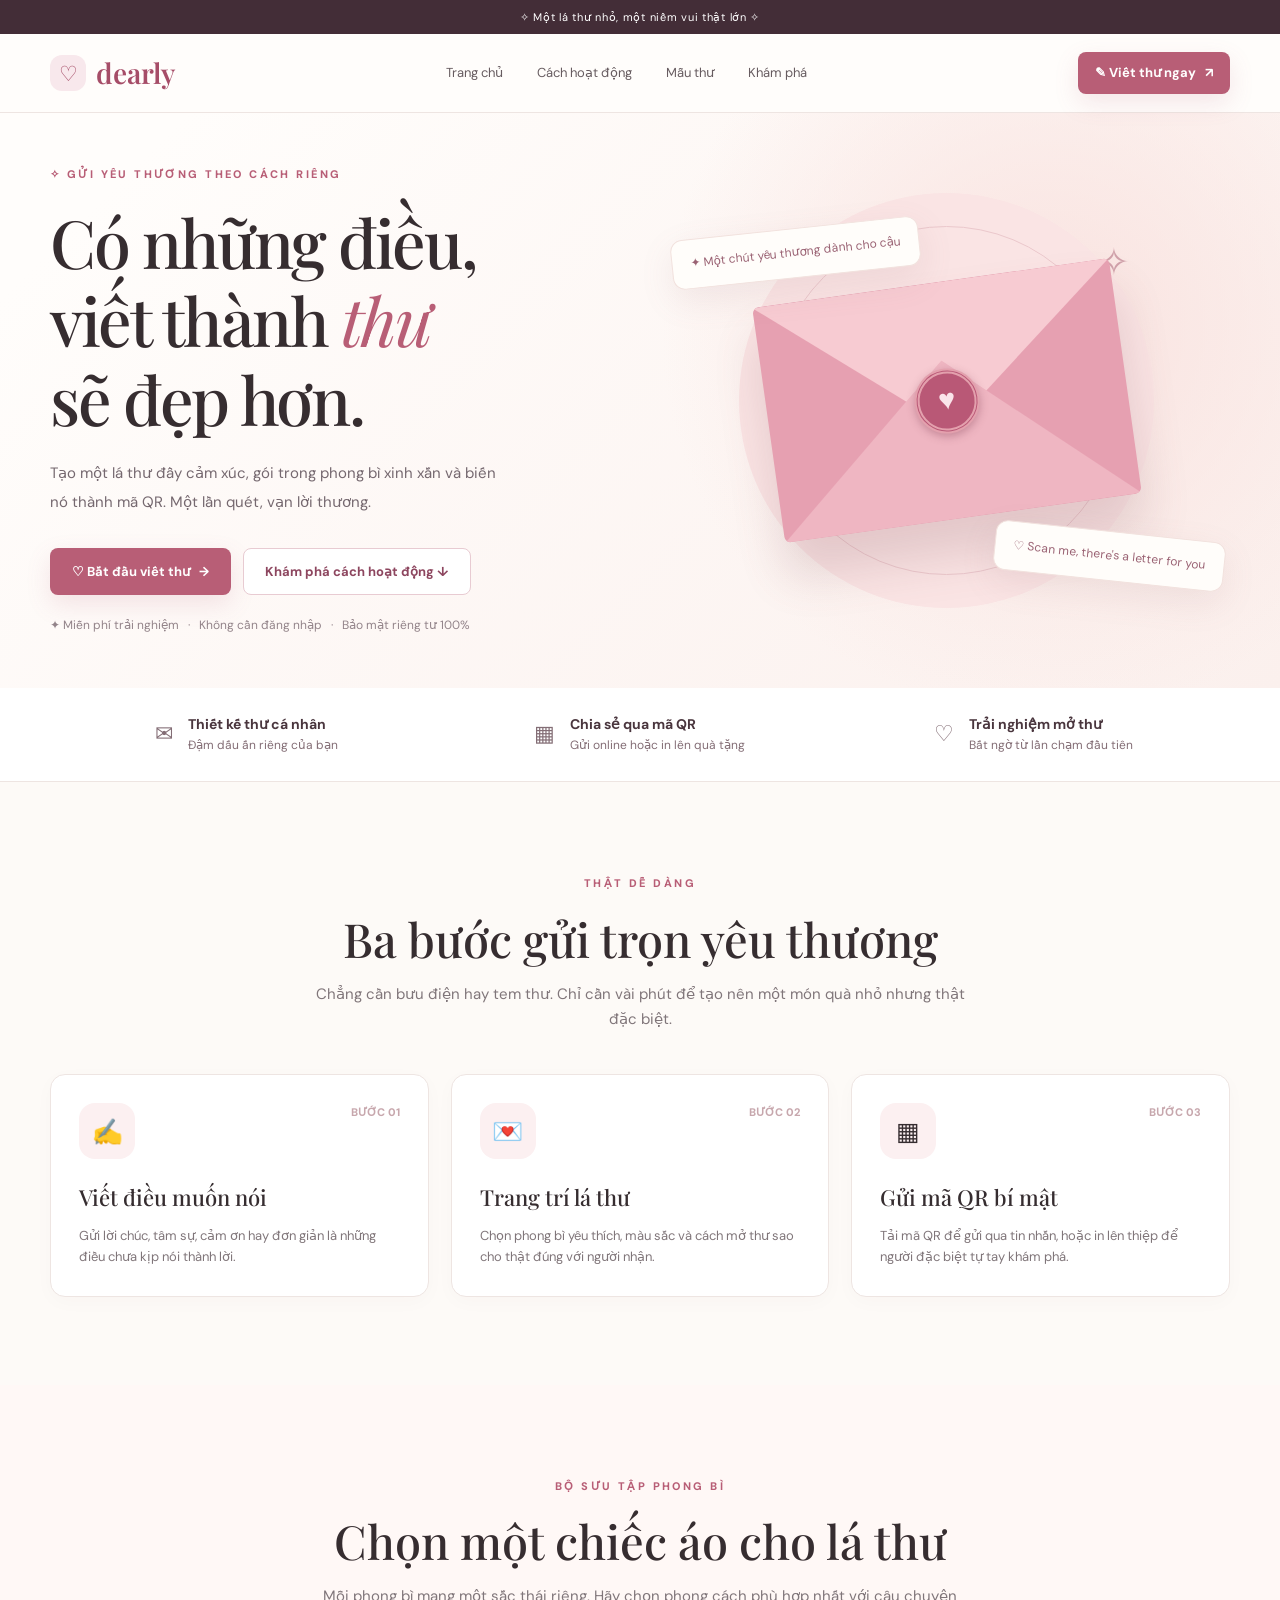
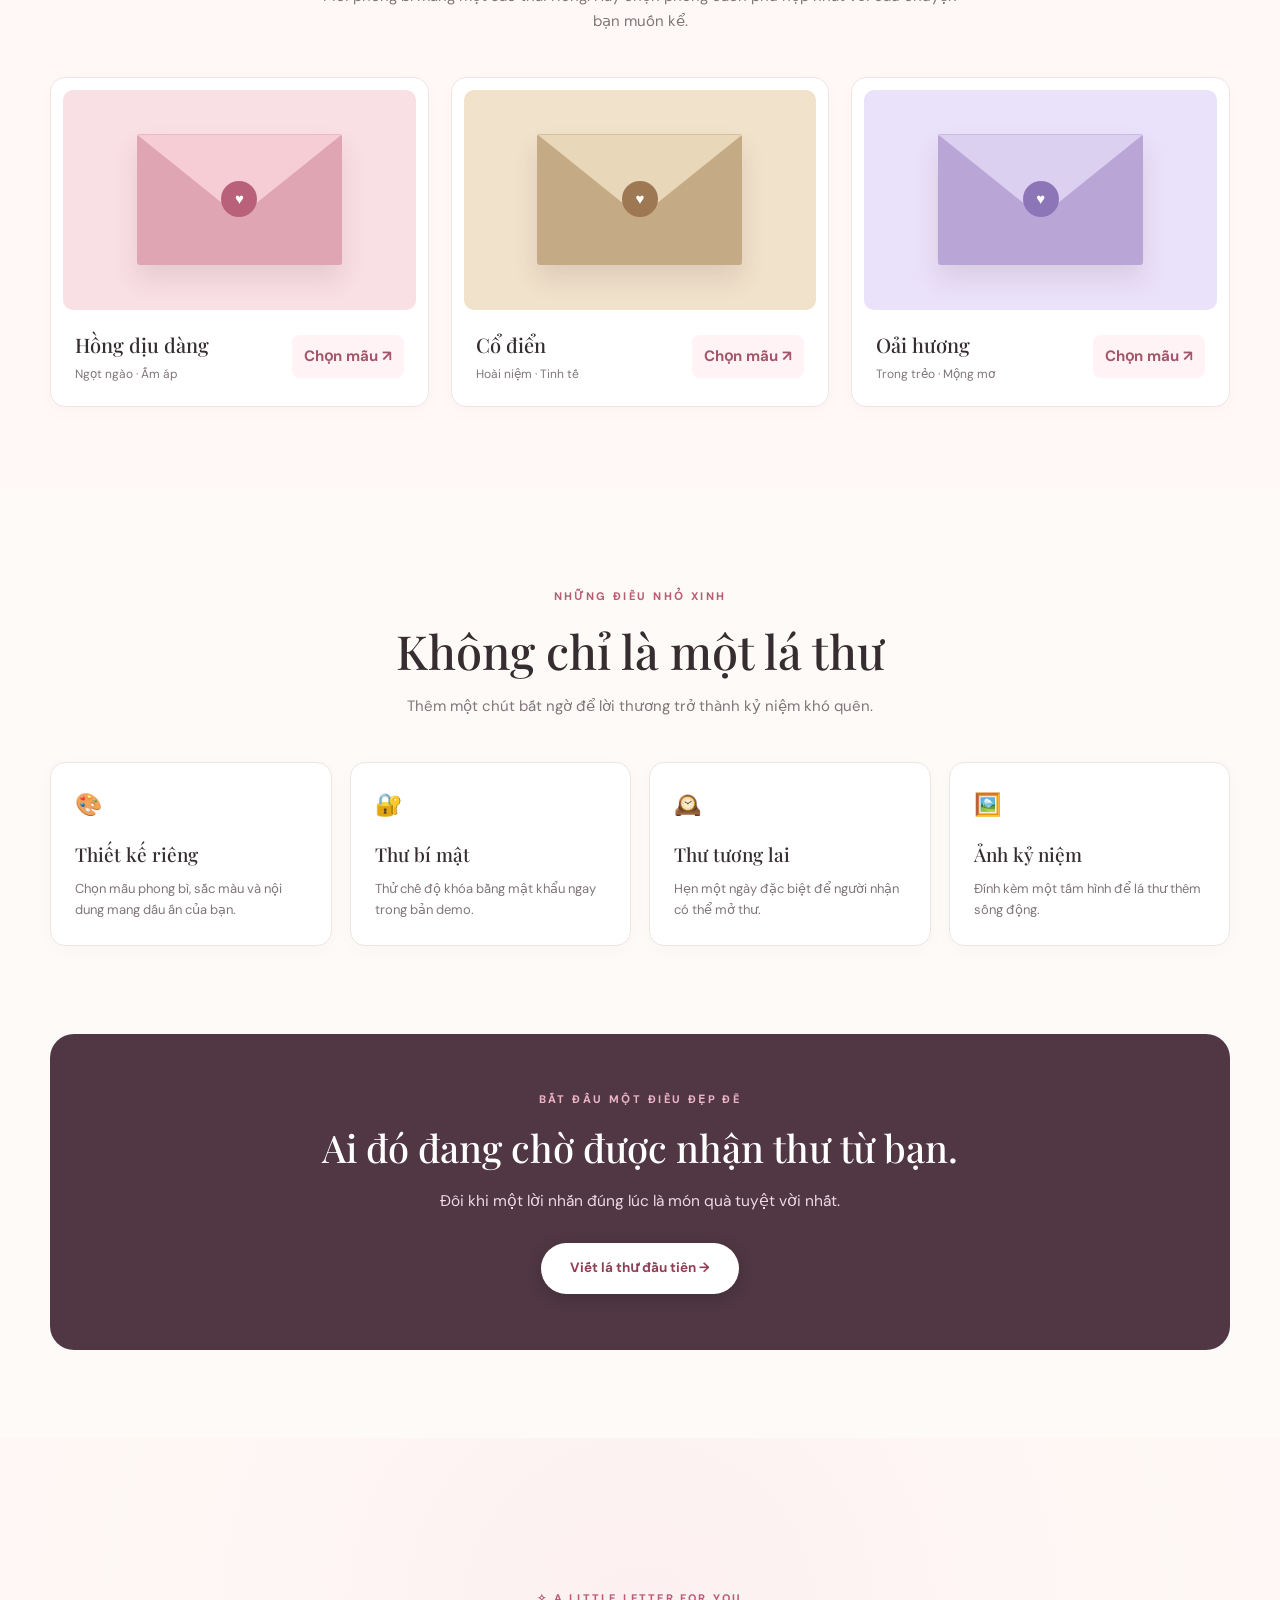
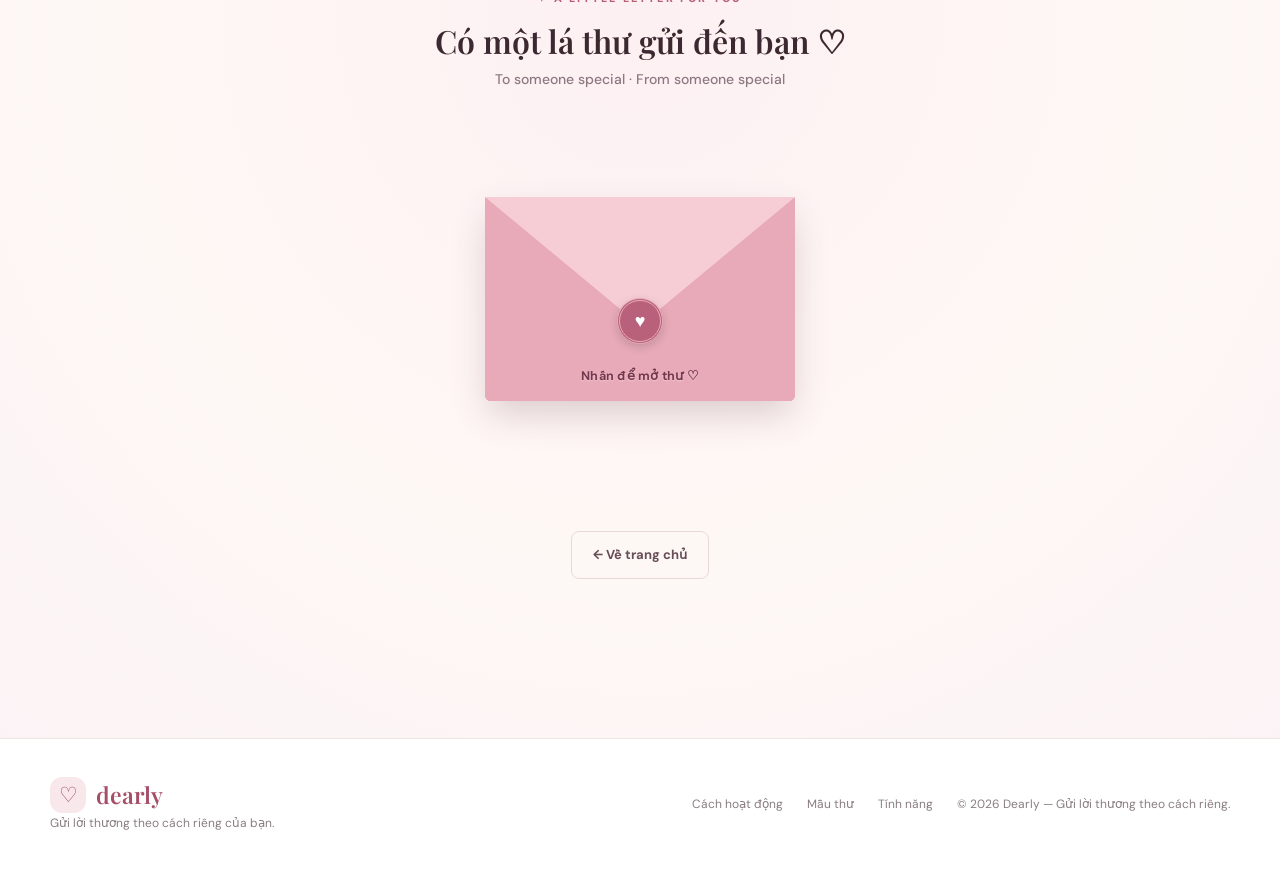
==== dearly-website-redesign.html @ 53388ae7 "Add website redesign" ====
<!doctype html>
<html lang="vi">

<head>
	<meta charset="UTF-8">
	<meta name="viewport" content="width=device-width, initial-scale=1">
	<title>Dearly — Gửi lời thương theo cách riêng</title>
	<meta name="description"
		content="Tạo lá thư kỹ thuật số lãng mạn, gói trong phong bì xinh xắn và biến nó thành mã QR bất ngờ dành cho người bạn thương.">
	<link rel="icon" href="data:image/svg+xml,<svg xmlns=%22http://www.w3.org/2000/svg%22 viewBox=%220 0 100 100%22><text y=%22.9em%22 font-size=%2290%22>💌</text></svg>">
	<meta name="theme-color" content="#fbf3ef">
	<meta property="og:type" content="website">
	<meta property="og:title" content="Dearly — Gửi lời thương theo cách riêng">
	<meta property="og:description" content="Có những điều, viết thành thư sẽ đẹp hơn. Tạo và nhận lá thư bất ngờ qua mã QR riêng tư.">
	<meta property="og:site_name" content="Dearly">
	<meta name="twitter:card" content="summary">
	<meta name="twitter:title" content="Dearly — Gửi lời thương theo cách riêng">
	<meta name="twitter:description" content="Tạo lá thư số lãng mạn, gói trong phong bì xinh xắn và trao gửi yêu thương.">
	<link rel="preconnect" href="https://fonts.googleapis.com">
	<link rel="preconnect" href="https://fonts.gstatic.com" crossorigin>
	<link
		href="https://fonts.googleapis.com/css2?family=DM+Sans:wght@400;500;600;700;800&family=Playfair+Display:ital,wght@0,400;0,500;0,600;0,700;1,400;1,500;1,600;1,700&display=swap"
		rel="stylesheet">
	<link rel="stylesheet" href="style.css?v=prod_launch_1">
<style id="unlockFixStyle">
#unlockArea {
	background: #ffffff !important;
	border: 1px solid #ebdcd5 !important;
	border-radius: 18px !important;
	padding: 26px 24px !important;
	box-shadow: 0 16px 45px -10px rgba(110, 60, 75, 0.14), 0 4px 14px rgba(0, 0, 0, 0.03) !important;
	width: 100% !important;
	max-width: 350px !important;
	margin: 0 auto 24px auto !important;
	box-sizing: border-box !important;
	text-align: center !important;
	display: block !important;
}

#unlockArea.hidden {
	display: none !important;
}

#unlockMessage {
	font-size: 14.5px !important;
	font-weight: 600 !important;
	color: #4a363e !important;
	margin: 0 0 16px 0 !important;
	line-height: 1.5 !important;
	text-align: center !important;
}

#unlockPassword {
	display: block !important;
	width: 100% !important;
	max-width: 100% !important;
	height: 46px !important;
	padding: 0 16px !important;
	border: 1.5px solid #e2cad2 !important;
	border-radius: 12px !important;
	background: #faf8f7 !important;
	font-size: 15.5px !important;
	color: #3b2830 !important;
	outline: none !important;
	box-sizing: border-box !important;
	text-align: center !important;
	letter-spacing: 0.08em !important;
	margin: 0 0 12px 0 !important;
	transition: border-color 0.2s ease, box-shadow 0.2s ease, background 0.2s ease !important;
}

#unlockPassword:focus {
	border-color: #b85e76 !important;
	background: #ffffff !important;
	box-shadow: 0 0 0 3.5px rgba(184, 94, 118, 0.18) !important;
	outline: none !important;
}

#unlockBtn {
	display: flex !important;
	width: 100% !important;
	max-width: 100% !important;
	height: 46px !important;
	padding: 0 20px !important;
	border-radius: 12px !important;
	font-size: 14.5px !important;
	font-weight: 700 !important;
	background: linear-gradient(135deg, #c05472 0%, #a23854 100%) !important;
	color: #ffffff !important;
	border: none !important;
	cursor: pointer !important;
	box-shadow: 0 4px 14px rgba(162, 56, 84, 0.28) !important;
	transition: transform 0.2s ease, box-shadow 0.2s ease, background 0.2s ease !important;
	align-items: center !important;
	justify-content: center !important;
	box-sizing: border-box !important;
	margin: 0 !important;
}

#unlockBtn:hover {
	background: linear-gradient(135deg, #cb5d7b 0%, #ad415d 100%) !important;
	transform: translateY(-2px) !important;
	box-shadow: 0 6px 20px rgba(162, 56, 84, 0.38) !important;
}

#unlockBtn:active {
	transform: translateY(0) !important;
}
</style>
</head>

<body>
	<div class="topbar">✧ Một lá thư nhỏ, một niềm vui thật lớn ✧</div>
	<header class="navbar">
		<div class="container navcontent"><a class="brand" href="#home" onclick="goHome()"><span
					class="brandicon">♡</span> dearly</a>
			<nav class="navlinks"><a href="#home" onclick="goHome()">Trang chủ</a><a href="#how"
					onclick="goHome('how')">Cách hoạt động</a><a href="#templates" onclick="goHome('templates')">Mẫu
					thư</a><a href="#features" onclick="goHome('features')">Khám phá</a></nav><button id="btnCreateNav" class="btn primary small" onclick="startCreate()">✎ Viết thư ngay <span>↗</span></button>
		</div>
	</header>
	<div id="homepage">
		<section class="hero" id="home">
			<div class="container heroInner">
				<div class="heroCopy">
					<div class="eyebrow">✧ GỬI YÊU THƯƠNG THEO CÁCH RIÊNG</div>
					<h1>Có những điều,<br>viết thành <em>thư</em><br>sẽ đẹp hơn.</h1>
					<p>Tạo một lá thư đầy cảm xúc, gói trong phong bì xinh xắn và biến nó thành mã QR. Một lần quét, vạn
						lời thương.</p>
					<div class="heroActions"><button id="btnCreateHero" class="btn primary" onclick="startCreate()">♡ Bắt đầu viết thư <span>→</span></button><a href="#how" class="btn secondary">Khám phá cách hoạt động ↓</a>
					</div>
					<div class="heroHint">✦ Miễn phí trải nghiệm &nbsp; · &nbsp; Không cần đăng nhập &nbsp; · &nbsp; Bảo
						mật riêng tư 100%</div>
				</div>
				<div class="heroArt">
					<div class="orbit"></div>
					<div class="floating float1">✦ Một chút yêu thương dành cho cậu</div>
					<div class="envelopeArt">
						<div class="seal">♥</div>
					</div>
					<div class="floating float2">♡ Scan me, there's a letter for you</div>
				</div>
			</div>
		</section>
		<div class="miniStats">
			<div class="container statInner">
				<div class="stat"><i>✉</i>
					<div><strong>Thiết kế thư cá nhân</strong><span>Đậm dấu ấn riêng của bạn</span></div>
				</div>
				<div class="stat"><i>▦</i>
					<div><strong>Chia sẻ qua mã QR</strong><span>Gửi online hoặc in lên quà tặng</span></div>
				</div>
				<div class="stat"><i>♡</i>
					<div><strong>Trải nghiệm mở thư</strong><span>Bất ngờ từ lần chạm đầu tiên</span></div>
				</div>
			</div>
		</div>
		<section class="section" id="how">
			<div class="container">
				<div class="sectionTitle"><span class="eyebrow">THẬT DỄ DÀNG</span>
					<h2>Ba bước gửi trọn yêu thương</h2>
					<p>Chẳng cần bưu điện hay tem thư. Chỉ cần vài phút để tạo nên một món quà nhỏ nhưng thật đặc biệt.
					</p>
				</div>
				<div class="steps">
					<div class="stepCard"><span class="stepNum">BƯỚC 01</span>
						<div class="stepIcon">✍️</div>
						<h3>Viết điều muốn nói</h3>
						<p>Gửi lời chúc, tâm sự, cảm ơn hay đơn giản là những điều chưa kịp nói thành lời.</p>
					</div>
					<div class="stepCard"><span class="stepNum">BƯỚC 02</span>
						<div class="stepIcon">💌</div>
						<h3>Trang trí lá thư</h3>
						<p>Chọn phong bì yêu thích, màu sắc và cách mở thư sao cho thật đúng với người nhận.</p>
					</div>
					<div class="stepCard"><span class="stepNum">BƯỚC 03</span>
						<div class="stepIcon">▦</div>
						<h3>Gửi mã QR bí mật</h3>
						<p>Tải mã QR để gửi qua tin nhắn, hoặc in lên thiệp để người đặc biệt tự tay khám phá.</p>
					</div>
				</div>
			</div>
		</section>
		<section class="section templatesSection" id="templates">
			<div class="container">
				<div class="sectionTitle"><span class="eyebrow">BỘ SƯU TẬP PHONG BÌ</span>
					<h2>Chọn một chiếc áo cho lá thư</h2>
					<p>Mỗi phong bì mang một sắc thái riêng. Hãy chọn phong cách phù hợp nhất với câu chuyện bạn muốn
						kể.</p>
				</div>
				<div class="templateGrid">
					<div class="templateCard">
						<div class="templateVisual pink">
							<div class="miniEnv"></div>
						</div>
						<div class="templateMeta">
							<div>
								<h3>Hồng dịu dàng</h3><span>Ngọt ngào · Ấm áp</span>
							</div><button onclick="startCreate('rose')">Chọn mẫu ↗</button>
						</div>
					</div>
					<div class="templateCard">
						<div class="templateVisual cream">
							<div class="miniEnv"></div>
						</div>
						<div class="templateMeta">
							<div>
								<h3>Cổ điển</h3><span>Hoài niệm · Tinh tế</span>
							</div><button onclick="startCreate('cream')">Chọn mẫu ↗</button>
						</div>
					</div>
					<div class="templateCard">
						<div class="templateVisual lavender">
							<div class="miniEnv"></div>
						</div>
						<div class="templateMeta">
							<div>
								<h3>Oải hương</h3><span>Trong trẻo · Mộng mơ</span>
							</div><button onclick="startCreate('lavender')">Chọn mẫu ↗</button>
						</div>
					</div>
				</div>
			</div>
		</section>
		<section class="section" id="features">
			<div class="container">
				<div class="sectionTitle"><span class="eyebrow">NHỮNG ĐIỀU NHỎ XINH</span>
					<h2>Không chỉ là một lá thư</h2>
					<p>Thêm một chút bất ngờ để lời thương trở thành kỷ niệm khó quên.</p>
				</div>
				<div class="featureGrid">
					<div class="featureCard"><b>🎨</b>
						<h3>Thiết kế riêng</h3>
						<p>Chọn mẫu phong bì, sắc màu và nội dung mang dấu ấn của bạn.</p>
					</div>
					<div class="featureCard"><b>🔐</b>
						<h3>Thư bí mật</h3>
						<p>Thử chế độ khóa bằng mật khẩu ngay trong bản demo.</p>
					</div>
					<div class="featureCard"><b>🕰️</b>
						<h3>Thư tương lai</h3>
						<p>Hẹn một ngày đặc biệt để người nhận có thể mở thư.</p>
					</div>
					<div class="featureCard"><b>🖼️</b>
						<h3>Ảnh kỷ niệm</h3>
						<p>Đính kèm một tấm hình để lá thư thêm sống động.</p>
					</div>
				</div>
			</div>
		</section>
		<div class="container">
			<div class="ctaBand"><span class="eyebrow" style="color:#eab4c5">BẮT ĐẦU MỘT ĐIỀU ĐẸP ĐẼ</span>
				<h2>Ai đó đang chờ được nhận thư từ bạn.</h2>
				<p>Đôi khi một lời nhắn đúng lúc là món quà tuyệt vời nhất.</p><button id="btnCreateCta" class="btn" onclick="startCreate()">Viết lá thư đầu tiên →</button>
			</div>
		</div>
	</div>
	<div class="workspace hidden" id="workspace">
		<div class="container">
			<div class="breadcrumbs"><a href="#home" onclick="goHome()">Trang chủ</a> &nbsp; / &nbsp; Tạo lá thư</div>
			<div class="workspaceHeader">
				<div><span class="eyebrow">DEARLY LETTER STUDIO</span>
					<h1>Viết một lá thư ♡</h1>
					<p>Chỉ cần một chút chân thành, phần còn lại để Dearly lo.</p>
				</div><span class="pill">✧ Đang tạo thư mới</span>
			</div>
			<div class="studio">
				<div class="editor">
					<div class="editorTop"><strong id="stepTitle">01 · Viết nội dung thư</strong>
						<div class="progress"><span class="dot on"></span><span class="dot"></span><span
								class="dot"></span></div>
					</div>
					<div class="editorBody">
						<div id="step1">
							<div class="twoCols">
								<div class="field"><label>Tên bạn (người gửi)</label><input id="sender" maxlength="60"
										placeholder="Ví dụ: Linh"></div>
								<div class="field"><label>Tên người nhận</label><input id="receiver" maxlength="60"
										placeholder="Ví dụ: Minh"></div>
							</div>
							<div class="field"><label>Tiêu đề lá thư</label><input id="subject" maxlength="100"
									placeholder="Một điều nhỏ muốn gửi đến cậu..."></div>
							<div class="field"><label>Nội dung lá thư <span
										style="color:var(--rose)">*</span></label><textarea id="message"
									maxlength="1400"
									placeholder="Cậu biết không, có những điều mình đã muốn nói từ rất lâu..."></textarea>
								<div class="inlineRow"><span class="muted">Viết từ trái tim, không cần hoàn
										hảo.</span><span class="muted" id="charCount">0/1400</span></div>
							</div>
							<div class="field"><label>Lời kết / Chữ ký cuối thư</label><input id="closing" maxlength="80"
									placeholder="Ví dụ: Thương mến, [Tên bạn] ♡"><span class="muted" style="font-size:12px;margin-top:4px;display:block">Tùy chỉnh lời kết hoặc chữ ký theo ý bạn (mặc định: Thương mến, [Tên bạn] ♡)</span></div>
						</div>
						<div id="step2" class="hidden">
							<p class="muted" style="margin-bottom:18px">Chọn một phong bì phù hợp với cảm xúc của lá
								thư.</p>
							<div class="themeSelector"><button class="themeChoice active" data-theme="rose">
									<div class="themeThumb templateVisual pink">
										<div class="miniEnv"></div>
									</div><span>Hồng dịu dàng</span>
								</button><button class="themeChoice" data-theme="cream">
									<div class="themeThumb templateVisual cream">
										<div class="miniEnv"></div>
									</div><span>Cổ điển</span>
								</button><button class="themeChoice" data-theme="lavender">
									<div class="themeThumb templateVisual lavender">
										<div class="miniEnv"></div>
									</div><span>Oải hương</span>
								</button></div>
							<div class="field" style="margin-top:23px"><label>Thêm một ảnh kỷ niệm (xem trước trên thiết
									bị)</label><input type="file" id="photo" accept="image/*"><span class="muted">Ảnh
									đính kèm chỉ hiển thị trong bản xem trước, không được nhúng vào QR.</span></div>
							<div class="field"><label>Nhạc nền khi mở thư</label><select id="music">
									<option value="chime" selected>Giai điệu chuông gió lãng mạn</option>
									<option value="none">Không phát nhạc</option>
								</select></div>
						</div>
						<div id="step3" class="hidden">
							<p class="muted">Lựa chọn cách người nhận mở lá thư — an toàn, riêng tư và đầy cảm xúc.</p>
							<div class="field"><label>Chế độ mở thư</label>
								<div class="choiceList"><label class="choice"><input type="radio" name="access"
											value="any" checked> ♡ Quét QR và mở thư ngay (Mở ngay khi nhận)</label><label
										class="choice"><input type="radio" name="access" value="password"> 🔐 Khóa bằng
										mật khẩu bí mật (Chỉ người có mật mã mới đọc được)</label><label class="choice"><input type="radio"
											name="access" value="date"> ⏳ Hẹn giờ mở thư tương lai (Mở đúng ngày bạn chọn)</label>
								</div>
							</div>
							<div id="passwordField" class="field hidden"><label>Mật khẩu mở thư</label><input
									id="password" type="text" placeholder="Nhập mật khẩu bí mật của hai bạn"></div>
							<div id="dateField" class="field hidden"><label>Thời điểm được phép mở thư</label><input
									id="openAt" type="datetime-local"></div>
							<div class="notice">🛡️ Cam kết riêng tư tuyệt đối: Toàn bộ nội dung thư được mã hóa trực tiếp trong liên kết. Dearly không lưu giữ thư trên máy chủ, đảm bảo lời thương là bí mật riêng giữa hai bạn.</div>
						</div>
					</div>
					<div class="editorFooter"><button class="btn ghost" id="backBtn" onclick="prevStep()">← Quay
							lại</button><button class="btn primary" id="nextBtn" onclick="nextStep()">Tiếp tục
							→</button></div>
				</div>
				<div class="previewPanel">
					<div class="previewHeader"><span>✧ Xem trước lá thư</span><span class="liveBadge">LIVE
							PREVIEW</span></div>
					<div class="previewStage">
						<div id="previewEnv" class="previewEnv" onclick="togglePreview()">
							<div class="envBack"></div>
							<div class="envLetterSlip">
								<div class="slipLine"></div>
								<div class="slipLine short"></div>
								<div class="slipLine"></div>
							</div>
							<div class="envPocket"></div>
							<div class="envFlapTop"></div>
							<div class="seal">♥</div>
							<div class="envLabel" id="envLabel">Dành cho một người đặc biệt</div>
						</div>
						<div class="letterPaper hidden" id="previewPaper" title="Nhấn để gấp thư lại">
							<div class="paperPostmark">
								<div class="postmarkCircle">
									<span>DEARLY</span>
									<span class="pmHeart">♥</span>
									<span>AIRMAIL</span>
								</div>
								<div class="postmarkWaves"><span></span><span></span><span></span></div>
							</div>
							<div class="paperHeader">
								<h3 id="previewTitle" class="paperTitle">Một lời nhắn cho cậu</h3>
							</div>
							<div class="paperBodyWrapper">
								<div class="bodyText" id="previewMessage">Những lời yêu thương của bạn sẽ hiện lên ở đây...</div>
								<img id="previewPhoto"
									style="display:none;width:100%;border-radius:8px;margin-top:14px;max-height:160px;object-fit:cover;box-shadow:0 4px 12px rgba(0,0,0,0.08);"
									alt="Ảnh đính kèm">
							</div>
							<div class="paperFooter">
								<div class="paperWaxStamp">♥</div>
								<p class="sign" id="previewSign">Thương mến, một người đặc biệt ♡</p>
							</div>
						</div>
					</div>
					<div class="previewBottom" id="previewHint">✉ Nhấn vào phong bì để mở xem trước</div>
				</div>
			</div>
		</div>
	</div>
	<div class="workspace hidden" id="resultPage">
		<div class="container success">
			<div class="breadcrumbs" style="text-align:left"><a href="#home" onclick="goHome()">Trang chủ</a> &nbsp; /
				&nbsp; Mã QR của bạn</div>
			<div class="successIcon">✓</div><span class="eyebrow">LÁ THƯ ĐÃ SẴN SÀNG</span>
			<h1>Một món quà nhỏ đã hoàn thành!</h1>
			<p style="color:var(--muted)">Tải mã QR và gửi đến người bạn thương. Một điều bất ngờ đang chờ họ khám phá.
			</p>
			<div class="resultCard">
				<div class="qrFrame"><canvas id="qrCanvas" width="600" height="600"></canvas></div>
				<div><span class="eyebrow">MÃ THƯ RIÊNG CỦA BẠN</span>
					<h3 id="resultTitle">Lá thư bí mật</h3>
					<p class="muted" id="resultTo">Dành cho một người đặc biệt</p>
					<div class="resultActions"><button class="btn primary" onclick="downloadQR()">↓ Tải ảnh
							thiệp QR</button><button class="btn secondary" onclick="copyLink()">⧉ Sao chép liên kết</button><button class="btn ghost" onclick="shareNative()">📤 Chia sẻ ngay</button></div>
					<div class="urlBox" id="resultUrl"></div><button class="btn ghost small" style="margin-top:14px"
						onclick="previewReceived()">↗ Thử mở thư như người nhận</button>
				</div>
			</div>
			<div class="notice">💡 Gợi ý gửi thư: Bạn có thể in mã QR dán lên thiệp quà, hoa tươi, hoặc gửi ảnh QR / liên kết trực tiếp qua Zalo, Messenger, iMessage, Instagram.</div>
			<div style="margin-top:26px"><button class="btn secondary" onclick="startCreate()">＋ Tạo một lá thư
					khác</button></div>
		</div>
	</div>
	<div id="receivePage" class="receiverFull hidden">
		<div class="receiverCard"><span class="eyebrow">✧ A LITTLE LETTER FOR YOU</span>
			<h1>Có một lá thư gửi đến bạn&nbsp;♡</h1>
			<p id="receiveInfo">To someone special · From someone special</p>
			<div class="receiverStage">
				<div class="previewEnv" id="receiveEnv" onclick="openReceived()">
					<div class="envBack"></div>
					<div class="envLetterSlip">
						<div class="slipLine"></div>
						<div class="slipLine short"></div>
						<div class="slipLine"></div>
					</div>
					<div class="envPocket"></div>
					<div class="envFlapTop"></div>
					<div class="seal">♥</div>
					<div class="envLabel">Nhấn để mở thư ♡</div>
				</div>
				<div class="receivePaper hidden" id="receivePaper">
					<button class="paperCloseBtn" onclick="closeReceived()" title="Gấp thư lại" aria-label="Gấp thư lại">✕</button>
					<div class="paperPostmark">
						<div class="postmarkCircle">
							<span>DEARLY</span>
							<span class="pmHeart">♥</span>
							<span>AIRMAIL</span>
						</div>
						<div class="postmarkWaves"><span></span><span></span><span></span></div>
					</div>
					<div class="paperHeader">
						<h2 id="receiveTitle"></h2>
					</div>
					<div class="paperBodyWrapper">
						<div class="bodyText" id="receiveText"></div>
					</div>
					<div class="paperFooter">
						<div class="paperWaxStamp">♥</div>
						<p class="sign" id="receiveSign"></p>
					</div>
				</div>
			</div>
			<div id="unlockArea" class="hidden" style="background:#ffffff;border:1px solid #ebdcd5;border-radius:18px;padding:26px 24px;box-shadow:0 16px 45px -10px rgba(110,60,75,0.14);width:100%;max-width:350px;margin:0 auto 24px auto;box-sizing:border-box;text-align:center;">
				<p id="unlockMessage" style="font-size:14.5px;font-weight:600;color:#4a363e;margin:0 0 16px 0;line-height:1.5;text-align:center;"></p>
				<input id="unlockPassword" type="password" placeholder="Mật khẩu mở thư" autocomplete="off" style="display:block;width:100%;height:46px;padding:0 16px;border:1.5px solid #e2cad2;border-radius:12px;background:#faf8f7;font-size:15.5px;color:#3b2830;outline:none;box-sizing:border-box;text-align:center;letter-spacing:0.08em;margin:0 0 12px 0;">
				<button class="btn primary" id="unlockBtn" onclick="unlockReceived()" style="display:flex;width:100%;height:46px;padding:0 20px;border-radius:12px;font-size:14.5px;font-weight:700;background:linear-gradient(135deg,#c05472 0%,#a23854 100%);color:#ffffff;border:none;cursor:pointer;box-shadow:0 4px 14px rgba(162,56,84,0.28);align-items:center;justify-content:center;box-sizing:border-box;margin:0;">Mở khóa</button>
			</div>
			<div class="receiverActions" id="receiveActions">
				<button class="btn primary hidden" id="replyLetterBtn" onclick="replyReceived()">💌 Viết thư hồi đáp →</button>
				<button class="btn secondary hidden" id="closeLetterBtn" onclick="closeReceived()">✉ Gấp thư lại</button>
				<button class="btn ghost" onclick="goHome()">← Về trang chủ</button>
			</div>
		</div>
	</div>
	<footer class="footer" id="footer">
		<div class="container footerInner">
			<div>
				<div class="brand"><span class="brandicon">♡</span> dearly</div>
				<div>Gửi lời thương theo cách riêng của bạn.</div>
			</div>
			<div class="footerLinks"><a href="#how" onclick="goHome('how')">Cách hoạt động</a><a href="#templates"
					onclick="goHome('templates')">Mẫu thư</a><a href="#features" onclick="goHome('features')">Tính
					năng</a><span>© 2026 Dearly — Gửi lời thương theo cách riêng.</span></div>
		</div>
	</footer>
	<div id="toast" class="toast hidden"></div>
	<script>(function () {
			const modules = {}; const cache = {}; function require(k) { if (cache[k]) return cache[k].exports; const m = { exports: {} }; cache[k] = m; modules[k](m, m.exports, require); return m.exports; }
			modules['QR8bitByte'] = function (module, exports, require) {
				var QRMode = require("QRMode");

				function QR8bitByte(data) {
					this.mode = QRMode.MODE_8BIT_BYTE;
					this.data = data;
				}

				QR8bitByte.prototype = {

					getLength: function () {
						return this.data.length;
					},

					write: function (buffer) {
						for (var i = 0; i < this.data.length; i++) {
							// not JIS ...
							buffer.put(this.data.charCodeAt(i), 8);
						}
					}
				};

				module.exports = QR8bitByte;

			};
			modules['QRBitBuffer'] = function (module, exports, require) {
				function QRBitBuffer() {
					this.buffer = [];
					this.length = 0;
				}

				QRBitBuffer.prototype = {

					get: function (index) {
						var bufIndex = Math.floor(index / 8);
						return ((this.buffer[bufIndex] >>> (7 - index % 8)) & 1) == 1;
					},

					put: function (num, length) {
						for (var i = 0; i < length; i++) {
							this.putBit(((num >>> (length - i - 1)) & 1) == 1);
						}
					},

					getLengthInBits: function () {
						return this.length;
					},

					putBit: function (bit) {

						var bufIndex = Math.floor(this.length / 8);
						if (this.buffer.length <= bufIndex) {
							this.buffer.push(0);
						}

						if (bit) {
							this.buffer[bufIndex] |= (0x80 >>> (this.length % 8));
						}

						this.length++;
					}
				};

				module.exports = QRBitBuffer;

			};
			modules['QRErrorCorrectLevel'] = function (module, exports, require) {
				module.exports = {
					L: 1,
					M: 0,
					Q: 3,
					H: 2
				};


			};
			modules['QRMaskPattern'] = function (module, exports, require) {
				module.exports = {
					PATTERN000: 0,
					PATTERN001: 1,
					PATTERN010: 2,
					PATTERN011: 3,
					PATTERN100: 4,
					PATTERN101: 5,
					PATTERN110: 6,
					PATTERN111: 7
				};

			};
			modules['QRMath'] = function (module, exports, require) {
				var QRMath = {

					glog: function (n) {

						if (n < 1) {
							throw new Error("glog(" + n + ")");
						}

						return QRMath.LOG_TABLE[n];
					},

					gexp: function (n) {

						while (n < 0) {
							n += 255;
						}

						while (n >= 256) {
							n -= 255;
						}

						return QRMath.EXP_TABLE[n];
					},

					EXP_TABLE: new Array(256),

					LOG_TABLE: new Array(256)

				};

				for (var i = 0; i < 8; i++) {
					QRMath.EXP_TABLE[i] = 1 << i;
				}
				for (var i = 8; i < 256; i++) {
					QRMath.EXP_TABLE[i] = QRMath.EXP_TABLE[i - 4]
						^ QRMath.EXP_TABLE[i - 5]
						^ QRMath.EXP_TABLE[i - 6]
						^ QRMath.EXP_TABLE[i - 8];
				}
				for (var i = 0; i < 255; i++) {
					QRMath.LOG_TABLE[QRMath.EXP_TABLE[i]] = i;
				}

				module.exports = QRMath;

			};
			modules['QRMode'] = function (module, exports, require) {
				module.exports = {
					MODE_NUMBER: 1 << 0,
					MODE_ALPHA_NUM: 1 << 1,
					MODE_8BIT_BYTE: 1 << 2,
					MODE_KANJI: 1 << 3
				};

			};
			modules['QRPolynomial'] = function (module, exports, require) {
				var QRMath = require("QRMath");

				function QRPolynomial(num, shift) {
					if (num.length === undefined) {
						throw new Error(num.length + "/" + shift);
					}

					var offset = 0;

					while (offset < num.length && num[offset] === 0) {
						offset++;
					}

					this.num = new Array(num.length - offset + shift);
					for (var i = 0; i < num.length - offset; i++) {
						this.num[i] = num[i + offset];
					}
				}

				QRPolynomial.prototype = {

					get: function (index) {
						return this.num[index];
					},

					getLength: function () {
						return this.num.length;
					},

					multiply: function (e) {

						var num = new Array(this.getLength() + e.getLength() - 1);

						for (var i = 0; i < this.getLength(); i++) {
							for (var j = 0; j < e.getLength(); j++) {
								num[i + j] ^= QRMath.gexp(QRMath.glog(this.get(i)) + QRMath.glog(e.get(j)));
							}
						}

						return new QRPolynomial(num, 0);
					},

					mod: function (e) {

						if (this.getLength() - e.getLength() < 0) {
							return this;
						}

						var ratio = QRMath.glog(this.get(0)) - QRMath.glog(e.get(0));

						var num = new Array(this.getLength());

						for (var i = 0; i < this.getLength(); i++) {
							num[i] = this.get(i);
						}

						for (var x = 0; x < e.getLength(); x++) {
							num[x] ^= QRMath.gexp(QRMath.glog(e.get(x)) + ratio);
						}

						// recursive call
						return new QRPolynomial(num, 0).mod(e);
					}
				};

				module.exports = QRPolynomial;

			};
			modules['QRRSBlock'] = function (module, exports, require) {
				var QRErrorCorrectLevel = require("QRErrorCorrectLevel");

				function QRRSBlock(totalCount, dataCount) {
					this.totalCount = totalCount;
					this.dataCount = dataCount;
				}

				QRRSBlock.RS_BLOCK_TABLE = [

					// L
					// M
					// Q
					// H

					// 1
					[1, 26, 19],
					[1, 26, 16],
					[1, 26, 13],
					[1, 26, 9],

					// 2
					[1, 44, 34],
					[1, 44, 28],
					[1, 44, 22],
					[1, 44, 16],

					// 3
					[1, 70, 55],
					[1, 70, 44],
					[2, 35, 17],
					[2, 35, 13],

					// 4		
					[1, 100, 80],
					[2, 50, 32],
					[2, 50, 24],
					[4, 25, 9],

					// 5
					[1, 134, 108],
					[2, 67, 43],
					[2, 33, 15, 2, 34, 16],
					[2, 33, 11, 2, 34, 12],

					// 6
					[2, 86, 68],
					[4, 43, 27],
					[4, 43, 19],
					[4, 43, 15],

					// 7		
					[2, 98, 78],
					[4, 49, 31],
					[2, 32, 14, 4, 33, 15],
					[4, 39, 13, 1, 40, 14],

					// 8
					[2, 121, 97],
					[2, 60, 38, 2, 61, 39],
					[4, 40, 18, 2, 41, 19],
					[4, 40, 14, 2, 41, 15],

					// 9
					[2, 146, 116],
					[3, 58, 36, 2, 59, 37],
					[4, 36, 16, 4, 37, 17],
					[4, 36, 12, 4, 37, 13],

					// 10		
					[2, 86, 68, 2, 87, 69],
					[4, 69, 43, 1, 70, 44],
					[6, 43, 19, 2, 44, 20],
					[6, 43, 15, 2, 44, 16],

					// 11
					[4, 101, 81],
					[1, 80, 50, 4, 81, 51],
					[4, 50, 22, 4, 51, 23],
					[3, 36, 12, 8, 37, 13],

					// 12
					[2, 116, 92, 2, 117, 93],
					[6, 58, 36, 2, 59, 37],
					[4, 46, 20, 6, 47, 21],
					[7, 42, 14, 4, 43, 15],

					// 13
					[4, 133, 107],
					[8, 59, 37, 1, 60, 38],
					[8, 44, 20, 4, 45, 21],
					[12, 33, 11, 4, 34, 12],

					// 14
					[3, 145, 115, 1, 146, 116],
					[4, 64, 40, 5, 65, 41],
					[11, 36, 16, 5, 37, 17],
					[11, 36, 12, 5, 37, 13],

					// 15
					[5, 109, 87, 1, 110, 88],
					[5, 65, 41, 5, 66, 42],
					[5, 54, 24, 7, 55, 25],
					[11, 36, 12],

					// 16
					[5, 122, 98, 1, 123, 99],
					[7, 73, 45, 3, 74, 46],
					[15, 43, 19, 2, 44, 20],
					[3, 45, 15, 13, 46, 16],

					// 17
					[1, 135, 107, 5, 136, 108],
					[10, 74, 46, 1, 75, 47],
					[1, 50, 22, 15, 51, 23],
					[2, 42, 14, 17, 43, 15],

					// 18
					[5, 150, 120, 1, 151, 121],
					[9, 69, 43, 4, 70, 44],
					[17, 50, 22, 1, 51, 23],
					[2, 42, 14, 19, 43, 15],

					// 19
					[3, 141, 113, 4, 142, 114],
					[3, 70, 44, 11, 71, 45],
					[17, 47, 21, 4, 48, 22],
					[9, 39, 13, 16, 40, 14],

					// 20
					[3, 135, 107, 5, 136, 108],
					[3, 67, 41, 13, 68, 42],
					[15, 54, 24, 5, 55, 25],
					[15, 43, 15, 10, 44, 16],

					// 21
					[4, 144, 116, 4, 145, 117],
					[17, 68, 42],
					[17, 50, 22, 6, 51, 23],
					[19, 46, 16, 6, 47, 17],

					// 22
					[2, 139, 111, 7, 140, 112],
					[17, 74, 46],
					[7, 54, 24, 16, 55, 25],
					[34, 37, 13],

					// 23
					[4, 151, 121, 5, 152, 122],
					[4, 75, 47, 14, 76, 48],
					[11, 54, 24, 14, 55, 25],
					[16, 45, 15, 14, 46, 16],

					// 24
					[6, 147, 117, 4, 148, 118],
					[6, 73, 45, 14, 74, 46],
					[11, 54, 24, 16, 55, 25],
					[30, 46, 16, 2, 47, 17],

					// 25
					[8, 132, 106, 4, 133, 107],
					[8, 75, 47, 13, 76, 48],
					[7, 54, 24, 22, 55, 25],
					[22, 45, 15, 13, 46, 16],

					// 26
					[10, 142, 114, 2, 143, 115],
					[19, 74, 46, 4, 75, 47],
					[28, 50, 22, 6, 51, 23],
					[33, 46, 16, 4, 47, 17],

					// 27
					[8, 152, 122, 4, 153, 123],
					[22, 73, 45, 3, 74, 46],
					[8, 53, 23, 26, 54, 24],
					[12, 45, 15, 28, 46, 16],

					// 28
					[3, 147, 117, 10, 148, 118],
					[3, 73, 45, 23, 74, 46],
					[4, 54, 24, 31, 55, 25],
					[11, 45, 15, 31, 46, 16],

					// 29
					[7, 146, 116, 7, 147, 117],
					[21, 73, 45, 7, 74, 46],
					[1, 53, 23, 37, 54, 24],
					[19, 45, 15, 26, 46, 16],

					// 30
					[5, 145, 115, 10, 146, 116],
					[19, 75, 47, 10, 76, 48],
					[15, 54, 24, 25, 55, 25],
					[23, 45, 15, 25, 46, 16],

					// 31
					[13, 145, 115, 3, 146, 116],
					[2, 74, 46, 29, 75, 47],
					[42, 54, 24, 1, 55, 25],
					[23, 45, 15, 28, 46, 16],

					// 32
					[17, 145, 115],
					[10, 74, 46, 23, 75, 47],
					[10, 54, 24, 35, 55, 25],
					[19, 45, 15, 35, 46, 16],

					// 33
					[17, 145, 115, 1, 146, 116],
					[14, 74, 46, 21, 75, 47],
					[29, 54, 24, 19, 55, 25],
					[11, 45, 15, 46, 46, 16],

					// 34
					[13, 145, 115, 6, 146, 116],
					[14, 74, 46, 23, 75, 47],
					[44, 54, 24, 7, 55, 25],
					[59, 46, 16, 1, 47, 17],

					// 35
					[12, 151, 121, 7, 152, 122],
					[12, 75, 47, 26, 76, 48],
					[39, 54, 24, 14, 55, 25],
					[22, 45, 15, 41, 46, 16],

					// 36
					[6, 151, 121, 14, 152, 122],
					[6, 75, 47, 34, 76, 48],
					[46, 54, 24, 10, 55, 25],
					[2, 45, 15, 64, 46, 16],

					// 37
					[17, 152, 122, 4, 153, 123],
					[29, 74, 46, 14, 75, 47],
					[49, 54, 24, 10, 55, 25],
					[24, 45, 15, 46, 46, 16],

					// 38
					[4, 152, 122, 18, 153, 123],
					[13, 74, 46, 32, 75, 47],
					[48, 54, 24, 14, 55, 25],
					[42, 45, 15, 32, 46, 16],

					// 39
					[20, 147, 117, 4, 148, 118],
					[40, 75, 47, 7, 76, 48],
					[43, 54, 24, 22, 55, 25],
					[10, 45, 15, 67, 46, 16],

					// 40
					[19, 148, 118, 6, 149, 119],
					[18, 75, 47, 31, 76, 48],
					[34, 54, 24, 34, 55, 25],
					[20, 45, 15, 61, 46, 16]
				];

				QRRSBlock.getRSBlocks = function (typeNumber, errorCorrectLevel) {

					var rsBlock = QRRSBlock.getRsBlockTable(typeNumber, errorCorrectLevel);

					if (rsBlock === undefined) {
						throw new Error("bad rs block @ typeNumber:" + typeNumber + "/errorCorrectLevel:" + errorCorrectLevel);
					}

					var length = rsBlock.length / 3;

					var list = [];

					for (var i = 0; i < length; i++) {

						var count = rsBlock[i * 3 + 0];
						var totalCount = rsBlock[i * 3 + 1];
						var dataCount = rsBlock[i * 3 + 2];

						for (var j = 0; j < count; j++) {
							list.push(new QRRSBlock(totalCount, dataCount));
						}
					}

					return list;
				};

				QRRSBlock.getRsBlockTable = function (typeNumber, errorCorrectLevel) {

					switch (errorCorrectLevel) {
						case QRErrorCorrectLevel.L:
							return QRRSBlock.RS_BLOCK_TABLE[(typeNumber - 1) * 4 + 0];
						case QRErrorCorrectLevel.M:
							return QRRSBlock.RS_BLOCK_TABLE[(typeNumber - 1) * 4 + 1];
						case QRErrorCorrectLevel.Q:
							return QRRSBlock.RS_BLOCK_TABLE[(typeNumber - 1) * 4 + 2];
						case QRErrorCorrectLevel.H:
							return QRRSBlock.RS_BLOCK_TABLE[(typeNumber - 1) * 4 + 3];
						default:
							return undefined;
					}
				};

				module.exports = QRRSBlock;

			};
			modules['QRUtil'] = function (module, exports, require) {
				var QRMode = require("QRMode");
				var QRPolynomial = require("QRPolynomial");
				var QRMath = require("QRMath");
				var QRMaskPattern = require("QRMaskPattern");

				var QRUtil = {

					PATTERN_POSITION_TABLE: [
						[],
						[6, 18],
						[6, 22],
						[6, 26],
						[6, 30],
						[6, 34],
						[6, 22, 38],
						[6, 24, 42],
						[6, 26, 46],
						[6, 28, 50],
						[6, 30, 54],
						[6, 32, 58],
						[6, 34, 62],
						[6, 26, 46, 66],
						[6, 26, 48, 70],
						[6, 26, 50, 74],
						[6, 30, 54, 78],
						[6, 30, 56, 82],
						[6, 30, 58, 86],
						[6, 34, 62, 90],
						[6, 28, 50, 72, 94],
						[6, 26, 50, 74, 98],
						[6, 30, 54, 78, 102],
						[6, 28, 54, 80, 106],
						[6, 32, 58, 84, 110],
						[6, 30, 58, 86, 114],
						[6, 34, 62, 90, 118],
						[6, 26, 50, 74, 98, 122],
						[6, 30, 54, 78, 102, 126],
						[6, 26, 52, 78, 104, 130],
						[6, 30, 56, 82, 108, 134],
						[6, 34, 60, 86, 112, 138],
						[6, 30, 58, 86, 114, 142],
						[6, 34, 62, 90, 118, 146],
						[6, 30, 54, 78, 102, 126, 150],
						[6, 24, 50, 76, 102, 128, 154],
						[6, 28, 54, 80, 106, 132, 158],
						[6, 32, 58, 84, 110, 136, 162],
						[6, 26, 54, 82, 110, 138, 166],
						[6, 30, 58, 86, 114, 142, 170]
					],

					G15: (1 << 10) | (1 << 8) | (1 << 5) | (1 << 4) | (1 << 2) | (1 << 1) | (1 << 0),
					G18: (1 << 12) | (1 << 11) | (1 << 10) | (1 << 9) | (1 << 8) | (1 << 5) | (1 << 2) | (1 << 0),
					G15_MASK: (1 << 14) | (1 << 12) | (1 << 10) | (1 << 4) | (1 << 1),

					getBCHTypeInfo: function (data) {
						var d = data << 10;
						while (QRUtil.getBCHDigit(d) - QRUtil.getBCHDigit(QRUtil.G15) >= 0) {
							d ^= (QRUtil.G15 << (QRUtil.getBCHDigit(d) - QRUtil.getBCHDigit(QRUtil.G15)));
						}
						return ((data << 10) | d) ^ QRUtil.G15_MASK;
					},

					getBCHTypeNumber: function (data) {
						var d = data << 12;
						while (QRUtil.getBCHDigit(d) - QRUtil.getBCHDigit(QRUtil.G18) >= 0) {
							d ^= (QRUtil.G18 << (QRUtil.getBCHDigit(d) - QRUtil.getBCHDigit(QRUtil.G18)));
						}
						return (data << 12) | d;
					},

					getBCHDigit: function (data) {

						var digit = 0;

						while (data !== 0) {
							digit++;
							data >>>= 1;
						}

						return digit;
					},

					getPatternPosition: function (typeNumber) {
						return QRUtil.PATTERN_POSITION_TABLE[typeNumber - 1];
					},

					getMask: function (maskPattern, i, j) {

						switch (maskPattern) {

							case QRMaskPattern.PATTERN000: return (i + j) % 2 === 0;
							case QRMaskPattern.PATTERN001: return i % 2 === 0;
							case QRMaskPattern.PATTERN010: return j % 3 === 0;
							case QRMaskPattern.PATTERN011: return (i + j) % 3 === 0;
							case QRMaskPattern.PATTERN100: return (Math.floor(i / 2) + Math.floor(j / 3)) % 2 === 0;
							case QRMaskPattern.PATTERN101: return (i * j) % 2 + (i * j) % 3 === 0;
							case QRMaskPattern.PATTERN110: return ((i * j) % 2 + (i * j) % 3) % 2 === 0;
							case QRMaskPattern.PATTERN111: return ((i * j) % 3 + (i + j) % 2) % 2 === 0;

							default:
								throw new Error("bad maskPattern:" + maskPattern);
						}
					},

					getErrorCorrectPolynomial: function (errorCorrectLength) {

						var a = new QRPolynomial([1], 0);

						for (var i = 0; i < errorCorrectLength; i++) {
							a = a.multiply(new QRPolynomial([1, QRMath.gexp(i)], 0));
						}

						return a;
					},

					getLengthInBits: function (mode, type) {

						if (1 <= type && type < 10) {

							// 1 - 9

							switch (mode) {
								case QRMode.MODE_NUMBER: return 10;
								case QRMode.MODE_ALPHA_NUM: return 9;
								case QRMode.MODE_8BIT_BYTE: return 8;
								case QRMode.MODE_KANJI: return 8;
								default:
									throw new Error("mode:" + mode);
							}

						} else if (type < 27) {

							// 10 - 26

							switch (mode) {
								case QRMode.MODE_NUMBER: return 12;
								case QRMode.MODE_ALPHA_NUM: return 11;
								case QRMode.MODE_8BIT_BYTE: return 16;
								case QRMode.MODE_KANJI: return 10;
								default:
									throw new Error("mode:" + mode);
							}

						} else if (type < 41) {

							// 27 - 40

							switch (mode) {
								case QRMode.MODE_NUMBER: return 14;
								case QRMode.MODE_ALPHA_NUM: return 13;
								case QRMode.MODE_8BIT_BYTE: return 16;
								case QRMode.MODE_KANJI: return 12;
								default:
									throw new Error("mode:" + mode);
							}

						} else {
							throw new Error("type:" + type);
						}
					},

					getLostPoint: function (qrCode) {

						var moduleCount = qrCode.getModuleCount();
						var lostPoint = 0;
						var row = 0;
						var col = 0;


						// LEVEL1

						for (row = 0; row < moduleCount; row++) {

							for (col = 0; col < moduleCount; col++) {

								var sameCount = 0;
								var dark = qrCode.isDark(row, col);

								for (var r = -1; r <= 1; r++) {

									if (row + r < 0 || moduleCount <= row + r) {
										continue;
									}

									for (var c = -1; c <= 1; c++) {

										if (col + c < 0 || moduleCount <= col + c) {
											continue;
										}

										if (r === 0 && c === 0) {
											continue;
										}

										if (dark === qrCode.isDark(row + r, col + c)) {
											sameCount++;
										}
									}
								}

								if (sameCount > 5) {
									lostPoint += (3 + sameCount - 5);
								}
							}
						}

						// LEVEL2

						for (row = 0; row < moduleCount - 1; row++) {
							for (col = 0; col < moduleCount - 1; col++) {
								var count = 0;
								if (qrCode.isDark(row, col)) count++;
								if (qrCode.isDark(row + 1, col)) count++;
								if (qrCode.isDark(row, col + 1)) count++;
								if (qrCode.isDark(row + 1, col + 1)) count++;
								if (count === 0 || count === 4) {
									lostPoint += 3;
								}
							}
						}

						// LEVEL3

						for (row = 0; row < moduleCount; row++) {
							for (col = 0; col < moduleCount - 6; col++) {
								if (qrCode.isDark(row, col) &&
									!qrCode.isDark(row, col + 1) &&
									qrCode.isDark(row, col + 2) &&
									qrCode.isDark(row, col + 3) &&
									qrCode.isDark(row, col + 4) &&
									!qrCode.isDark(row, col + 5) &&
									qrCode.isDark(row, col + 6)) {
									lostPoint += 40;
								}
							}
						}

						for (col = 0; col < moduleCount; col++) {
							for (row = 0; row < moduleCount - 6; row++) {
								if (qrCode.isDark(row, col) &&
									!qrCode.isDark(row + 1, col) &&
									qrCode.isDark(row + 2, col) &&
									qrCode.isDark(row + 3, col) &&
									qrCode.isDark(row + 4, col) &&
									!qrCode.isDark(row + 5, col) &&
									qrCode.isDark(row + 6, col)) {
									lostPoint += 40;
								}
							}
						}

						// LEVEL4

						var darkCount = 0;

						for (col = 0; col < moduleCount; col++) {
							for (row = 0; row < moduleCount; row++) {
								if (qrCode.isDark(row, col)) {
									darkCount++;
								}
							}
						}

						var ratio = Math.abs(100 * darkCount / moduleCount / moduleCount - 50) / 5;
						lostPoint += ratio * 10;

						return lostPoint;
					}

				};

				module.exports = QRUtil;

			};
			modules['index'] = function (module, exports, require) {
				//---------------------------------------------------------------------
				// QRCode for JavaScript
				//
				// Copyright (c) 2009 Kazuhiko Arase
				//
				// URL: http://www.d-project.com/
				//
				// Licensed under the MIT license:
				//   http://www.opensource.org/licenses/mit-license.php
				//
				// The word "QR Code" is registered trademark of 
				// DENSO WAVE INCORPORATED
				//   http://www.denso-wave.com/qrcode/faqpatent-e.html
				//
				//---------------------------------------------------------------------
				// Modified to work in node for this project (and some refactoring)
				//---------------------------------------------------------------------

				var QR8bitByte = require("QR8bitByte");
				var QRUtil = require("QRUtil");
				var QRPolynomial = require("QRPolynomial");
				var QRRSBlock = require("QRRSBlock");
				var QRBitBuffer = require("QRBitBuffer");

				function QRCode(typeNumber, errorCorrectLevel) {
					this.typeNumber = typeNumber;
					this.errorCorrectLevel = errorCorrectLevel;
					this.modules = null;
					this.moduleCount = 0;
					this.dataCache = null;
					this.dataList = [];
				}

				QRCode.prototype = {

					addData: function (data) {
						var newData = new QR8bitByte(data);
						this.dataList.push(newData);
						this.dataCache = null;
					},

					isDark: function (row, col) {
						if (row < 0 || this.moduleCount <= row || col < 0 || this.moduleCount <= col) {
							throw new Error(row + "," + col);
						}
						return this.modules[row][col];
					},

					getModuleCount: function () {
						return this.moduleCount;
					},

					make: function () {
						// Calculate automatically typeNumber if provided is < 1
						if (this.typeNumber < 1) {
							var typeNumber = 1;
							for (typeNumber = 1; typeNumber < 40; typeNumber++) {
								var rsBlocks = QRRSBlock.getRSBlocks(typeNumber, this.errorCorrectLevel);

								var buffer = new QRBitBuffer();
								var totalDataCount = 0;
								for (var i = 0; i < rsBlocks.length; i++) {
									totalDataCount += rsBlocks[i].dataCount;
								}

								for (var x = 0; x < this.dataList.length; x++) {
									var data = this.dataList[x];
									buffer.put(data.mode, 4);
									buffer.put(data.getLength(), QRUtil.getLengthInBits(data.mode, typeNumber));
									data.write(buffer);
								}
								if (buffer.getLengthInBits() <= totalDataCount * 8)
									break;
							}
							this.typeNumber = typeNumber;
						}
						this.makeImpl(false, this.getBestMaskPattern());
					},

					makeImpl: function (test, maskPattern) {

						this.moduleCount = this.typeNumber * 4 + 17;
						this.modules = new Array(this.moduleCount);

						for (var row = 0; row < this.moduleCount; row++) {

							this.modules[row] = new Array(this.moduleCount);

							for (var col = 0; col < this.moduleCount; col++) {
								this.modules[row][col] = null;//(col + row) % 3;
							}
						}

						this.setupPositionProbePattern(0, 0);
						this.setupPositionProbePattern(this.moduleCount - 7, 0);
						this.setupPositionProbePattern(0, this.moduleCount - 7);
						this.setupPositionAdjustPattern();
						this.setupTimingPattern();
						this.setupTypeInfo(test, maskPattern);

						if (this.typeNumber >= 7) {
							this.setupTypeNumber(test);
						}

						if (this.dataCache === null) {
							this.dataCache = QRCode.createData(this.typeNumber, this.errorCorrectLevel, this.dataList);
						}

						this.mapData(this.dataCache, maskPattern);
					},

					setupPositionProbePattern: function (row, col) {

						for (var r = -1; r <= 7; r++) {

							if (row + r <= -1 || this.moduleCount <= row + r) continue;

							for (var c = -1; c <= 7; c++) {

								if (col + c <= -1 || this.moduleCount <= col + c) continue;

								if ((0 <= r && r <= 6 && (c === 0 || c === 6)) ||
									(0 <= c && c <= 6 && (r === 0 || r === 6)) ||
									(2 <= r && r <= 4 && 2 <= c && c <= 4)) {
									this.modules[row + r][col + c] = true;
								} else {
									this.modules[row + r][col + c] = false;
								}
							}
						}
					},

					getBestMaskPattern: function () {

						var minLostPoint = 0;
						var pattern = 0;

						for (var i = 0; i < 8; i++) {

							this.makeImpl(true, i);

							var lostPoint = QRUtil.getLostPoint(this);

							if (i === 0 || minLostPoint > lostPoint) {
								minLostPoint = lostPoint;
								pattern = i;
							}
						}

						return pattern;
					},

					createMovieClip: function (target_mc, instance_name, depth) {

						var qr_mc = target_mc.createEmptyMovieClip(instance_name, depth);
						var cs = 1;

						this.make();

						for (var row = 0; row < this.modules.length; row++) {

							var y = row * cs;

							for (var col = 0; col < this.modules[row].length; col++) {

								var x = col * cs;
								var dark = this.modules[row][col];

								if (dark) {
									qr_mc.beginFill(0, 100);
									qr_mc.moveTo(x, y);
									qr_mc.lineTo(x + cs, y);
									qr_mc.lineTo(x + cs, y + cs);
									qr_mc.lineTo(x, y + cs);
									qr_mc.endFill();
								}
							}
						}

						return qr_mc;
					},

					setupTimingPattern: function () {

						for (var r = 8; r < this.moduleCount - 8; r++) {
							if (this.modules[r][6] !== null) {
								continue;
							}
							this.modules[r][6] = (r % 2 === 0);
						}

						for (var c = 8; c < this.moduleCount - 8; c++) {
							if (this.modules[6][c] !== null) {
								continue;
							}
							this.modules[6][c] = (c % 2 === 0);
						}
					},

					setupPositionAdjustPattern: function () {

						var pos = QRUtil.getPatternPosition(this.typeNumber);

						for (var i = 0; i < pos.length; i++) {

							for (var j = 0; j < pos.length; j++) {

								var row = pos[i];
								var col = pos[j];

								if (this.modules[row][col] !== null) {
									continue;
								}

								for (var r = -2; r <= 2; r++) {

									for (var c = -2; c <= 2; c++) {

										if (Math.abs(r) === 2 ||
											Math.abs(c) === 2 ||
											(r === 0 && c === 0)) {
											this.modules[row + r][col + c] = true;
										} else {
											this.modules[row + r][col + c] = false;
										}
									}
								}
							}
						}
					},

					setupTypeNumber: function (test) {

						var bits = QRUtil.getBCHTypeNumber(this.typeNumber);
						var mod;

						for (var i = 0; i < 18; i++) {
							mod = (!test && ((bits >> i) & 1) === 1);
							this.modules[Math.floor(i / 3)][i % 3 + this.moduleCount - 8 - 3] = mod;
						}

						for (var x = 0; x < 18; x++) {
							mod = (!test && ((bits >> x) & 1) === 1);
							this.modules[x % 3 + this.moduleCount - 8 - 3][Math.floor(x / 3)] = mod;
						}
					},

					setupTypeInfo: function (test, maskPattern) {

						var data = (this.errorCorrectLevel << 3) | maskPattern;
						var bits = QRUtil.getBCHTypeInfo(data);
						var mod;

						// vertical		
						for (var v = 0; v < 15; v++) {

							mod = (!test && ((bits >> v) & 1) === 1);

							if (v < 6) {
								this.modules[v][8] = mod;
							} else if (v < 8) {
								this.modules[v + 1][8] = mod;
							} else {
								this.modules[this.moduleCount - 15 + v][8] = mod;
							}
						}

						// horizontal
						for (var h = 0; h < 15; h++) {

							mod = (!test && ((bits >> h) & 1) === 1);

							if (h < 8) {
								this.modules[8][this.moduleCount - h - 1] = mod;
							} else if (h < 9) {
								this.modules[8][15 - h - 1 + 1] = mod;
							} else {
								this.modules[8][15 - h - 1] = mod;
							}
						}

						// fixed module
						this.modules[this.moduleCount - 8][8] = (!test);

					},

					mapData: function (data, maskPattern) {

						var inc = -1;
						var row = this.moduleCount - 1;
						var bitIndex = 7;
						var byteIndex = 0;

						for (var col = this.moduleCount - 1; col > 0; col -= 2) {

							if (col === 6) col--;

							while (true) {

								for (var c = 0; c < 2; c++) {

									if (this.modules[row][col - c] === null) {

										var dark = false;

										if (byteIndex < data.length) {
											dark = (((data[byteIndex] >>> bitIndex) & 1) === 1);
										}

										var mask = QRUtil.getMask(maskPattern, row, col - c);

										if (mask) {
											dark = !dark;
										}

										this.modules[row][col - c] = dark;
										bitIndex--;

										if (bitIndex === -1) {
											byteIndex++;
											bitIndex = 7;
										}
									}
								}

								row += inc;

								if (row < 0 || this.moduleCount <= row) {
									row -= inc;
									inc = -inc;
									break;
								}
							}
						}

					}

				};

				QRCode.PAD0 = 0xEC;
				QRCode.PAD1 = 0x11;

				QRCode.createData = function (typeNumber, errorCorrectLevel, dataList) {

					var rsBlocks = QRRSBlock.getRSBlocks(typeNumber, errorCorrectLevel);

					var buffer = new QRBitBuffer();

					for (var i = 0; i < dataList.length; i++) {
						var data = dataList[i];
						buffer.put(data.mode, 4);
						buffer.put(data.getLength(), QRUtil.getLengthInBits(data.mode, typeNumber));
						data.write(buffer);
					}

					// calc num max data.
					var totalDataCount = 0;
					for (var x = 0; x < rsBlocks.length; x++) {
						totalDataCount += rsBlocks[x].dataCount;
					}

					if (buffer.getLengthInBits() > totalDataCount * 8) {
						throw new Error("code length overflow. (" +
							buffer.getLengthInBits() +
							">" +
							totalDataCount * 8 +
							")");
					}

					// end code
					if (buffer.getLengthInBits() + 4 <= totalDataCount * 8) {
						buffer.put(0, 4);
					}

					// padding
					while (buffer.getLengthInBits() % 8 !== 0) {
						buffer.putBit(false);
					}

					// padding
					while (true) {

						if (buffer.getLengthInBits() >= totalDataCount * 8) {
							break;
						}
						buffer.put(QRCode.PAD0, 8);

						if (buffer.getLengthInBits() >= totalDataCount * 8) {
							break;
						}
						buffer.put(QRCode.PAD1, 8);
					}

					return QRCode.createBytes(buffer, rsBlocks);
				};

				QRCode.createBytes = function (buffer, rsBlocks) {

					var offset = 0;

					var maxDcCount = 0;
					var maxEcCount = 0;

					var dcdata = new Array(rsBlocks.length);
					var ecdata = new Array(rsBlocks.length);

					for (var r = 0; r < rsBlocks.length; r++) {

						var dcCount = rsBlocks[r].dataCount;
						var ecCount = rsBlocks[r].totalCount - dcCount;

						maxDcCount = Math.max(maxDcCount, dcCount);
						maxEcCount = Math.max(maxEcCount, ecCount);

						dcdata[r] = new Array(dcCount);

						for (var i = 0; i < dcdata[r].length; i++) {
							dcdata[r][i] = 0xff & buffer.buffer[i + offset];
						}
						offset += dcCount;

						var rsPoly = QRUtil.getErrorCorrectPolynomial(ecCount);
						var rawPoly = new QRPolynomial(dcdata[r], rsPoly.getLength() - 1);

						var modPoly = rawPoly.mod(rsPoly);
						ecdata[r] = new Array(rsPoly.getLength() - 1);
						for (var x = 0; x < ecdata[r].length; x++) {
							var modIndex = x + modPoly.getLength() - ecdata[r].length;
							ecdata[r][x] = (modIndex >= 0) ? modPoly.get(modIndex) : 0;
						}

					}

					var totalCodeCount = 0;
					for (var y = 0; y < rsBlocks.length; y++) {
						totalCodeCount += rsBlocks[y].totalCount;
					}

					var data = new Array(totalCodeCount);
					var index = 0;

					for (var z = 0; z < maxDcCount; z++) {
						for (var s = 0; s < rsBlocks.length; s++) {
							if (z < dcdata[s].length) {
								data[index++] = dcdata[s][z];
							}
						}
					}

					for (var xx = 0; xx < maxEcCount; xx++) {
						for (var t = 0; t < rsBlocks.length; t++) {
							if (xx < ecdata[t].length) {
								data[index++] = ecdata[t][xx];
							}
						}
					}

					return data;

				};

				module.exports = QRCode;

			};
			window.QRCore = { QRCode: require("index"), L: require("QRErrorCorrectLevel").L };
		})();</script>
	<script>
		const $ = id => document.getElementById(id);
		let step = 1, theme = 'rose', previewOpen = false, photoData = '', shareUrl = '', letter = null, received = null, unlocked = false;
		const val = id => $(id) ? $(id).value.trim() : '';

		function toast(t) {
			$('toast').textContent = t;
			$('toast').classList.remove('hidden');
			clearTimeout(window.toastTimer);
			window.toastTimer = setTimeout(() => $('toast').classList.add('hidden'), 3200);
		}

		function show(id) {
			['homepage', 'workspace', 'resultPage', 'receivePage'].forEach(x => {
				if ($(x)) $(x).classList.toggle('hidden', x !== id);
			});
			if ($('footer')) $('footer').classList.toggle('hidden', id === 'receivePage');
			scrollTo({ top: 0, behavior: 'instant' });
		}

		function goHome(section) {
			clearInterval(window.countdownTimer);
			history.replaceState(null, '', location.pathname + location.search);
			show('homepage');
			if (section) setTimeout(() => {
				const el = $(section);
				if (el) el.scrollIntoView({ behavior: 'smooth' });
			}, 70);
		}

		function startCreate(t) {
			clearInterval(window.countdownTimer);
			if (t) setTheme(t);
			step = 1;
			updateStep();
			show('workspace');
		}

		function setTheme(t) {
			theme = t;
			document.querySelectorAll('.themeChoice').forEach(b => b.classList.toggle('active', b.dataset.theme === t));
			if ($('previewEnv')) $('previewEnv').className = 'previewEnv ' + t;
			if ($('receiveEnv')) $('receiveEnv').className = 'previewEnv ' + t;
			const ps = document.querySelector('.previewStage');
			if (ps) {
				ps.classList.remove('rose', 'cream', 'lavender');
				ps.classList.add(t);
			}
		}
		document.querySelectorAll('.themeChoice').forEach(b => b.onclick = () => setTheme(b.dataset.theme));

		function updateStep() {
			for (let i = 1; i <= 3; i++) {
				if ($('step' + i)) $('step' + i).classList.toggle('hidden', i !== step);
			}
			$('stepTitle').textContent = ['01 · Viết nội dung thư', '02 · Trang trí lá thư', '03 · Chọn cách mở thư & Bảo mật'][step - 1];
			document.querySelectorAll('.progress .dot').forEach((e, i) => e.classList.toggle('on', i < step));
			$('backBtn').textContent = step === 1 ? '← Trang chủ' : '← Quay lại';
			$('nextBtn').textContent = step === 3 ? '♡ Tạo mã QR' : 'Tiếp tục →';
		}

		function prevStep() {
			if (step === 1) goHome();
			else { step--; updateStep(); }
		}

		function nextStep() {
			if (step === 1 && !val('message')) {
				toast('Hãy viết nội dung lá thư trước nhé ♡');
				$('message').focus();
				return;
			}
			if (step < 3) {
				step++;
				updateStep();
				return;
			}
			generate();
		}

		function syncPreview() {
			$('charCount').textContent = $('message').value.length + '/1400';
			$('envLabel').textContent = 'Dành cho ' + (val('receiver') || 'một người đặc biệt');
			$('previewTitle').textContent = val('subject') || 'Một lời nhắn cho cậu';
			$('previewMessage').textContent = val('message') || 'Những lời yêu thương của bạn sẽ hiện lên ở đây...';
			const defaultSign = 'Thương mến, ' + (val('sender') || 'một người đặc biệt') + ' ♡';
			$('previewSign').textContent = val('closing') || defaultSign;
			if ($('closing') && !val('closing')) {
				$('closing').placeholder = val('sender') ? ('Thương mến, ' + val('sender') + ' ♡') : 'Ví dụ: Thương mến, [Tên bạn] ♡';
			}
		}
		['sender', 'receiver', 'subject', 'message', 'closing'].forEach(id => $(id) && $(id).addEventListener('input', syncPreview));

		function togglePreview() {
			previewOpen = !previewOpen;
			$('previewEnv').classList.toggle('hidden', previewOpen);
			$('previewPaper').classList.toggle('hidden', !previewOpen);
			$('previewHint').textContent = previewOpen ? '♡ Nhấn vào lá thư để gấp lại phong bì' : '✉ Nhấn vào phong bì để mở xem trước';
		}
		if ($('previewPaper')) $('previewPaper').onclick = togglePreview;

		if ($('photo')) {
			$('photo').onchange = e => {
				const f = e.target.files[0];
				if (!f) return;
				if (f.size > 2e6) { toast('Ảnh xem trước cần nhỏ hơn 2MB'); return; }
				const r = new FileReader();
				r.onload = () => {
					$('previewPhoto').src = r.result;
					$('previewPhoto').style.display = 'block';
					photoData = r.result;
				};
				r.readAsDataURL(f);
			};
		}

		document.querySelectorAll('input[name="access"]').forEach(r => r.onchange = () => {
			const v = document.querySelector('input[name="access"]:checked').value;
			$('passwordField').classList.toggle('hidden', v !== 'password');
			$('dateField').classList.toggle('hidden', v !== 'date');
		});

		function pack(obj) {
			const u = new TextEncoder().encode(JSON.stringify(obj));
			let s = '';
			for (const b of u) s += String.fromCharCode(b);
			return btoa(s).replace(/\+/g, '-').replace(/\//g, '_').replace(/=+$/, '');
		}

		function unpack(s) {
			const a = atob(s.replace(/-/g, '+').replace(/_/g, '/') + '='.repeat((4 - s.length % 4) % 4));
			return JSON.parse(new TextDecoder().decode(Uint8Array.from(a, c => c.charCodeAt(0))));
		}

		function drawQR(str) {
			const qr = new QRCore.QRCode(0, QRCore.L);
			qr.addData(str);
			qr.make();
			const canvas = $('qrCanvas'), ctx = canvas.getContext('2d');
			canvas.width = 600;
			canvas.height = 720;

			// Background - warm cotton ivory
			ctx.fillStyle = '#fffefb';
			ctx.fillRect(0, 0, 600, 720);

			// Inner border frame
			ctx.strokeStyle = '#ebdcd5';
			ctx.lineWidth = 3;
			ctx.strokeRect(20, 20, 560, 680);

			// Decorative inner thin border
			ctx.strokeStyle = 'rgba(215, 175, 187, 0.4)';
			ctx.lineWidth = 1;
			ctx.strokeRect(28, 28, 544, 664);

			// Header branding
			ctx.textAlign = 'center';
			ctx.fillStyle = '#b85e76';
			ctx.font = 'bold 12px "DM Sans", -apple-system, sans-serif';
			ctx.fillText('✧ DEARLY LETTER ✧', 300, 58);

			ctx.fillStyle = '#431f2b';
			ctx.font = 'bold 24px "Playfair Display", Georgia, serif';
			const recipientText = val('receiver') ? ('Dành cho ' + val('receiver')) : 'Lá thư dành riêng cho bạn';
			ctx.fillText(recipientText, 300, 96);

			// White card for QR Code
			const n = qr.getModuleCount();
			const qrBoxSize = 420;
			const startX = (600 - qrBoxSize) / 2;
			const startY = 126;
			const modSize = qrBoxSize / n;

			ctx.fillStyle = '#ffffff';
			ctx.fillRect(startX - 10, startY - 10, qrBoxSize + 20, qrBoxSize + 20);
			ctx.strokeStyle = '#ebd9d2';
			ctx.lineWidth = 1.5;
			ctx.strokeRect(startX - 10, startY - 10, qrBoxSize + 20, qrBoxSize + 20);

			// Draw QR Modules
			ctx.fillStyle = '#402e37';
			for (let y = 0; y < n; y++) {
				for (let x = 0; x < n; x++) {
					if (qr.isDark(y, x)) {
						ctx.fillRect(Math.round(startX + x * modSize), Math.round(startY + y * modSize), Math.ceil(modSize), Math.ceil(modSize));
					}
				}
			}

			// Footer notes
			ctx.fillStyle = '#7a394d';
			ctx.font = 'italic 16px "Playfair Display", Georgia, serif';
			ctx.fillText('Quét mã để mở lá thư bí mật ♡', 300, 608);

			ctx.fillStyle = '#9c858e';
			ctx.font = '12px "DM Sans", -apple-system, sans-serif';
			ctx.fillText('Gửi trọn yêu thương theo cách riêng · dearly.vn', 300, 646);
		}

		function generate() {
			const access = document.querySelector('input[name="access"]:checked').value;
			if (access === 'password' && !val('password')) {
				toast('Hãy nhập mật khẩu để bảo vệ lá thư');
				$('password').focus();
				return;
			}
			if (access === 'date' && !val('openAt')) {
				toast('Hãy chọn thời điểm mở lá thư');
				$('openAt').focus();
				return;
			}
			letter = {
				s: val('sender'),
				r: val('receiver'),
				t: val('subject'),
				m: val('message'),
				sg: val('closing'),
				th: theme,
				mu: $('music') ? $('music').value : 'chime',
				a: access,
				p: access === 'password' ? val('password') : '',
				d: access === 'date' ? val('openAt') : ''
			};
			shareUrl = location.href.split('#')[0] + '#letter=' + pack(letter);
			try {
				drawQR(shareUrl);
			} catch (e) {
				toast('Nội dung quá dài để tạo mã QR, hãy rút ngắn đôi chút nhé.');
				return;
			}
			$('resultTitle').textContent = letter.t || 'Một lá thư dành riêng';
			$('resultTo').textContent = 'Gửi đến ' + (letter.r || 'một người đặc biệt');
			$('resultUrl').textContent = shareUrl;
			show('resultPage');
		}

		function downloadQR() {
			if (!shareUrl) return;
			const a = document.createElement('a');
			a.download = 'dearly-thiep-qr.png';
			a.href = $('qrCanvas').toDataURL('image/png');
			a.click();
			toast('Đã lưu ảnh thiệp QR về máy của bạn ♡');
		}

		async function copyLink() {
			try {
				await navigator.clipboard.writeText(shareUrl);
				toast('Đã sao chép liên kết lá thư ♡');
			} catch {
				toast('Hãy chọn và sao chép đường dẫn trong ô phía trên');
			}
		}

		async function shareNative() {
			if (navigator.share) {
				try {
					await navigator.share({
						title: 'Có một lá thư dành riêng cho bạn ♡',
						text: `${val('sender') || 'Ai đó'} đã gửi cho bạn một bức thư đầy cảm xúc trên Dearly. Chạm vào để mở nhé:`,
						url: shareUrl
					});
					toast('Đã mở bảng chia sẻ ♡');
				} catch (e) {}
			} else {
				copyLink();
			}
		}

		function previewReceived() {
			renderReceived(letter, true);
		}

		function startCountdown(targetDate) {
			clearInterval(window.countdownTimer);
			function update() {
				const diff = targetDate.getTime() - Date.now();
				if (diff <= 0) {
					clearInterval(window.countdownTimer);
					unlocked = true;
					$('unlockArea').classList.add('hidden');
					$('receiveEnv').style.opacity = '1';
					toast('Đã đến giờ mở thư! Chạm vào phong bì để đọc nhé ♡');
					return;
				}
				const days = Math.floor(diff / (1000 * 60 * 60 * 24));
				const hours = Math.floor((diff / (1000 * 60 * 60)) % 24);
				const mins = Math.floor((diff / (1000 * 60)) % 60);
				const secs = Math.floor((diff / 1000) % 60);
				let timeStr = '';
				if (days > 0) timeStr += `${days} ngày `;
				timeStr += `${String(hours).padStart(2, '0')}:${String(mins).padStart(2, '0')}:${String(secs).padStart(2, '0')}`;
				$('unlockMessage').innerHTML = `⏳ <strong>Lá thư hẹn giờ tương lai</strong><br><span style="font-size:13px;color:#7e6b72;font-weight:400;display:block;margin:4px 0 8px 0">Sẽ tự động mở khóa sau:</span><div class="countdownBox">${timeStr}</div>`;
			}
			update();
			window.countdownTimer = setInterval(update, 1000);
		}

		function playMusicBoxChime() {
			try {
				const AudioCtx = window.AudioContext || window.webkitAudioContext;
				if (!AudioCtx) return;
				const ctx = new AudioCtx();
				const notes = [
					{ f: 523.25, t: 0.0, d: 1.2 },
					{ f: 659.25, t: 0.16, d: 1.2 },
					{ f: 783.99, t: 0.32, d: 1.4 },
					{ f: 987.77, t: 0.48, d: 1.6 },
					{ f: 1046.50, t: 0.64, d: 2.2 }
				];
				notes.forEach(n => {
					const osc = ctx.createOscillator();
					const gain = ctx.createGain();
					osc.type = 'sine';
					osc.frequency.setValueAtTime(n.f, ctx.currentTime + n.t);
					gain.gain.setValueAtTime(0.0001, ctx.currentTime + n.t);
					gain.gain.exponentialRampToValueAtTime(0.08, ctx.currentTime + n.t + 0.02);
					gain.gain.exponentialRampToValueAtTime(0.0001, ctx.currentTime + n.t + n.d);
					osc.connect(gain);
					gain.connect(ctx.destination);
					osc.start(ctx.currentTime + n.t);
					osc.stop(ctx.currentTime + n.t + n.d);
				});
			} catch (e) {}
		}

		function renderReceived(l, demo = false) {
			if (!l || !l.m) throw Error('invalid');
			clearInterval(window.countdownTimer);
			received = l;
			unlocked = l.a === 'any' || !l.a;
			show('receivePage');
			const th = l.th || 'rose';
			$('receiveEnv').className = 'previewEnv ' + th;
			const rs = document.querySelector('.receiverStage');
			if (rs) {
				rs.classList.remove('rose', 'cream', 'lavender');
				rs.classList.add(th);
			}
			$('receiveEnv').classList.remove('hidden', 'is-opening', 'fading-out');
			$('receivePaper').classList.add('hidden');
			if ($('replyLetterBtn')) $('replyLetterBtn').classList.add('hidden');
			if ($('closeLetterBtn')) $('closeLetterBtn').classList.add('hidden');

			$('receiveInfo').textContent = 'To ' + (l.r || 'someone special') + ' · From ' + (l.s || 'someone special');
			$('receiveTitle').textContent = l.t || 'Một lời nhắn gửi đến bạn';
			$('receiveText').textContent = l.m;
			$('receiveSign').textContent = l.sg || ('Thương mến, ' + (l.s || 'một người đặc biệt') + ' ♡');

			$('unlockPassword').value = '';
			$('unlockArea').classList.add('hidden');
			$('unlockPassword').classList.toggle('hidden', l.a !== 'password');
			$('unlockBtn').classList.toggle('hidden', l.a !== 'password');

			if (l.a === 'date') {
				const d = new Date(l.d);
				unlocked = Number.isFinite(d.getTime()) && Date.now() >= d.getTime();
				if (!unlocked) {
					startCountdown(d);
				}
			}
			if (l.a === 'password' && !unlocked) {
				$('unlockMessage').textContent = 'Nhập mật khẩu bí mật để mở thư ♡';
			}

			if (!unlocked) {
				$('unlockArea').classList.remove('hidden');
				$('receiveEnv').style.opacity = '.55';
				setTimeout(() => { if ($('unlockPassword') && l.a === 'password') $('unlockPassword').focus(); }, 150);
			} else {
				$('receiveEnv').style.opacity = '1';
			}

			if (demo) toast('Bạn đang xem trước giao diện của người nhận ♡');
		}

		function unlockReceived() {
			if (received && received.a === 'password') {
				if ($('unlockPassword').value === received.p) {
					unlocked = true;
					$('unlockArea').classList.add('hidden');
					$('receiveEnv').style.opacity = '1';
					toast('Đã mở khóa lá thư ♡');
				} else {
					$('unlockPassword').classList.add('shake');
					setTimeout(() => $('unlockPassword').classList.remove('shake'), 450);
					$('unlockPassword').focus();
					toast('Mật khẩu chưa chính xác, hãy thử lại nhé ♡');
				}
			}
		}

		function replyReceived() {
			const senderName = (received && received.s) ? received.s : '';
			startCreate();
			if (senderName) {
				$('receiver').value = senderName;
				syncPreview();
			}
			toast(`Bắt đầu viết thư hồi đáp cho ${senderName || 'người thương'} ♡`);
		}

		function createHeartBurst(originEl) {
			try {
				const rect = originEl && originEl.getBoundingClientRect ? originEl.getBoundingClientRect() : { left: window.innerWidth / 2 - 100, top: window.innerHeight / 2 - 50, width: 200, height: 100 };
				const centerX = rect.left + rect.width / 2;
				const centerY = rect.top + rect.height / 2;
				const hearts = ['♡', '♥', '🌸', '✨', '💕', '✦', '🌷'];
				const container = document.createElement('div');
				container.className = 'heartBurstContainer';
				document.body.appendChild(container);

				const count = 28;
				for (let i = 0; i < count; i++) {
					const p = document.createElement('span');
					p.className = 'burstParticle';
					p.textContent = hearts[Math.floor(Math.random() * hearts.length)];
					const angle = (i / count) * 2 * Math.PI + (Math.random() - 0.5) * 0.4;
					const dist = 75 + Math.random() * 165;
					const targetX = Math.cos(angle) * dist;
					const targetY = Math.sin(angle) * dist - 45;
					const rot = (Math.random() - 0.5) * 720;
					const scale = 0.8 + Math.random() * 0.75;
					const duration = 1.3 + Math.random() * 0.7;

					p.style.left = centerX + 'px';
					p.style.top = centerY + 'px';
					p.style.setProperty('--tx', `${targetX}px`);
					p.style.setProperty('--ty', `${targetY}px`);
					p.style.setProperty('--rot', `${rot}deg`);
					p.style.setProperty('--sc', scale);
					p.style.animation = `burstFly ${duration}s cubic-bezier(0.12, 0.8, 0.32, 1) forwards`;
					container.appendChild(p);
				}
				setTimeout(() => { if (container.parentNode) container.remove(); }, 2200);
			} catch (e) {}
		}

		let isOpeningLetter = false;
		function openReceived() {
			if (!unlocked) { toast('Lá thư chưa thể mở lúc này'); return; }
			if (isOpeningLetter) return;
			isOpeningLetter = true;
			const env = $('receiveEnv');
			env.classList.add('is-opening');

			if ((received && received.mu === 'chime') || ($('music') && $('music').value === 'chime')) {
				playMusicBoxChime();
			}

			setTimeout(() => {
				env.classList.add('fading-out');
			}, 550);

			setTimeout(() => {
				env.classList.add('hidden');
				env.classList.remove('is-opening', 'fading-out');
				$('receivePaper').classList.remove('hidden');
				if ($('replyLetterBtn')) $('replyLetterBtn').classList.remove('hidden');
				if ($('closeLetterBtn')) $('closeLetterBtn').classList.remove('hidden');
				isOpeningLetter = false;
				createHeartBurst($('receivePaper'));
			}, 820);
		}

		function closeReceived() {
			$('receivePaper').classList.add('hidden');
			const env = $('receiveEnv');
			env.classList.remove('hidden', 'is-opening', 'fading-out');
			if ($('replyLetterBtn')) $('replyLetterBtn').classList.add('hidden');
			if ($('closeLetterBtn')) $('closeLetterBtn').classList.add('hidden');
			toast('Đã gấp lá thư lại ♡');
		}

		syncPreview();
		$('unlockPassword').addEventListener('keydown', e => { if (e.key === 'Enter') unlockReceived(); });

		function checkHash() {
			if (location.hash.startsWith('#letter=')) {
				try {
					renderReceived(unpack(location.hash.slice(8)));
				} catch (e) {
					toast('Không thể đọc dữ liệu từ mã thư này');
				}
			} else if (location.hash === '#create' || location.hash === '#workspace' || location.hash === '#studio') {
				startCreate();
			} else if (location.hash === '#home' || location.hash === '') {
				show('homepage');
			}
		}
		window.addEventListener('hashchange', checkHash);
		checkHash();
	</script>
</body>

</html>
---- style.css ----
:root {
	--bg: #fdfaf7;
	--rose: #b85e76;
	--rose2: #e9adb9;
	--ink: #362d30;
	--muted: #80767a;
	--line: #eee5e2;
	--ivory: #fffdfb;
	--shadow: 0 18px 60px rgba(88, 50, 60, .07)
}

* {
	box-sizing: border-box
}

html {
	scroll-behavior: smooth
}

body {
	margin: 0;
	background: var(--bg);
	color: var(--ink);
	font: 15px/1.65 'DM Sans', sans-serif
}

button,
input,
textarea,
select {
	font: inherit
}

button {
	cursor: pointer
}

button:disabled {
	opacity: .48;
	cursor: not-allowed
}

a {
	color: inherit;
	text-decoration: none
}

.serif,
h1,
h2,
h3 {
	font-family: 'Playfair Display', Georgia, serif;
	font-weight: 500
}

h1,
h2,
h3,
p {
	margin-top: 0
}

.container {
	width: min(1180px, calc(100% - 48px));
	margin: auto
}

.topbar {
	background: #432d37;
	color: #fff;
	text-align: center;
	font-size: 11px;
	letter-spacing: .065em;
	padding: 8px
}

.navbar {
	height: 79px;
	background: rgba(255, 253, 251, .95);
	border-bottom: 1px solid var(--line);
	position: sticky;
	top: 0;
	z-index: 30;
	backdrop-filter: blur(12px)
}

.navcontent {
	height: 100%;
	display: flex;
	align-items: center;
	justify-content: space-between;
	gap: 20px
}

.brand {
	display: flex;
	gap: 10px;
	align-items: center;
	font-family: 'Playfair Display', serif;
	font-size: 28px;
	color: #a64d68;
	font-weight: 600
}

.brandicon {
	width: 34px;
	height: 34px;
	display: grid;
	place-items: center;
	background: #f8e8ec;
	border-radius: 12px;
	font: 24px sans-serif
}

.navlinks {
	display: flex;
	gap: 34px;
	align-items: center;
	font-size: 13px;
	color: #675c60
}

.navlinks a:hover {
	color: var(--rose)
}

.btn {
	border: 1px solid transparent;
	border-radius: 8px;
	padding: 12px 21px;
	display: inline-flex;
	gap: 9px;
	align-items: center;
	justify-content: center;
	font-size: 13px;
	font-weight: 700;
	transition: .2s
}

.btn:hover {
	transform: translateY(-2px)
}

.primary {
	background: var(--rose);
	color: white;
	box-shadow: 0 9px 25px #b85e7626
}

.secondary {
	background: white;
	color: #8d465f;
	border-color: #e8cbd2
}

.ghost {
	background: transparent;
	border-color: #e8d9d8;
	color: #674d57
}

.small {
	padding: 9px 16px
}

.section {
	padding: 88px 0
}

.eyebrow {
	font-size: 11px;
	text-transform: uppercase;
	letter-spacing: .22em;
	color: var(--rose);
	font-weight: 800
}

.hero {
	background: radial-gradient(circle at 82% 38%, #f9e2df 0%, transparent 35%), linear-gradient(135deg, #fffdfb 10%, #fbf0ed 100%);
	overflow: hidden
}

.heroInner {
	min-height: 575px;
	display: grid;
	grid-template-columns: 1fr 1fr;
	align-items: center;
	gap: 46px
}

.heroCopy h1 {
	font-size: clamp(45px, 5.2vw, 71px);
	line-height: 1.18;
	letter-spacing: -.035em;
	margin: 19px 0 21px
}

.heroCopy h1 em {
	color: var(--rose);
	font-weight: 400
}

.heroCopy p {
	max-width: 460px;
	font-size: 15px;
	color: #75686f;
	line-height: 1.95
}

.heroActions {
	display: flex;
	gap: 12px;
	flex-wrap: wrap;
	margin-top: 30px
}

.heroHint {
	font-size: 12px;
	color: #93848a;
	margin-top: 21px
}

.heroArt {
	min-height: 510px;
	position: relative;
	display: grid;
	place-items: center
}

.orbit {
	position: absolute;
	width: 415px;
	height: 415px;
	border-radius: 50%;
	background: #fae4e4
}

.orbit:before {
	content: '';
	position: absolute;
	inset: 33px;
	border: 1px solid #ebc8cc;
	border-radius: 50%
}

.orbit:after {
	content: '✧';
	position: absolute;
	top: 38px;
	right: 24px;
	font-size: 38px;
	color: #d0a1aa
}

.floating {
	position: absolute;
	background: #fffdfa;
	padding: 14px 18px;
	box-shadow: 0 12px 34px #9b6b761e;
	border: 1px solid #f2e2de;
	border-radius: 12px;
	color: #9a6273;
	font-size: 12px;
	z-index: 5
}

.float1 {
	top: 82px;
	left: 8px;
	transform: rotate(-6deg)
}

.float2 {
	right: 5px;
	bottom: 75px;
	transform: rotate(6deg)
}

.envelopeArt {
	position: relative;
	width: 360px;
	height: 237px;
	border-radius: 6px;
	background: #e6a0b1;
	box-shadow: 0 34px 47px #85505c32;
	transform: rotate(-8deg);
	z-index: 2;
	overflow: hidden
}

.envelopeArt:before {
	content: '';
	position: absolute;
	inset: 0;
	clip-path: polygon(0 0, 50% 62%, 100% 0);
	background: #f7cbd2;
	filter: drop-shadow(0 2px 2px #0002)
}

.envelopeArt:after {
	content: '';
	position: absolute;
	inset: 0;
	clip-path: polygon(0 100%, 50% 33%, 100% 100%);
	background: #efb6c2
}

.seal {
	position: absolute;
	top: 50%;
	left: 50%;
	transform: translate(-50%, -50%);
	width: 65px;
	height: 65px;
	border-radius: 50%;
	background: #b95876;
	border: 5px double #e3a0ad;
	color: #fae4ea;
	display: grid;
	place-items: center;
	font-size: 29px;
	z-index: 4;
	box-shadow: 0 3px 9px #76314857
}

.miniStats {
	border-bottom: 1px solid var(--line);
	background: #fff
}

.statInner {
	display: grid;
	grid-template-columns: repeat(3, 1fr);
	padding: 25px 0
}

.stat {
	display: flex;
	align-items: center;
	justify-content: center;
	gap: 15px;
	color: #836d75
}

.stat i {
	font-size: 22px;
	font-style: normal
}

.stat strong {
	display: block;
	color: #4a363e;
	font-size: 14px
}

.stat span {
	display: block;
	font-size: 12px
}

.sectionTitle {
	text-align: center;
	max-width: 650px;
	margin: 0 auto 43px
}

.sectionTitle h2 {
	font-size: clamp(33px, 4vw, 47px);
	line-height: 1.3;
	margin: 13px 0
}

.sectionTitle p {
	color: var(--muted)
}

.steps {
	display: grid;
	grid-template-columns: repeat(3, 1fr);
	gap: 22px
}

.stepCard,
.templateCard,
.featureCard {
	background: white;
	border: 1px solid var(--line);
	border-radius: 15px;
	padding: 28px;
	box-shadow: 0 5px 20px #50333806
}

.stepIcon {
	width: 56px;
	height: 56px;
	background: #fcf0f1;
	border-radius: 16px;
	display: grid;
	place-items: center;
	font-size: 25px
}

.stepCard h3 {
	font-size: 22px;
	margin: 20px 0 9px
}

.stepCard p,
.featureCard p {
	color: var(--muted);
	font-size: 13px;
	margin: 0
}

.stepNum {
	font-size: 11px;
	font-weight: 800;
	color: #c7a7ad;
	float: right
}

.templatesSection {
	background: #fff8f6
}

.templateGrid {
	display: grid;
	grid-template-columns: repeat(3, 1fr);
	gap: 22px
}

.templateCard {
	padding: 12px;
	overflow: hidden
}

.templateVisual {
	height: 220px;
	border-radius: 10px;
	display: grid;
	place-items: center;
	position: relative;
	overflow: hidden
}

.templateVisual.pink {
	background: #f9e0e5
}

.templateVisual.cream {
	background: #f0e2cb
}

.templateVisual.lavender {
	background: #eae2fa
}

.miniEnv {
	width: 205px;
	height: 131px;
	position: relative;
	background: #dfa5b3;
	box-shadow: 0 14px 25px #75445224;
	border-radius: 3px
}

.miniEnv:before {
	content: '';
	position: absolute;
	inset: 0;
	background: #f6cdd5;
	clip-path: polygon(0 0, 50% 63%, 100% 0)
}

.miniEnv:after {
	content: '♥';
	position: absolute;
	left: calc(50% - 18px);
	top: 47px;
	width: 36px;
	height: 36px;
	border-radius: 50%;
	background: #b9617a;
	color: #fff;
	display: grid;
	place-items: center
}

.cream .miniEnv {
	background: #c5ab85
}

.cream .miniEnv:before {
	background: #e8d7b9
}

.cream .miniEnv:after {
	background: #9d7852
}

.lavender .miniEnv {
	background: #b9a6d7
}

.lavender .miniEnv:before {
	background: #dcd0f1
}

.lavender .miniEnv:after {
	background: #8d76b8
}

.templateMeta {
	display: flex;
	justify-content: space-between;
	align-items: center;
	padding: 18px 12px 8px
}

.templateMeta h3 {
	font-size: 20px;
	margin: 0
}

.templateMeta span {
	font-size: 12px;
	color: var(--muted)
}

.templateMeta button {
	background: #fff3f5;
	color: #a4556c;
	border: 0;
	border-radius: 8px;
	padding: 9px 12px;
	font-weight: 700
}

.featureGrid {
	display: grid;
	grid-template-columns: repeat(4, 1fr);
	gap: 18px
}

.featureCard {
	padding: 24px
}

.featureCard b {
	font-size: 22px
}

.featureCard h3 {
	font-size: 19px;
	margin: 15px 0 8px
}

.ctaBand {
	background: #503743;
	color: white;
	text-align: center;
	border-radius: 24px;
	padding: 52px 30px;
	margin-bottom: 88px;
	position: relative;
	overflow: hidden
}

.ctaBand h2 {
	font-size: 38px
}

.ctaBand p {
	color: #eddae0
}

.ctaBand .btn {
	background: white;
	color: #9c5067
}

.footer {
	border-top: 1px solid var(--line);
	background: #fff;
	padding: 37px 0;
	color: #897d82;
	font-size: 12px
}

.footerInner {
	display: flex;
	justify-content: space-between;
	align-items: center;
	gap: 25px
}

.footer .brand {
	font-size: 23px
}

.footerLinks {
	display: flex;
	gap: 24px
}

.hidden {
	display: none !important
}

.workspace {
	padding: 35px 0 85px;
	background: #fdf9f7;
	min-height: 85vh
}

.breadcrumbs {
	font-size: 12px;
	color: #97858a;
	margin-bottom: 24px
}

.workspaceHeader {
	display: flex;
	align-items: end;
	justify-content: space-between;
	margin-bottom: 27px;
	gap: 15px
}

.workspaceHeader h1 {
	font-size: 39px;
	margin: 4px 0
}

.workspaceHeader p {
	color: var(--muted);
	margin: 0
}

.studio {
	display: grid;
	grid-template-columns: minmax(0, 1.08fr) minmax(340px, .92fr);
	gap: 26px;
	align-items: start
}

.editor,
.previewPanel {
	background: #fff;
	border: 1px solid var(--line);
	border-radius: 16px;
	box-shadow: var(--shadow);
	overflow: hidden
}

.editorTop {
	padding: 22px 28px;
	border-bottom: 1px solid var(--line);
	display: flex;
	align-items: center;
	justify-content: space-between
}

.editorTop strong {
	font-size: 15px
}

.progress {
	display: flex;
	gap: 7px
}

.dot {
	width: 28px;
	height: 5px;
	background: #f0e5e6;
	border-radius: 4px
}

.dot.on {
	background: var(--rose)
}

.editorBody {
	padding: 27px 28px
}

.field {
	margin-bottom: 19px
}

.field label {
	display: block;
	font-size: 12px;
	font-weight: 700;
	margin-bottom: 8px
}

.field input,
.field textarea,
.field select {
	width: 100%;
	border: 1px solid #e9dfe0;
	border-radius: 9px;
	background: #fffdfc;
	padding: 12px 13px;
	outline: 0;
	color: var(--ink);
	font-size: 13px
}

.field textarea {
	min-height: 172px;
	resize: vertical
}

.field input:focus,
.field textarea:focus,
.field select:focus {
	border-color: #c67e91;
	box-shadow: 0 0 0 3px #f6e5ea
}

.twoCols {
	display: grid;
	grid-template-columns: 1fr 1fr;
	gap: 15px
}

.editorFooter {
	border-top: 1px solid var(--line);
	padding: 18px 28px;
	display: flex;
	align-items: center;
	justify-content: space-between;
	gap: 10px
}

.muted {
	color: var(--muted);
	font-size: 12px
}

.themeSelector {
	display: grid;
	grid-template-columns: repeat(3, 1fr);
	gap: 12px
}

.themeChoice {
	border: 2px solid #eee7e5;
	background: white;
	border-radius: 12px;
	padding: 9px;
	cursor: pointer;
	text-align: left
}

.themeChoice.active {
	border-color: var(--rose);
	background: #fffbfc
}

.themeThumb {
	height: 94px;
	border-radius: 7px;
	display: grid;
	place-items: center
}

.themeThumb .miniEnv {
	width: 104px;
	height: 67px
}

.themeThumb .miniEnv:after {
	width: 20px;
	height: 20px;
	left: calc(50% - 10px);
	top: 24px;
	font-size: 11px
}

.themeChoice span {
	display: block;
	font-size: 12px;
	margin: 8px 2px 0;
	font-weight: 700
}

.choiceList {
	display: grid;
	gap: 10px
}

.choice {
	border: 1px solid var(--line);
	border-radius: 10px;
	display: flex;
	align-items: center;
	gap: 11px;
	padding: 13px;
	cursor: pointer;
	font-size: 13px
}

.choice:has(input:checked) {
	border-color: #ce8da1;
	background: #fff8fa
}

.choice input {
	accent-color: var(--rose)
}

.previewPanel {
	position: sticky;
	top: 106px
}

.previewHeader {
	padding: 19px 24px;
	display: flex;
	justify-content: space-between;
	border-bottom: 1px solid var(--line);
	font-size: 13px;
	font-weight: 700
}

.liveBadge {
	font-size: 10px;
	border-radius: 15px;
	padding: 3px 10px;
	color: #a25f72;
	background: #fff1f3
}

.previewStage {
	min-height: 440px;
	background: radial-gradient(circle at 50% 55%, #f2e2df, #fbf3ef 72%);
	padding: 28px 20px;
	display: flex;
	align-items: center;
	justify-content: center;
	position: relative;
}

.previewEnv {
	height: 207px;
	width: min(310px, 100%);
	background: #dda4b2;
	position: relative;
	border-radius: 5px;
	box-shadow: 0 22px 37px #985a6b36;
	cursor: pointer;
	transition: .3s;
	overflow: hidden
}

.previewEnv:hover {
	transform: translateY(-5px)
}

.previewEnv:before {
	content: '';
	position: absolute;
	inset: 0;
	background: #f7cbd4;
	clip-path: polygon(0 0, 50% 61%, 100% 0)
}

.previewEnv:after {
	content: '';
	position: absolute;
	inset: 0;
	background: #ebafbd;
	clip-path: polygon(0 100%, 50% 38%, 100% 100%)
}

.previewEnv .seal {
	width: 50px;
	height: 50px;
	font-size: 19px
}

.envLabel {
	position: absolute;
	bottom: 19px;
	left: 0;
	right: 0;
	text-align: center;
	color: #74374d;
	font-size: 12px;
	z-index: 5;
	font-weight: 700
}

.previewEnv.cream {
	background: #c5aa87
}

.previewEnv.cream:before {
	background: #e8d8bd
}

.previewEnv.cream:after {
	background: #d0bb98
}

.previewEnv.cream .seal {
	background: #94704c;
	border-color: #c7a780
}

.previewEnv.lavender {
	background: #bfaedb
}

.previewEnv.lavender:before {
	background: #dcd0f1
}

.previewEnv.lavender:after {
	background: #c3b1e0
}

.previewEnv.lavender .seal {
	background: #8e75b5;
	border-color: #b49ed3
}

/* Authentic Luxury Stationery Preview Paper */
.letterPaper {
	background: #fffefb;
	border: 1px solid #ebd9d2;
	border-radius: 12px;
	width: 100%;
	max-width: 420px;
	min-height: 380px;
	padding: 36px 30px 28px 30px;
	box-shadow: 
		0 2px 4px rgba(0, 0, 0, 0.03),
		0 14px 35px -8px rgba(110, 60, 75, 0.16),
		0 25px 60px -15px rgba(110, 60, 75, 0.14),
		0 0 0 1px rgba(235, 222, 216, 0.8);
	transform: none;
	text-align: left;
	box-sizing: border-box;
	white-space: normal;
	overflow-wrap: break-word;
	position: relative;
	cursor: pointer;
	transition: transform 0.3s ease, box-shadow 0.3s ease;
}

/* Double border fine stationery lining for preview */
.letterPaper::before {
	content: '';
	position: absolute;
	inset: 10px;
	border: 1px solid rgba(198, 148, 162, 0.32);
	border-radius: 8px;
	pointer-events: none;
	z-index: 1;
}

/* Stacked paper sheet shadow underneath */
.letterPaper::after {
	content: '';
	position: absolute;
	bottom: -6px;
	right: 12px;
	left: 12px;
	height: 18px;
	background: #f4e9e5;
	border-radius: 10px;
	box-shadow: 0 10px 24px rgba(110, 60, 75, 0.12);
	z-index: -1;
	transform: rotate(0.4deg);
}

.letterPaper:hover {
	transform: translateY(-3px);
	box-shadow: 
		0 4px 8px rgba(0, 0, 0, 0.03),
		0 18px 42px -8px rgba(110, 60, 75, 0.2),
		0 30px 70px -15px rgba(110, 60, 75, 0.16),
		0 0 0 1px rgba(235, 222, 216, 0.9);
}

/* Postal Stamp & Postmark in Preview */
.letterPaper .paperPostmark {
	position: absolute;
	top: 18px;
	right: 18px;
	display: flex;
	align-items: center;
	gap: 6px;
	pointer-events: none;
	opacity: 0.85;
	z-index: 2;
	transform: scale(0.76);
	transform-origin: top right;
}

/* Header & Title in Preview */
.letterPaper .paperHeader {
	position: relative;
	z-index: 2;
	margin-bottom: 20px;
}

.letterPaper h3,
.letterPaper .paperTitle {
	font-family: 'Playfair Display', Georgia, serif;
	font-size: 22px;
	font-weight: 600;
	color: #431f2b;
	margin: 0;
	line-height: 1.35;
	border-bottom: 1.5px dashed #ebdcd5;
	padding-bottom: 10px;
	padding-right: 85px;
	word-break: break-word;
}

/* Ruled Writing Paper Body in Preview */
.letterPaper .paperBodyWrapper {
	position: relative;
	z-index: 2;
	margin-bottom: 24px;
}

.letterPaper .bodyText,
.letterPaper #previewMessage {
	font-family: 'Playfair Display', Georgia, serif;
	font-style: italic;
	font-size: 16px;
	font-weight: 500;
	letter-spacing: 0.01em;
	line-height: 33px;
	color: #3b2830;
	min-height: 130px;
	white-space: pre-wrap;
	word-break: break-word;
	background-image: repeating-linear-gradient(
		transparent,
		transparent 32px,
		rgba(230, 212, 218, 0.45) 32px,
		rgba(230, 212, 218, 0.45) 33px
	);
	padding-bottom: 6px;
}

/* Footer with Wax Stamp & Sign-off in Preview */
.letterPaper .paperFooter {
	position: relative;
	z-index: 2;
	display: flex;
	align-items: center;
	justify-content: flex-end;
	gap: 10px;
	padding-top: 14px;
	border-top: 1px dashed rgba(220, 195, 204, 0.5);
}

.letterPaper .paperWaxStamp {
	width: 26px;
	height: 26px;
	border-radius: 50%;
	background: #b95876;
	color: #fff;
	display: inline-flex;
	align-items: center;
	justify-content: center;
	font-size: 12px;
	box-shadow: 0 2px 6px rgba(185, 88, 118, 0.3);
}

.letterPaper .sign,
.letterPaper #previewSign {
	text-align: right;
	font-family: 'Playfair Display', Georgia, serif;
	font-style: italic;
	font-size: 17.5px;
	font-weight: 600;
	color: #8f344e;
	margin: 0;
}

.previewBottom {
	padding: 17px 24px;
	text-align: center;
	color: #918087;
	font-size: 12px
}

.inlineRow {
	display: flex;
	align-items: center;
	justify-content: space-between;
	gap: 10px
}

.pill {
	padding: 4px 10px;
	border-radius: 30px;
	background: #f9edef;
	color: #a26275;
	font-size: 11px;
	font-weight: 700
}

.success {
	max-width: 760px;
	margin: auto;
	text-align: center
}

.successIcon {
	width: 65px;
	height: 65px;
	margin: 13px auto 13px;
	background: #f8e7ea;
	color: var(--rose);
	border-radius: 50%;
	display: grid;
	place-items: center;
	font-size: 30px
}

.success h1 {
	font-size: 44px
}

.resultCard {
	background: white;
	border: 1px solid var(--line);
	border-radius: 19px;
	padding: 30px;
	box-shadow: var(--shadow);
	display: grid;
	grid-template-columns: 245px 1fr;
	gap: 30px;
	align-items: center;
	text-align: left;
	margin: 35px 0
}

.qrFrame {
	padding: 12px;
	border: 1px solid var(--line);
	border-radius: 12px;
	display: flex;
	justify-content: center
}

.qrFrame canvas {
	width: 100%;
	max-width: 220px;
	height: auto
}

.resultCard h3 {
	font-size: 25px
}

.resultActions {
	display: flex;
	flex-wrap: wrap;
	gap: 9px;
	margin: 20px 0
}

.urlBox {
	padding: 11px;
	background: #faf6f4;
	border-radius: 7px;
	font-size: 11px;
	color: #8c7580;
	word-break: break-all;
	max-height: 65px;
	overflow: auto
}

.notice {
	padding: 13px 17px;
	background: #fff4e9;
	border: 1px solid #f0dfc8;
	border-radius: 10px;
	color: #946f44;
	font-size: 12px;
	text-align: left
}

.receiverFull {
	background: radial-gradient(circle at 50% 30%, #fae3e5, #fdf7f3 65%);
	min-height: 85vh;
	display: grid;
	place-items: center;
	padding: 50px 20px
}

.receiverCard {
	max-width: 490px;
	width: 100%;
	text-align: center
}

.receiverCard h1 {
	font-size: 42px
}

.receiverCard p {
	color: #8a7880
}

.receiverStage {
	display: grid;
	place-items: center;
	min-height: 300px
}

.receivePaper {
	background: #fffdf8;
	padding: 32px;
	width: 100%;
	text-align: left;
	border-radius: 5px;
	box-shadow: 0 22px 54px #885f6b25;
	white-space: pre-wrap;
	overflow-wrap: anywhere
}

.receivePaper h2 {
	font-size: 28px;
	color: var(--rose)
}

.receivePaper .bodyText {
	line-height: 2;
	font-size: 15px
}

.receivePaper .sign {
	text-align: right;
	color: #986b7a;
	margin-top: 25px
}

.receiverCard input {
	padding: 11px;
	border: 1px solid var(--line);
	border-radius: 8px;
	width: min(270px, 100%)
}

.toast {
	position: fixed;
	bottom: 22px;
	left: 50%;
	transform: translateX(-50%);
	background: #4c3640;
	color: white;
	border-radius: 10px;
	padding: 11px 19px;
	z-index: 90;
	font-size: 13px;
	box-shadow: 0 10px 40px #0002
}

.mobileNav {
	display: none
}

@media(max-width:850px) {
	.navlinks {
		display: none
	}

	.heroInner {
		grid-template-columns: 1fr;
		gap: 0;
		padding-top: 55px
	}

	.heroCopy {
		text-align: center
	}

	.heroCopy p {
		margin: auto
	}

	.heroActions {
		justify-content: center
	}

	.heroArt {
		min-height: 370px
	}

	.orbit {
		width: 310px;
		height: 310px
	}

	.envelopeArt {
		width: 282px;
		height: 185px
	}

	.float1 {
		left: 0;
		top: 20px
	}

	.float2 {
		right: 0;
		bottom: 20px
	}

	.studio {
		grid-template-columns: 1fr
	}

	.previewPanel {
		position: static
	}

	.featureGrid {
		grid-template-columns: repeat(2, 1fr)
	}

	.templateGrid,
	.steps {
		grid-template-columns: repeat(2, 1fr)
	}

	.mobileNav {
		display: inline-flex
	}
}

@media(max-width:600px) {
	.container {
		width: min(100% - 30px, 1180px)
	}

	.navbar {
		height: 65px
	}

	.brand {
		font-size: 23px
	}

	.navcontent>.btn {
		padding: 8px 12px;
		font-size: 11px
	}

	.heroCopy h1 {
		font-size: 43px
	}

	.heroArt {
		min-height: 330px
	}

	.heroInner {
		min-height: unset
	}

	.section {
		padding: 58px 0
	}

	.statInner {
		grid-template-columns: 1fr;
		gap: 18px
	}

	.stat {
		justify-content: start
	}

	.steps,
	.templateGrid,
	.featureGrid {
		grid-template-columns: 1fr
	}

	.workspaceHeader {
		align-items: start;
		flex-direction: column
	}

	.workspaceHeader h1 {
		font-size: 31px
	}

	.editorBody {
		padding: 20px
	}

	.editorTop,
	.editorFooter {
		padding: 17px 20px
	}

	.twoCols {
		grid-template-columns: 1fr
	}

	.resultCard {
		grid-template-columns: 1fr;
		text-align: center;
		padding: 22px
	}

	.resultActions {
		justify-content: center
	}

	.themeSelector {
		gap: 6px
	}

	.themeChoice {
		padding: 5px
	}

	.themeChoice span {
		font-size: 10px
	}

	.footerInner {
		flex-direction: column;
		text-align: center
	}

	.footerLinks {
		flex-wrap: wrap;
		justify-content: center
	}

	.ctaBand h2 {
		font-size: 29px
	}
}

/* ==========================================================================
   MICRO-ANIMATIONS, HOVER EFFECTS & POLISH ENHANCEMENTS
   ========================================================================== */

/* Fix navbar overlap on section navigation */
.section,
#home,
#how,
#templates,
#features {
	scroll-margin-top: 85px;
}

/* Navbar Logo Heartbeat effect */
.brandicon {
	width: 36px;
	height: 36px;
	display: inline-flex !important;
	align-items: center !important;
	justify-content: center !important;
	text-align: center !important;
	background: #f8e8ec;
	border-radius: 12px;
	font-family: -apple-system, BlinkMacSystemFont, "Segoe UI", Roboto, sans-serif !important;
	font-size: 21px !important;
	line-height: 1 !important;
	padding: 0 !important;
	box-sizing: border-box;
	flex-shrink: 0;
	transform-origin: center;
	transition: transform 0.25s cubic-bezier(0.34, 1.56, 0.64, 1), color 0.2s ease, background 0.2s ease;
}

.brand:hover .brandicon {
	transform: scale(1.22);
	color: #9c445c;
	animation: heartPulse 1.2s ease-in-out infinite;
}

@keyframes heartPulse {
	0%, 100% { transform: scale(1.22); }
	50% { transform: scale(1.36); }
}

/* Nav links smooth hover underline */
.navlinks a {
	position: relative;
	transition: color 0.25s ease;
}

.navlinks a::after {
	content: '';
	position: absolute;
	bottom: -4px;
	left: 50%;
	width: 0;
	height: 2px;
	background: var(--rose);
	border-radius: 2px;
	transition: width 0.25s ease, left 0.25s ease;
}

.navlinks a:hover {
	color: var(--rose);
}

.navlinks a:hover::after {
	width: 100%;
	left: 0;
}

/* Button smooth hover & active press */
.btn {
	transition: all 0.22s cubic-bezier(0.2, 0.8, 0.2, 1);
	position: relative;
	overflow: hidden;
}

.btn:hover {
	transform: translateY(-2px);
	box-shadow: 0 6px 18px rgba(184, 94, 118, 0.25);
}

.btn:active {
	transform: translateY(0px) scale(0.98);
}

.btn span {
	display: inline-block;
	transition: transform 0.2s ease;
}

.btn:hover span {
	transform: translateX(3px);
}

/* Hero Orbit rotation */
.orbit {
	animation: orbitRotate 50s linear infinite;
}

@keyframes orbitRotate {
	from { transform: rotate(0deg); }
	to { transform: rotate(360deg); }
}

/* Hero Floating Badges gentle hovering */
.floating {
	transition: transform 0.3s ease, box-shadow 0.3s ease;
}

.float1 {
	animation: gentleHover1 4.5s ease-in-out infinite alternate;
}

.float2 {
	animation: gentleHover2 5s ease-in-out infinite alternate;
	animation-delay: -2s;
}

@keyframes gentleHover1 {
	0% { transform: translateY(0); }
	100% { transform: translateY(-9px); }
}

@keyframes gentleHover2 {
	0% { transform: translateY(0); }
	100% { transform: translateY(-8px); }
}

.floating:hover {
	box-shadow: 0 16px 38px rgba(155, 107, 118, 0.25);
}

/* 3D Envelope Art hover micro-interaction */
.envelopeArt {
	transition: transform 0.35s cubic-bezier(0.34, 1.56, 0.64, 1), box-shadow 0.35s ease;
}

.envelopeArt:hover {
	transform: rotate(-6deg) translateY(-6px) scale(1.02);
	box-shadow: 0 42px 60px rgba(133, 80, 92, 0.28);
}

/* Wax Seal hover scale & glow */
.seal {
	transition: transform 0.25s cubic-bezier(0.34, 1.56, 0.64, 1), box-shadow 0.25s ease;
}

.seal:hover {
	transform: translate(-50%, -50%) scale(1.1);
	box-shadow: 0 6px 20px rgba(185, 88, 118, 0.5);
}

/* Stats items hover micro-lift */
.stat {
	transition: transform 0.2s ease;
}

.stat:hover {
	transform: translateY(-2px);
}

/* Step cards, Template cards & Feature cards hover lift */
.stepCard,
.templateCard,
.featureCard {
	transition: transform 0.28s cubic-bezier(0.2, 0.8, 0.2, 1), box-shadow 0.28s ease, border-color 0.28s ease;
}

.stepCard:hover,
.templateCard:hover,
.featureCard:hover {
	transform: translateY(-5px);
	box-shadow: 0 16px 36px rgba(88, 50, 60, 0.09);
	border-color: var(--rose2);
}

/* Template Mini Envelope hover micro-effect */
.miniEnv {
	transition: transform 0.3s cubic-bezier(0.34, 1.56, 0.64, 1);
}

.templateCard:hover .miniEnv {
	transform: scale(1.07) translateY(-3px);
}

.templateMeta button {
	transition: all 0.2s ease;
}

.templateMeta button:hover {
	background: var(--rose);
	color: #fff;
	border-color: var(--rose);
	transform: translateY(-2px);
	box-shadow: 0 4px 12px rgba(184, 94, 118, 0.3);
}

/* Forms & Inputs smooth focus transitions */
input[type="text"],
input[type="datetime-local"],
textarea,
select {
	transition: border-color 0.2s ease, box-shadow 0.2s ease, background 0.2s ease;
}

input[type="text"]:focus,
input[type="datetime-local"]:focus,
textarea:focus,
select:focus {
	border-color: var(--rose) !important;
	box-shadow: 0 0 0 3px rgba(184, 94, 118, 0.16) !important;
	background: #ffffff !important;
	outline: none;
}

/* Fix File Input alignment and note display */
.field input[type="file"] {
	display: block;
	width: 100%;
	padding: 10px 14px;
	background: #ffffff;
	border: 1.5px dashed var(--line);
	border-radius: 8px;
	margin-bottom: 6px;
	cursor: pointer;
	font-size: 13px;
	color: var(--muted);
	transition: border-color 0.2s ease;
}

.field input[type="file"]:hover {
	border-color: var(--rose2);
}

.field span.muted {
	display: block;
	margin-top: 6px;
	line-height: 1.45;
}

/* Theme selector interactive choices */
.themeChoice {
	transition: transform 0.22s ease, border-color 0.22s ease, box-shadow 0.22s ease;
}

.themeChoice:hover {
	transform: translateY(-2px);
	border-color: var(--rose2);
}

.themeChoice.active {
	border-color: var(--rose);
	box-shadow: 0 4px 14px rgba(184, 94, 118, 0.22);
}

/* Step 3 access choice cards */
.choice {
	transition: all 0.2s ease;
}

.choice:hover {
	border-color: var(--rose);
	background: #fffdfb;
}

/* Live Preview Panel - Animated pulse badge */
.liveBadge {
	display: inline-flex;
	align-items: center;
	gap: 5px;
	position: relative;
}

.liveBadge::before {
	content: '';
	display: inline-block;
	width: 6px;
	height: 6px;
	border-radius: 50%;
	background: #10b981;
	animation: liveDotPulse 1.8s infinite;
}

@keyframes liveDotPulse {
	0%, 100% { opacity: 1; transform: scale(1); }
	50% { opacity: 0.35; transform: scale(0.75); }
}

/* Letter Paper unfold / slide-in animation */
.letterPaper:not(.hidden) {
	animation: paperRevealIn 0.45s cubic-bezier(0.16, 1, 0.3, 1) forwards;
}

.letterPaper:hover {
	transform: translateY(-3px);
}

/* Toast smooth slide-in */
.toast {
	animation: toastSlideIn 0.32s cubic-bezier(0.34, 1.56, 0.64, 1);
}

@keyframes toastSlideIn {
	from {
		opacity: 0;
		transform: translate(-50%, 16px);
	}
	to {
		opacity: 1;
		transform: translate(-50%, 0);
	}
}

/* CTA Band Button hover effect */
.ctaBand .btn:hover {
	transform: translateY(-3px);
	box-shadow: 0 10px 24px rgba(0, 0, 0, 0.22);
}

/* CTA Band Balanced Spacing & Alignment */
.ctaBand {
	background: #503743;
	color: white;
	text-align: center;
	border-radius: 24px;
	padding: 56px 32px;
	margin-bottom: 88px;
	position: relative;
	overflow: hidden;
	display: flex;
	flex-direction: column;
	align-items: center;
	justify-content: center;
}

.ctaBand .eyebrow {
	display: inline-block;
	margin-bottom: 16px;
	letter-spacing: .22em;
	font-size: 11px;
	font-weight: 800;
	color: #eab4c5 !important;
}

.ctaBand h2 {
	font-family: 'Playfair Display', Georgia, serif;
	font-size: 38px;
	font-weight: 500;
	line-height: 1.28;
	margin: 0 0 16px 0 !important;
	max-width: 660px;
	color: #ffffff;
}

.ctaBand p {
	font-size: 15.5px;
	line-height: 1.6;
	color: #eddae0;
	margin: 0 0 30px 0 !important;
	max-width: 520px;
}

.ctaBand .btn {
	background: #ffffff;
	color: #8f3e55;
	font-size: 13.5px;
	font-weight: 700;
	padding: 13px 28px;
	border-radius: 9999px;
	border: 1px solid transparent;
	box-shadow: 0 4px 16px rgba(0, 0, 0, 0.18);
	transition: all 0.25s cubic-bezier(0.2, 0.8, 0.2, 1);
	display: inline-flex;
	align-items: center;
	justify-content: center;
	gap: 8px;
}

.ctaBand .btn:hover {
	transform: translateY(-2px);
	background: #fff8fa;
	color: #722c40;
	box-shadow: 0 8px 24px rgba(0, 0, 0, 0.26);
}

/* ==========================================================================
   RECEIVER PAGE ENHANCED & BALANCED ALIGNMENT
   ========================================================================== */

.receiverFull {
	background: radial-gradient(circle at 50% 25%, #fce7ea 0%, #fdf8f4 65%);
	min-height: 100vh;
	display: flex;
	align-items: center;
	justify-content: center;
	padding: 60px 20px;
	box-sizing: border-box;
}

.receiverCard {
	max-width: 540px;
	width: 100%;
	text-align: center;
	display: flex;
	flex-direction: column;
	align-items: center;
}

.receiverCard > .eyebrow {
	display: inline-block;
	margin-bottom: 12px;
}

.receiverCard h1 {
	font-family: 'Playfair Display', Georgia, serif;
	font-size: 36px;
	font-weight: 600;
	color: #3b2830;
	line-height: 1.3;
	margin: 0 0 10px 0;
	white-space: normal;
	max-width: 500px;
}

.receiverCard p#receiveInfo {
	font-size: 14.5px;
	color: #8c7882;
	margin: 0 0 24px 0;
	font-weight: 500;
}

.receiverStage {
	width: 100%;
	min-height: 280px;
	display: flex;
	align-items: center;
	justify-content: center;
	margin: 0 0 28px 0;
}

/* Authentic, warm letter stationery for receiver */
.receivePaper {
	background: #fffdf9;
	border: 1px solid #ebded8;
	border-radius: 14px;
	padding: 38px 34px;
	width: 100%;
	max-width: 440px;
	text-align: left;
	box-shadow: 0 20px 50px -10px rgba(110, 60, 75, 0.16), 0 4px 16px rgba(0, 0, 0, 0.03);
	box-sizing: border-box;
	/* IMPORTANT: white-space MUST NOT be pre-wrap on container, only on bodyText! */
	white-space: normal !important;
	overflow-wrap: break-word;
	position: relative;
	transition: transform 0.3s ease, box-shadow 0.3s ease;
}

.receivePaper:hover {
	transform: translateY(-2px);
	box-shadow: 0 24px 55px -10px rgba(110, 60, 75, 0.2);
}

.receivePaper .eyebrow {
	display: inline-block;
	font-size: 10.5px;
	letter-spacing: .18em;
	color: var(--rose);
	font-weight: 800;
	margin-bottom: 14px;
	white-space: nowrap;
}

.receivePaper h2 {
	font-family: 'Playfair Display', Georgia, serif;
	font-size: 26px;
	font-weight: 600;
	color: var(--rose);
	margin: 0 0 18px 0;
	line-height: 1.35;
	border-bottom: 1px dashed #ebdcd5;
	padding-bottom: 14px;
}

.receivePaper .bodyText {
	font-family: 'DM Sans', -apple-system, BlinkMacSystemFont, sans-serif;
	font-size: 16px;
	line-height: 1.8;
	color: #3b2830;
	min-height: 80px;
	white-space: pre-wrap !important;
	word-break: break-word;
	margin-bottom: 24px;
}

.receivePaper .sign {
	text-align: right;
	font-family: 'Playfair Display', Georgia, serif;
	font-style: italic;
	font-size: 16px;
	font-weight: 500;
	color: #9c5067;
	margin: 0;
	padding-top: 10px;
}

/* Home button spacing */
.receiverCard > button.btn {
	margin-top: 8px;
	padding: 11px 26px;
	border-radius: 9999px;
	font-size: 13.5px;
	font-weight: 600;
	color: #8c4257;
	background: #ffffff;
	border: 1px solid #ebd8de;
	box-shadow: 0 2px 10px rgba(88, 50, 60, 0.06);
	transition: all 0.22s ease;
}

.receiverCard > button.btn:hover {
	background: #fff8fa;
	border-color: var(--rose);
	color: #722c40;
	transform: translateY(-2px);
	box-shadow: 0 6px 18px rgba(88, 50, 60, 0.12);
}

/* ==========================================================================
   RECEIVER PAGE ENHANCED & BALANCED ALIGNMENT
   ========================================================================== */

.receiverFull {
	background: radial-gradient(circle at 50% 25%, #fce7ea 0%, #fdf8f4 65%);
	min-height: 100vh;
	display: flex;
	align-items: center;
	justify-content: center;
	padding: 50px 20px;
	box-sizing: border-box;
}

.receiverCard {
	max-width: 580px;
	width: 100%;
	text-align: center;
	display: flex;
	flex-direction: column;
	align-items: center;
}

.receiverCard > .eyebrow {
	display: inline-block;
	margin-bottom: 12px;
	letter-spacing: .2em;
	font-size: 11px;
}

.receiverCard h1 {
	font-family: 'Playfair Display', Georgia, serif;
	font-size: 34px !important;
	font-weight: 600;
	color: #3b2830;
	line-height: 1.35;
	margin: 0 0 10px 0;
	white-space: normal;
	max-width: 540px;
}

.receiverCard p#receiveInfo {
	font-size: 14px;
	color: #8c7882;
	margin: 0 0 24px 0;
	font-weight: 500;
}

.receiverStage {
	width: 100%;
	min-height: 280px;
	display: flex;
	align-items: center;
	justify-content: center;
	margin: 0 0 32px 0;
}

/* Authentic, warm letter stationery for receiver */
.receivePaper {
	background: #fffdf9;
	border: 1px solid #ebded8;
	border-radius: 14px;
	padding: 38px 36px;
	width: 100%;
	max-width: 480px;
	text-align: left;
	box-shadow: 0 20px 50px -10px rgba(110, 60, 75, 0.16), 0 4px 16px rgba(0, 0, 0, 0.03);
	box-sizing: border-box;
	white-space: normal !important;
	overflow-wrap: break-word;
	position: relative;
	transition: transform 0.3s ease, box-shadow 0.3s ease;
	animation: paperUnfold 0.4s cubic-bezier(0.2, 0.8, 0.2, 1);
}

.receivePaper:hover {
	transform: translateY(-2px);
	box-shadow: 0 24px 55px -10px rgba(110, 60, 75, 0.2);
}

.receivePaper .eyebrow {
	display: inline-block;
	font-size: 10.5px;
	letter-spacing: .12em !important;
	color: var(--rose);
	font-weight: 800;
	margin-bottom: 14px;
	white-space: nowrap !important;
}

.receivePaper h2 {
	font-family: 'Playfair Display', Georgia, serif;
	font-size: 26px;
	font-weight: 600;
	color: var(--rose);
	margin: 0 0 18px 0;
	line-height: 1.35;
	border-bottom: 1px dashed #ebdcd5;
	padding-bottom: 14px;
}

.receivePaper .bodyText {
	font-family: 'DM Sans', -apple-system, BlinkMacSystemFont, sans-serif;
	font-size: 16px;
	line-height: 1.8;
	color: #3b2830;
	min-height: 80px;
	white-space: pre-wrap !important;
	word-break: break-word;
	margin-bottom: 24px;
}

.receivePaper .sign {
	text-align: right;
	font-family: 'Playfair Display', Georgia, serif;
	font-style: italic;
	font-size: 16px;
	font-weight: 500;
	color: #9c5067;
	margin: 0;
	padding-top: 10px;
}

/* Home button spacing */
.receiverCard > button.btn {
	margin-top: 6px;
	padding: 12px 28px;
	border-radius: 9999px;
	font-size: 13.5px;
	font-weight: 600;
	color: #8c4257;
	background: #ffffff;
	border: 1px solid #ebd8de;
	box-shadow: 0 2px 10px rgba(88, 50, 60, 0.06);
	transition: all 0.22s ease;
}

.receiverCard > button.btn:hover {
	background: #fff8fa;
	border-color: var(--rose);
	color: #722c40;
	transform: translateY(-2px);
	box-shadow: 0 6px 18px rgba(88, 50, 60, 0.12);
}

/* ==========================================================================
   UNLOCK AREA (PASSWORD & DATE MODAL) PERFECT STYLING
   ========================================================================== */

#unlockArea {
	background: #ffffff !important;
	border: 1px solid #ebdcd5 !important;
	border-radius: 18px !important;
	padding: 26px 24px !important;
	box-shadow: 0 16px 45px -10px rgba(110, 60, 75, 0.14), 0 4px 14px rgba(0, 0, 0, 0.03) !important;
	width: 100% !important;
	max-width: 360px !important;
	margin: 0 auto 24px auto !important;
	box-sizing: border-box !important;
	text-align: center !important;
	display: block !important;
}

#unlockArea.hidden {
	display: none !important;
}

#unlockMessage {
	font-size: 14.5px !important;
	font-weight: 600 !important;
	color: #4a363e !important;
	margin: 0 0 16px 0 !important;
	line-height: 1.5 !important;
	text-align: center !important;
}

#unlockPassword {
	display: block !important;
	width: 100% !important;
	height: 46px !important;
	padding: 0 16px !important;
	border: 1.5px solid #e2cad2 !important;
	border-radius: 12px !important;
	background: #faf8f7 !important;
	font-size: 15px !important;
	color: #3b2830 !important;
	outline: none !important;
	box-sizing: border-box !important;
	text-align: center !important;
	letter-spacing: 0.08em !important;
	margin: 0 0 12px 0 !important;
	transition: border-color 0.2s ease, box-shadow 0.2s ease, background 0.2s ease !important;
}

#unlockPassword:focus {
	border-color: var(--rose) !important;
	background: #ffffff !important;
	box-shadow: 0 0 0 3.5px rgba(184, 94, 118, 0.18) !important;
	outline: none !important;
}

#unlockBtn {
	display: flex !important;
	width: 100% !important;
	height: 46px !important;
	padding: 0 20px !important;
	border-radius: 12px !important;
	font-size: 14.5px !important;
	font-weight: 700 !important;
	background: linear-gradient(135deg, #c05472 0%, #a23854 100%) !important;
	color: #ffffff !important;
	border: none !important;
	cursor: pointer !important;
	box-shadow: 0 4px 14px rgba(162, 56, 84, 0.28) !important;
	transition: transform 0.2s ease, box-shadow 0.2s ease, background 0.2s ease !important;
	align-items: center !important;
	justify-content: center !important;
	box-sizing: border-box !important;
	margin: 0 !important;
}

#unlockBtn:hover {
	background: linear-gradient(135deg, #cb5d7b 0%, #ad415d 100%) !important;
	transform: translateY(-2px) !important;
	box-shadow: 0 6px 20px rgba(162, 56, 84, 0.38) !important;
}

#unlockBtn:active {
	transform: translateY(0) !important;
}


/* ==========================================================================
   RECEIVER CLOSE LETTER ACTIONS & PAPER CLOSE BUTTON
   ========================================================================== */

.receiverActions {
	display: flex !important;
	gap: 12px !important;
	justify-content: center !important;
	align-items: center !important;
	flex-wrap: wrap !important;
	margin-top: 24px !important;
}

#closeLetterBtn {
	display: inline-flex !important;
	align-items: center !important;
	justify-content: center !important;
	gap: 8px !important;
	padding: 12px 26px !important;
	border-radius: 9999px !important;
	background: linear-gradient(135deg, #c05472 0%, #a23854 100%) !important;
	color: #ffffff !important;
	border: none !important;
	font-weight: 700 !important;
	font-size: 14.5px !important;
	box-shadow: 0 4px 16px rgba(162, 56, 84, 0.28) !important;
	cursor: pointer !important;
	transition: all 0.22s cubic-bezier(0.16, 1, 0.3, 1) !important;
	line-height: 1.4 !important;
}

#closeLetterBtn:hover {
	transform: translateY(-2px) !important;
	box-shadow: 0 6px 22px rgba(162, 56, 84, 0.38) !important;
	background: linear-gradient(135deg, #c75c7b 0%, #ab3c5b 100%) !important;
}

#closeLetterBtn:active {
	transform: translateY(0) !important;
}

#closeLetterBtn.hidden {
	display: none !important;
}

.receivePaper {
	position: relative !important;
}

.receivePaper:not(.hidden) {
	animation: paperUnfold 0.35s cubic-bezier(0.16, 1, 0.3, 1) forwards !important;
}

.paperCloseBtn {
	position: absolute !important;
	top: 18px !important;
	right: 18px !important;
	width: 32px !important;
	height: 32px !important;
	border-radius: 50% !important;
	border: 1px solid #ebdcd5 !important;
	background: #ffffff !important;
	color: #885f6b !important;
	font-size: 15px !important;
	font-weight: 600 !important;
	display: flex !important;
	align-items: center !important;
	justify-content: center !important;
	cursor: pointer !important;
	transition: all 0.2s ease !important;
	box-shadow: 0 2px 6px rgba(0, 0, 0, 0.04) !important;
	line-height: 1 !important;
	padding: 0 !important;
	z-index: 10 !important;
}

.paperCloseBtn:hover {
	background: #faf0f2 !important;
	color: #a23854 !important;
	border-color: #dfb6c2 !important;
	transform: scale(1.08) !important;
}

@keyframes paperUnfold {
	0% {
		opacity: 0;
		transform: translateY(14px) scale(0.98);
	}
	100% {
		opacity: 1;
		transform: translateY(0) scale(1);
	}
}

@keyframes envFoldIn {
	0% {
		opacity: 0;
		transform: translateY(-10px) scale(0.96);
	}
	100% {
		opacity: 1;
		transform: translateY(0) scale(1);
	}
}

.receiverStage .previewEnv:not(.hidden) {
	animation: envFoldIn 0.32s cubic-bezier(0.16, 1, 0.3, 1) forwards !important;
}


/* ==========================================================================
   REFINED ROMANTIC EFFECTS FOR LETTER RECIPIENT PAGE
   ========================================================================== */

.receiverFull {
	position: relative !important;
	overflow: hidden !important;
}

.receiverCard {
	position: relative !important;
	z-index: 2 !important;
}

/* Ambient floating hearts in the background */
.receiverAmbientBg {
	position: absolute !important;
	inset: 0 !important;
	overflow: hidden !important;
	pointer-events: none !important;
	z-index: 1 !important;
}

.ambientFloatingItem {
	position: absolute !important;
	color: rgba(184, 94, 118, 0.18) !important;
	user-select: none !important;
	pointer-events: none !important;
	animation: floatAmbientDrift 14s ease-in-out infinite alternate !important;
}

@keyframes floatAmbientDrift {
	0% {
		transform: translateY(0px) rotate(0deg) scale(1);
		opacity: 0.2;
	}
	50% {
		transform: translateY(-26px) rotate(14deg) scale(1.12);
		opacity: 0.38;
		color: rgba(184, 94, 118, 0.28);
	}
	100% {
		transform: translateY(-44px) rotate(-10deg) scale(0.95);
		opacity: 0.22;
	}
}

/* Floating & Breathing Envelope */
.receiverStage .previewEnv {
	position: relative !important;
	cursor: pointer !important;
	transition: transform 0.35s cubic-bezier(0.16, 1, 0.3, 1), box-shadow 0.35s ease !important;
	animation: envGentleFloat 4s ease-in-out infinite alternate !important;
}

.receiverStage .previewEnv:hover {
	transform: translateY(-9px) scale(1.025) !important;
	box-shadow: 0 26px 54px -8px rgba(184, 94, 118, 0.35) !important;
}

@keyframes envGentleFloat {
	0% {
		transform: translateY(0px);
		box-shadow: 0 16px 36px -8px rgba(184, 94, 118, 0.22);
	}
	100% {
		transform: translateY(-8px);
		box-shadow: 0 24px 46px -6px rgba(184, 94, 118, 0.3);
	}
}

/* Wax Seal Heartbeat Pulsing */
.receiverStage .previewEnv .seal {
	animation: sealHeartbeat 2.8s ease-in-out infinite !important;
	transition: transform 0.25s ease, box-shadow 0.25s ease !important;
}

.receiverStage .previewEnv:hover .seal {
	transform: translate(-50%, -50%) scale(1.18) !important;
	box-shadow: 0 0 24px rgba(192, 84, 114, 0.6) !important;
}

@keyframes sealHeartbeat {
	0%, 100% {
		transform: translate(-50%, -50%) scale(1);
		box-shadow: 0 4px 12px rgba(110, 40, 60, 0.2);
	}
	14% {
		transform: translate(-50%, -50%) scale(1.14);
		box-shadow: 0 0 18px rgba(192, 84, 114, 0.45);
	}
	28% {
		transform: translate(-50%, -50%) scale(1.04);
		box-shadow: 0 4px 14px rgba(110, 40, 60, 0.25);
	}
	42% {
		transform: translate(-50%, -50%) scale(1.16);
		box-shadow: 0 0 22px rgba(192, 84, 114, 0.55);
	}
	70% {
		transform: translate(-50%, -50%) scale(1);
		box-shadow: 0 4px 12px rgba(110, 40, 60, 0.2);
	}
}

/* Envelope Label Glow */
.receiverStage .previewEnv .envLabel {
	animation: labelGlow 2.6s ease-in-out infinite alternate !important;
}

@keyframes labelGlow {
	0% {
		opacity: 0.88;
		transform: translateY(0);
	}
	100% {
		opacity: 1;
		transform: translateY(-2px);
		text-shadow: 0 0 10px rgba(255, 255, 255, 0.9);
	}
}

/* Unfolding Stationery Paper & Staggered Text Reveal */
.receivePaper:not(.hidden) {
	animation: paperUnfoldModern 0.48s cubic-bezier(0.16, 1, 0.3, 1) forwards !important;
}

@keyframes paperUnfoldModern {
	0% {
		opacity: 0;
		transform: translateY(28px) scale(0.95);
		box-shadow: 0 8px 24px rgba(136, 95, 107, 0.1);
	}
	60% {
		transform: translateY(-4px) scale(1.008);
	}
	100% {
		opacity: 1;
		transform: translateY(0) scale(1);
		box-shadow: 0 24px 60px -8px rgba(110, 60, 75, 0.18), 0 4px 16px rgba(0, 0, 0, 0.03);
	}
}

.receivePaper .eyebrow {
	animation: textSoftFadeIn 0.4s cubic-bezier(0.16, 1, 0.3, 1) 0.08s backwards !important;
}

.receivePaper h2 {
	animation: textSoftFadeIn 0.45s cubic-bezier(0.16, 1, 0.3, 1) 0.16s backwards !important;
}

.receivePaper .bodyText {
	animation: textSoftFadeIn 0.5s cubic-bezier(0.16, 1, 0.3, 1) 0.24s backwards !important;
}

.receivePaper .sign {
	animation: textSoftFadeIn 0.55s cubic-bezier(0.16, 1, 0.3, 1) 0.34s backwards !important;
}

@keyframes textSoftFadeIn {
	from {
		opacity: 0;
		transform: translateY(10px);
	}
	to {
		opacity: 1;
		transform: translateY(0);
	}
}

/* Heart & Sparkle Confetti Burst */
.heartBurstContainer {
	position: fixed !important;
	top: 0 !important;
	left: 0 !important;
	width: 100vw !important;
	height: 100vh !important;
	pointer-events: none !important;
	z-index: 99999 !important;
	overflow: hidden !important;
}

.burstParticle {
	position: absolute !important;
	transform: translate(-50%, -50%) !important;
	font-size: 20px !important;
	color: #c05472 !important;
	pointer-events: none !important;
	user-select: none !important;
}

@keyframes burstFly {
	0% {
		opacity: 0;
		transform: translate(-50%, -50%) scale(0.3) rotate(0deg);
	}
	15% {
		opacity: 1;
	}
	70% {
		opacity: 0.9;
	}
	100% {
		opacity: 0;
		transform: translate(calc(-50% + var(--tx)), calc(-50% + var(--ty))) scale(var(--sc)) rotate(var(--rot));
	}
}


/* ==========================================================================
   AUTHENTIC 3D ENVELOPE OPENING ANIMATION (CLEAN & IMMERSIVE)
   ========================================================================== */

.receiverStage {
	position: relative !important;
	display: grid !important;
	place-items: center !important;
	min-height: 300px !important;
}

.previewEnv {
	height: 204px !important;
	width: 310px !important;
	max-width: 92vw !important;
	position: relative !important;
	border-radius: 6px !important;
	box-shadow: 0 16px 36px -4px var(--env-shadow, rgba(117, 68, 82, 0.22)) !important;
	cursor: pointer !important;
	perspective: 900px !important;
	transition: transform 0.35s cubic-bezier(0.16, 1, 0.3, 1), box-shadow 0.35s ease, opacity 0.35s ease !important;
	overflow: visible !important;
	background: var(--env-back, #dfa5b3) !important;
	--env-back: #dfa5b3;
	--env-flap: #f6cdd5;
	--env-pocket: #e8aab8;
	--env-seal: #b9617a;
	--env-seal-border: #e8aab8;
	--env-label: #74374d;
	--env-shadow: rgba(117, 68, 82, 0.24);
}

.previewEnv.rose,
.previewEnv.pink {
	--env-back: #dfa5b3 !important;
	--env-flap: #f6cdd5 !important;
	--env-pocket: #e8aab8 !important;
	--env-seal: #b9617a !important;
	--env-seal-border: #e8aab8 !important;
	--env-label: #74374d !important;
	--env-shadow: rgba(117, 68, 82, 0.24) !important;
}

.previewEnv.cream {
	--env-back: #c5ab85 !important;
	--env-flap: #e8d7b9 !important;
	--env-pocket: #d5bfa1 !important;
	--env-seal: #9d7852 !important;
	--env-seal-border: #cbba9e !important;
	--env-label: #583e27 !important;
	--env-shadow: rgba(100, 75, 50, 0.22) !important;
}

.previewEnv.lavender {
	--env-back: #b9a6d7 !important;
	--env-flap: #dcd0f1 !important;
	--env-pocket: #cbbbe3 !important;
	--env-seal: #8d76b8 !important;
	--env-seal-border: #c8bbe0 !important;
	--env-label: #4d3a6d !important;
	--env-shadow: rgba(85, 65, 120, 0.22) !important;
}

/* Matching stage backgrounds to template aesthetics */
.previewStage,
.receiverStage {
	transition: background 0.4s ease !important;
}

.previewStage.rose,
.receiverStage.rose {
	background: radial-gradient(circle at 50% 55%, #f6e3e7, #fbf3ef 75%) !important;
}

.previewStage.cream,
.receiverStage.cream {
	background: radial-gradient(circle at 50% 55%, #f0e3cc, #fcf8f2 75%) !important;
}

.previewStage.lavender,
.receiverStage.lavender {
	background: radial-gradient(circle at 50% 55%, #eae1f8, #fbf7ff 75%) !important;
}

/* Remove default pseudo clip-paths when layers are used */
.previewEnv:before,
.previewEnv:after {
	display: none !important;
}

.previewEnv:not(.is-opening):hover {
	transform: translateY(-6px) scale(1.02) !important;
	box-shadow: 0 24px 48px -6px var(--env-shadow, rgba(184, 94, 118, 0.32)) !important;
}

.previewEnv .envBack {
	position: absolute !important;
	inset: 0 !important;
	background: var(--env-back) !important;
	border-radius: 6px !important;
	z-index: 1 !important;
}

.previewEnv .envLetterSlip {
	position: absolute !important;
	top: 14px !important;
	left: 18px !important;
	right: 18px !important;
	height: 175px !important;
	background: #fffdf9 !important;
	border-radius: 5px !important;
	box-shadow: 0 4px 16px rgba(0, 0, 0, 0.08) !important;
	z-index: 2 !important;
	transition: transform 0.62s cubic-bezier(0.16, 1, 0.3, 1), opacity 0.35s ease !important;
	padding: 20px !important;
	box-sizing: border-box !important;
	display: flex !important;
	flex-direction: column !important;
	gap: 10px !important;
	pointer-events: none !important;
}

.previewEnv .slipLine {
	height: 7px !important;
	background: #f0dfd8 !important;
	border-radius: 4px !important;
}

.previewEnv .slipLine.short {
	width: 55% !important;
}

.previewEnv .envPocket {
	position: absolute !important;
	inset: 0 !important;
	background: var(--env-pocket) !important;
	clip-path: polygon(0 0, 50% 50%, 100% 0, 100% 100%, 0 100%) !important;
	border-radius: 0 0 6px 6px !important;
	z-index: 3 !important;
	pointer-events: none !important;
}

.previewEnv .envFlapTop {
	position: absolute !important;
	top: 0 !important;
	left: 0 !important;
	right: 0 !important;
	height: 100% !important;
	background: var(--env-flap) !important;
	clip-path: polygon(0 0, 50% 63%, 100% 0) !important;
	filter: drop-shadow(0 3px 5px rgba(0, 0, 0, 0.09)) !important;
	transform-origin: top center !important;
	z-index: 4 !important;
	transition: transform 0.5s cubic-bezier(0.4, 0, 0.2, 1), z-index 0.05s 0.25s !important;
	pointer-events: none !important;
}

.previewEnv .seal {
	position: absolute !important;
	top: 61% !important;
	left: 50% !important;
	transform: translate(-50%, -50%) !important;
	width: 46px !important;
	height: 46px !important;
	border-radius: 50% !important;
	background: var(--env-seal) !important;
	border: 3.5px double var(--env-seal-border) !important;
	color: #ffffff !important;
	display: grid !important;
	place-items: center !important;
	font-size: 18px !important;
	z-index: 5 !important;
	box-shadow: 0 3px 10px rgba(0, 0, 0, 0.16) !important;
	transition: transform 0.3s ease, opacity 0.25s ease !important;
	animation: sealHeartbeat 2.8s ease-in-out infinite !important;
}

@keyframes sealHeartbeat {
	0%, 100% {
		transform: translate(-50%, -50%) scale(1);
	}
	14% {
		transform: translate(-50%, -50%) scale(1.1);
	}
	28% {
		transform: translate(-50%, -50%) scale(1.02);
	}
	42% {
		transform: translate(-50%, -50%) scale(1.12);
	}
	70% {
		transform: translate(-50%, -50%) scale(1);
	}
}

.previewEnv .envLabel {
	position: absolute !important;
	bottom: 14px !important;
	left: 0 !important;
	right: 0 !important;
	text-align: center !important;
	color: var(--env-label, #74374d) !important;
	font-size: 12.5px !important;
	font-weight: 700 !important;
	letter-spacing: 0.02em !important;
	z-index: 5 !important;
	transition: opacity 0.2s ease !important;
	text-shadow: 0 1px 2px rgba(255, 255, 255, 0.35) !important;
}

/* OPENING STATE ANIMATION */
.previewEnv.is-opening {
	pointer-events: none !important;
}

.previewEnv.is-opening .seal {
	transform: translate(-50%, -50%) scale(1.3) !important;
	opacity: 0 !important;
}

.previewEnv.is-opening .envLabel {
	opacity: 0 !important;
}

.previewEnv.is-opening .envFlapTop {
	transform: rotateX(180deg) !important;
	z-index: 1 !important;
}

.previewEnv.is-opening .envLetterSlip {
	transform: translateY(-135px) !important;
}

/* FADE OUT ENVELOPE WHEN LETTER PAPER TAKES OVER */
.previewEnv.fading-out {
	opacity: 0 !important;
	transform: scale(0.95) !important;
}

/* ==========================================================================
   GRAND LUXURY STATIONERY LETTER (GIAO DIỆN LÁ THƯ LỚN TRANG TRỌNG)
   ========================================================================== */

.receiverFull {
	background: radial-gradient(circle at 50% 20%, #fdf0f2 0%, #fef8f5 55%, #fbf3f5 100%) !important;
	min-height: 100vh !important;
	display: flex !important;
	align-items: center !important;
	justify-content: center !important;
	padding: 28px 16px 36px 16px !important;
	box-sizing: border-box !important;
}

.receiverCard {
	max-width: 820px !important;
	width: 100% !important;
	margin: 0 auto !important;
	text-align: center !important;
	display: flex !important;
	flex-direction: column !important;
	align-items: center !important;
	transition: all 0.35s ease !important;
}

.receiverCard h1 {
	font-size: 32px !important;
	margin: 0 0 6px 0 !important;
}

.receiverCard p#receiveInfo {
	font-size: 14px !important;
	margin: 0 0 18px 0 !important;
}

.receiverStage {
	width: 100% !important;
	display: flex !important;
	align-items: center !important;
	justify-content: center !important;
	min-height: 380px !important;
	margin: 0 0 18px 0 !important;
}

/* Grand Authentic Stationery Paper */
.receivePaper {
	background: #fffefb !important;
	border: 1px solid #ebd9d2 !important;
	border-radius: 14px !important;
	padding: 48px 56px 40px 56px !important;
	width: 100% !important;
	max-width: 740px !important;
	min-height: 480px !important;
	text-align: left !important;
	box-sizing: border-box !important;
	white-space: normal !important;
	overflow-wrap: break-word !important;
	position: relative !important;
	transition: transform 0.3s ease, box-shadow 0.3s ease !important;
	box-shadow: 
		0 2px 4px rgba(0, 0, 0, 0.03),
		0 18px 45px -10px rgba(110, 60, 75, 0.16),
		0 36px 85px -20px rgba(110, 60, 75, 0.15),
		0 0 0 1px rgba(235, 222, 216, 0.8) !important;
}

/* Double border fine stationery lining */
.receivePaper::before {
	content: '' !important;
	position: absolute !important;
	inset: 15px !important;
	border: 1px solid rgba(198, 148, 162, 0.32) !important;
	border-radius: 9px !important;
	pointer-events: none !important;
	z-index: 1 !important;
}

/* Second stacked paper sheet shadow underneath */
.receivePaper::after {
	content: '' !important;
	position: absolute !important;
	bottom: -8px !important;
	right: 16px !important;
	left: 16px !important;
	height: 22px !important;
	background: #f4e9e5 !important;
	border-radius: 12px !important;
	box-shadow: 0 14px 30px rgba(110, 60, 75, 0.12) !important;
	z-index: -1 !important;
	transform: rotate(0.4deg) !important;
}

.receivePaper:not(.hidden) {
	animation: paperRevealIn 0.5s cubic-bezier(0.16, 1, 0.3, 1) forwards !important;
}

@keyframes paperRevealIn {
	0% {
		opacity: 0;
		transform: translateY(28px) scale(0.96);
	}
	100% {
		opacity: 1;
		transform: translateY(0) scale(1);
	}
}

/* Close Button on Top Right */
.paperCloseBtn {
	position: absolute !important;
	top: 24px !important;
	right: 24px !important;
	width: 34px !important;
	height: 34px !important;
	border-radius: 50% !important;
	border: 1px solid #ebccd5 !important;
	background: #ffffff !important;
	color: #9c5c6f !important;
	font-size: 14px !important;
	font-weight: 600 !important;
	display: flex !important;
	align-items: center !important;
	justify-content: center !important;
	cursor: pointer !important;
	transition: all 0.22s ease !important;
	box-shadow: 0 2px 8px rgba(110, 60, 75, 0.08) !important;
	z-index: 10 !important;
}

.paperCloseBtn:hover {
	background: #fff0f3 !important;
	color: #a23854 !important;
	border-color: #d89aa8 !important;
	transform: scale(1.1) rotate(90deg) !important;
}

/* Postal Stamp & Postmark */
.paperPostmark {
	position: absolute !important;
	top: 24px !important;
	right: 74px !important;
	display: flex !important;
	align-items: center !important;
	gap: 8px !important;
	pointer-events: none !important;
	opacity: 0.85 !important;
	z-index: 2 !important;
}

.postmarkCircle {
	width: 58px !important;
	height: 58px !important;
	border: 1.5px dashed #c07a90 !important;
	border-radius: 50% !important;
	display: flex !important;
	flex-direction: column !important;
	align-items: center !important;
	justify-content: center !important;
	color: #b05c74 !important;
	font-size: 8px !important;
	font-weight: 700 !important;
	letter-spacing: 0.08em !important;
	transform: rotate(-12deg) !important;
	background: rgba(255, 245, 247, 0.5) !important;
	line-height: 1.15 !important;
}

.postmarkCircle .pmHeart {
	font-size: 12px !important;
	color: #c05472 !important;
	margin: 1px 0 !important;
}

.postmarkWaves {
	display: flex !important;
	flex-direction: column !important;
	gap: 4px !important;
	opacity: 0.75 !important;
}

.postmarkWaves span {
	display: block !important;
	width: 30px !important;
	height: 1.5px !important;
	background: repeating-linear-gradient(90deg, #c07a90 0 4px, transparent 4px 7px) !important;
}

/* Letter Header & Titles */
.receivePaper .paperHeader {
	position: relative !important;
	z-index: 2 !important;
	margin-bottom: 24px !important;
}

.receivePaper .eyebrow {
	display: inline-block !important;
	font-size: 11px !important;
	letter-spacing: 0.22em !important;
	color: #b85e76 !important;
	font-weight: 800 !important;
	margin-bottom: 12px !important;
	text-transform: uppercase !important;
}

.receivePaper h2 {
	font-family: 'Playfair Display', Georgia, serif !important;
	font-size: 32px !important;
	font-weight: 600 !important;
	color: #431f2b !important;
	margin: 0 0 16px 0 !important;
	line-height: 1.32 !important;
	border-bottom: 1.5px dashed #ebdcd5 !important;
	padding-bottom: 14px !important;
	padding-right: 120px !important;
	word-break: break-word !important;
}

/* Ruled Writing Paper Body */
.paperBodyWrapper {
	position: relative !important;
	z-index: 2 !important;
	margin-bottom: 32px !important;
}

.receivePaper .bodyText {
	font-family: 'Playfair Display', Georgia, serif !important;
	font-style: italic !important;
	font-size: 19px !important;
	font-weight: 500 !important;
	letter-spacing: 0.01em !important;
	line-height: 36px !important;
	color: #3b2830 !important;
	min-height: 180px !important;
	white-space: pre-wrap !important;
	word-break: break-word !important;
	background-image: repeating-linear-gradient(
		transparent,
		transparent 35px,
		rgba(230, 212, 218, 0.5) 35px,
		rgba(230, 212, 218, 0.5) 36px
	) !important;
	padding-bottom: 6px !important;
}

/* Letter Footer with Wax Stamp & Sign-off */
.paperFooter {
	position: relative !important;
	z-index: 2 !important;
	display: flex !important;
	align-items: center !important;
	justify-content: flex-end !important;
	gap: 12px !important;
	padding-top: 16px !important;
	border-top: 1px dashed rgba(220, 195, 204, 0.5) !important;
}

.paperWaxStamp {
	width: 32px !important;
	height: 32px !important;
	border-radius: 50% !important;
	background: #b95876 !important;
	color: #fff !important;
	display: inline-flex !important;
	align-items: center !important;
	justify-content: center !important;
	font-size: 14px !important;
	box-shadow: 0 2px 8px rgba(185, 88, 118, 0.35) !important;
}

.receivePaper .sign {
	text-align: right !important;
	font-family: 'Playfair Display', Georgia, serif !important;
	font-style: italic !important;
	font-size: 20px !important;
	font-weight: 600 !important;
	color: #8f344e !important;
	margin: 0 !important;
}

/* Responsive adjustments for phones and tablets */
@media (max-width: 768px) {
	.receivePaper {
		padding: 44px 34px 36px 34px !important;
		min-height: 440px !important;
	}
	.receivePaper h2 {
		font-size: 27px !important;
	}
	.receivePaper .bodyText {
		font-size: 16px !important;
		line-height: 32px !important;
		background-image: repeating-linear-gradient(
			transparent,
			transparent 31px,
			rgba(230, 212, 218, 0.5) 31px,
			rgba(230, 212, 218, 0.5) 32px
		) !important;
	}
	.paperPostmark {
		right: 64px !important;
		transform: scale(0.85) !important;
		transform-origin: top right !important;
	}
}

@media (max-width: 480px) {
	.receiverFull {
		padding: 24px 12px 48px 12px !important;
	}
	.receivePaper {
		padding: 38px 20px 30px 20px !important;
		min-height: 380px !important;
	}
	.receivePaper::before {
		inset: 10px !important;
	}
	.paperPostmark {
		display: none !important;
	}
	.receivePaper h2 {
		font-size: 23px !important;
	}
	.receivePaper .sign {
		font-size: 17px !important;
	}
}

/* ==========================================================================
   PRODUCTION READY POLISH & MARKET LAUNCH ENHANCEMENTS
   ========================================================================== */

/* Shaking animation on wrong password */
@keyframes inputShake {
	0%, 100% { transform: translateX(0); }
	20%, 60% { transform: translateX(-8px); border-color: #d9534f; }
	40%, 80% { transform: translateX(8px); border-color: #d9534f; }
}

.shake {
	animation: inputShake 0.45s ease-in-out !important;
}

/* Time Capsule Live Countdown Display */
.countdownBox {
	font-family: 'DM Sans', -apple-system, sans-serif;
	font-size: 18px;
	font-weight: 800;
	letter-spacing: 0.06em;
	color: #984259;
	background: #fdf5f7;
	border: 1px dashed #e8c6ce;
	border-radius: 12px;
	padding: 10px 18px;
	margin: 8px auto 2px auto;
	display: inline-block;
	box-shadow: 0 2px 8px rgba(152, 66, 89, 0.08);
}

/* Receiver actions buttons row */
.receiverActions {
	display: flex;
	flex-wrap: wrap;
	gap: 12px;
	justify-content: center;
	align-items: center;
	margin-top: 20px;
}

/* Result Page QR Gift Card Presentation */
.resultCard {
	background: #ffffff;
	border: 1px solid #ebdcd5;
	border-radius: 20px;
	padding: 32px;
	display: grid;
	grid-template-columns: 280px 1fr;
	gap: 32px;
	align-items: center;
	box-shadow: 0 16px 40px -10px rgba(110, 60, 75, 0.12);
}

.qrFrame {
	background: #fffefb;
	border: 1px solid #ebd9d2;
	border-radius: 14px;
	padding: 12px;
	box-shadow: 0 8px 24px rgba(110, 60, 75, 0.08);
	display: flex;
	align-items: center;
	justify-content: center;
}

.qrFrame canvas {
	width: 100%;
	height: auto;
	max-width: 256px;
	border-radius: 8px;
	display: block;
}

@media (max-width: 768px) {
	.resultCard {
		grid-template-columns: 1fr;
		padding: 24px 18px;
		gap: 24px;
	}
	.qrFrame canvas {
		max-width: 230px;
		margin: 0 auto;
	}
}
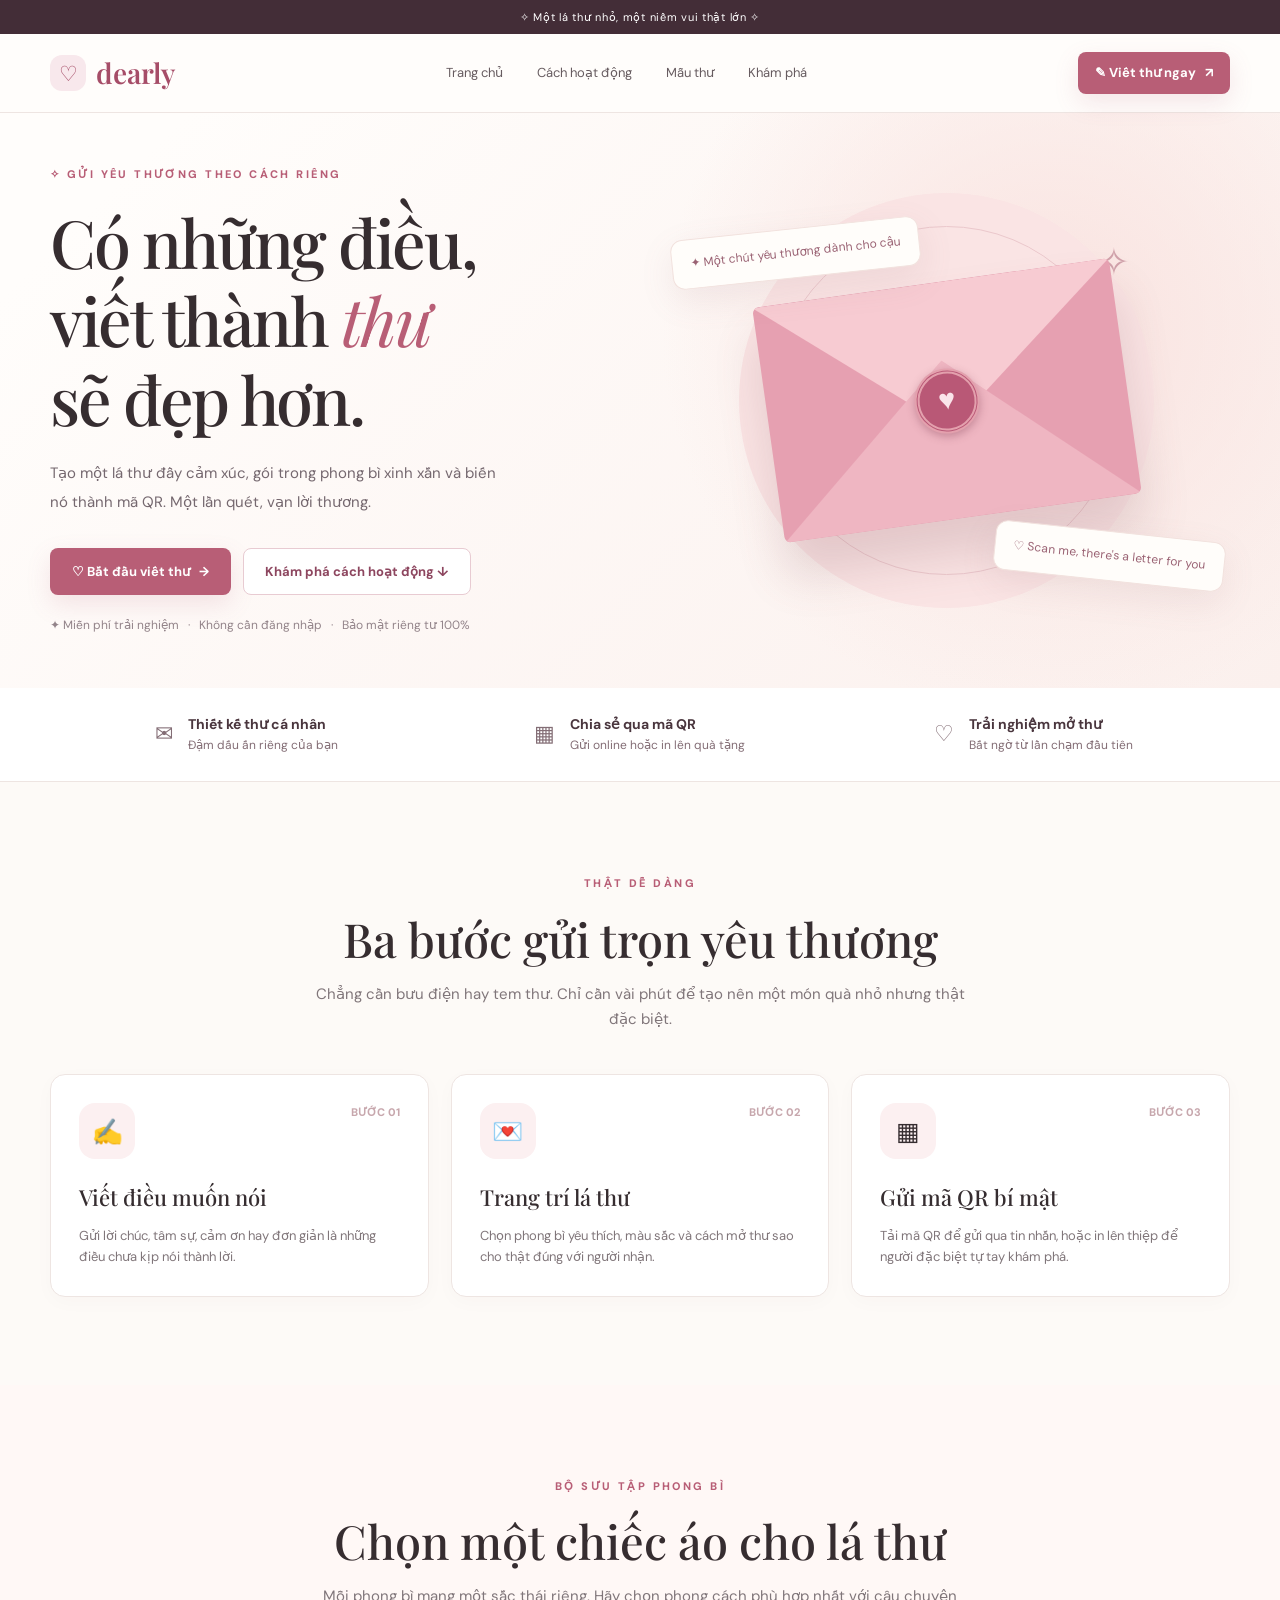
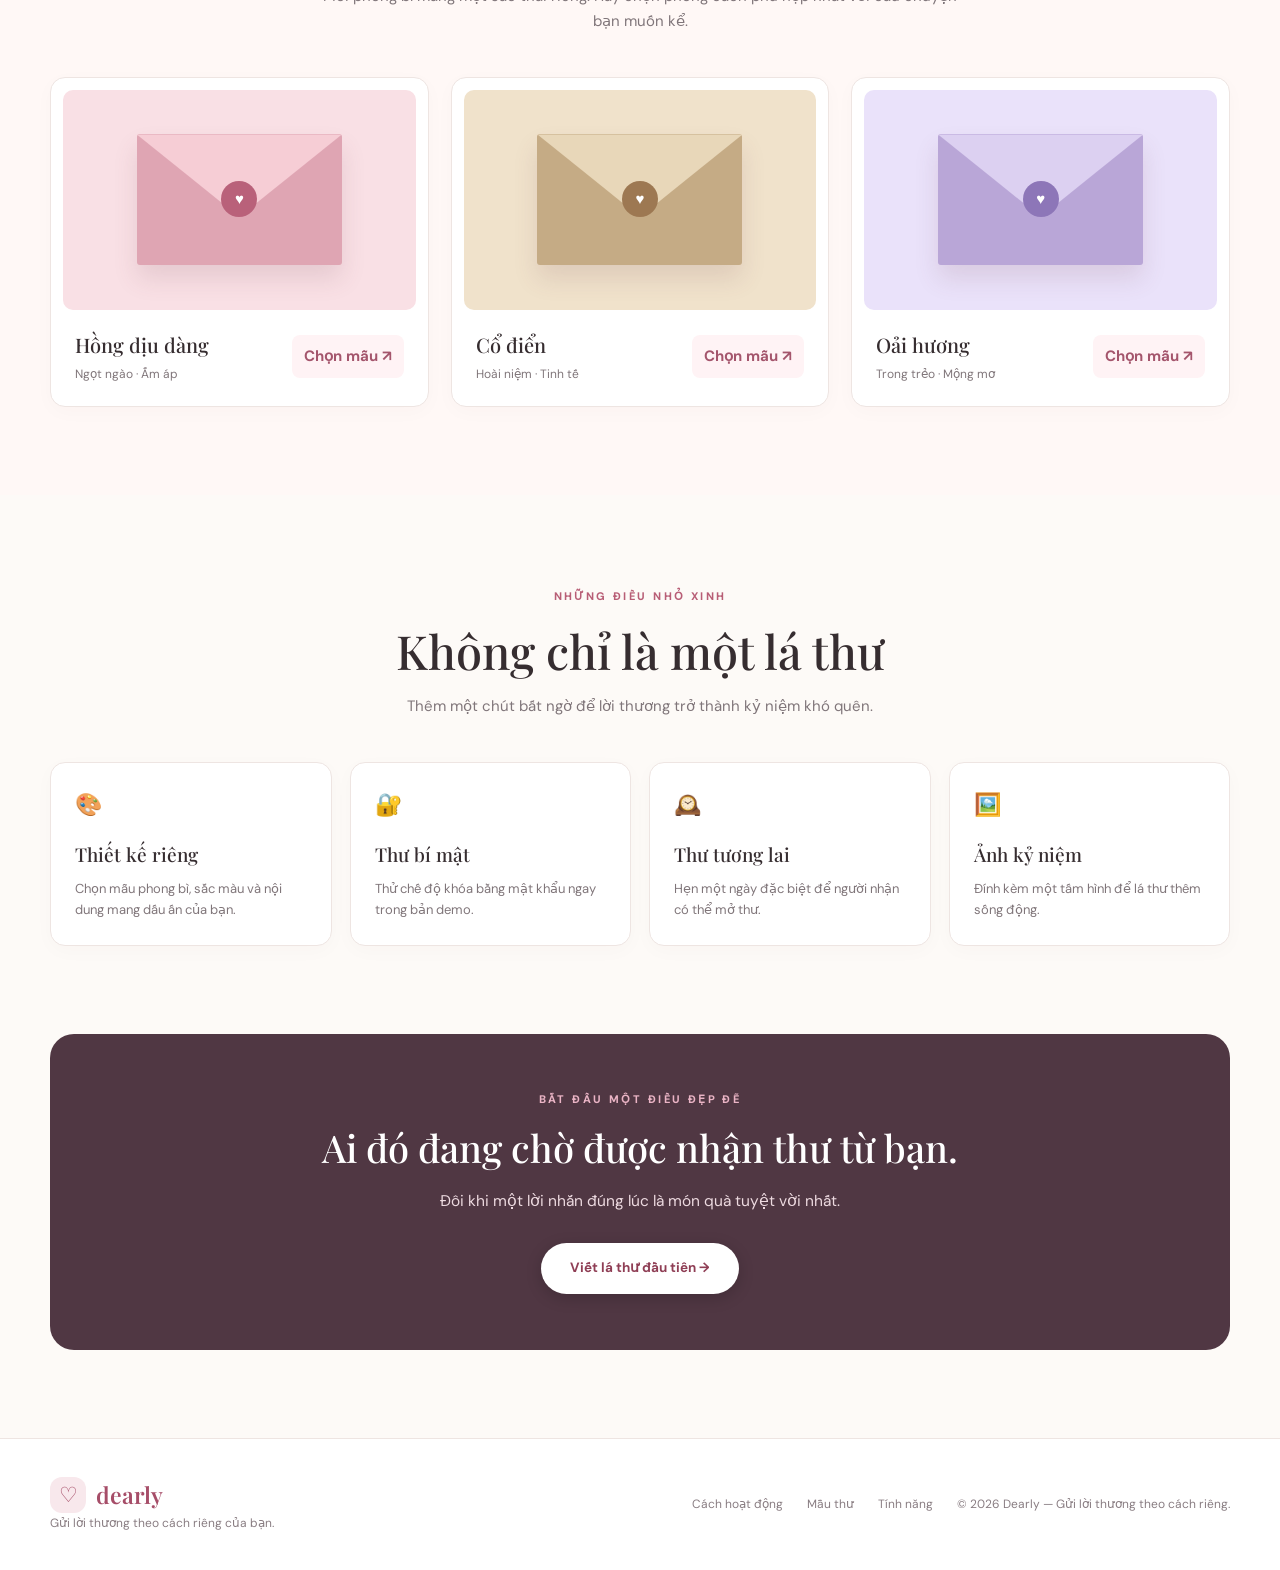
==== commit 96be5d06: "first_demo" ====
--- a/dearly-website-redesign.html
+++ b/dearly-website-redesign.html
@@ -21,8 +21,19 @@
 	<link
 		href="https://fonts.googleapis.com/css2?family=DM+Sans:wght@400;500;600;700;800&family=Playfair+Display:ital,wght@0,400;0,500;0,600;0,700;1,400;1,500;1,600;1,700&display=swap"
 		rel="stylesheet">
-	<link rel="stylesheet" href="style.css?v=prod_launch_1">
+	<link rel="stylesheet" href="style.css?v=music_update_1">
 <style id="unlockFixStyle">
+.hidden,
+.receiverFull.hidden,
+.workspace.hidden,
+#receivePage.hidden,
+#workspace.hidden,
+#resultPage.hidden,
+#homepage.hidden,
+[hidden] {
+	display: none !important;
+}
+
 #unlockArea {
 	background: #ffffff !important;
 	border: 1px solid #ebdcd5 !important;
@@ -281,11 +292,9 @@
 							<div class="field"><label>Tiêu đề lá thư</label><input id="subject" maxlength="100"
 									placeholder="Một điều nhỏ muốn gửi đến cậu..."></div>
 							<div class="field"><label>Nội dung lá thư <span
-										style="color:var(--rose)">*</span></label><textarea id="message"
-									maxlength="1400"
-									placeholder="Cậu biết không, có những điều mình đã muốn nói từ rất lâu..."></textarea>
+										style="color:var(--rose)">*</span></label><textarea id="message" maxlength="75000" placeholder="Cậu biết không, có những điều mình đã muốn nói từ rất lâu... (Hỗ trợ viết tâm sự dài lên đến 10.000 từ)"></textarea>
 								<div class="inlineRow"><span class="muted">Viết từ trái tim, không cần hoàn
-										hảo.</span><span class="muted" id="charCount">0/1400</span></div>
+										hảo.</span><span class="muted" id="charCount">0 / 10.000 từ</span></div>
 							</div>
 							<div class="field"><label>Lời kết / Chữ ký cuối thư</label><input id="closing" maxlength="80"
 									placeholder="Ví dụ: Thương mến, [Tên bạn] ♡"><span class="muted" style="font-size:12px;margin-top:4px;display:block">Tùy chỉnh lời kết hoặc chữ ký theo ý bạn (mặc định: Thương mến, [Tên bạn] ♡)</span></div>
@@ -293,26 +302,37 @@
 						<div id="step2" class="hidden">
 							<p class="muted" style="margin-bottom:18px">Chọn một phong bì phù hợp với cảm xúc của lá
 								thư.</p>
-							<div class="themeSelector"><button class="themeChoice active" data-theme="rose">
+							<div class="themeSelector"><button type="button" class="themeChoice active" data-theme="rose">
 									<div class="themeThumb templateVisual pink">
 										<div class="miniEnv"></div>
 									</div><span>Hồng dịu dàng</span>
-								</button><button class="themeChoice" data-theme="cream">
+								</button><button type="button" class="themeChoice" data-theme="cream">
 									<div class="themeThumb templateVisual cream">
 										<div class="miniEnv"></div>
 									</div><span>Cổ điển</span>
-								</button><button class="themeChoice" data-theme="lavender">
+								</button><button type="button" class="themeChoice" data-theme="lavender">
 									<div class="themeThumb templateVisual lavender">
 										<div class="miniEnv"></div>
 									</div><span>Oải hương</span>
 								</button></div>
-							<div class="field" style="margin-top:23px"><label>Thêm một ảnh kỷ niệm (xem trước trên thiết
-									bị)</label><input type="file" id="photo" accept="image/*"><span class="muted">Ảnh
-									đính kèm chỉ hiển thị trong bản xem trước, không được nhúng vào QR.</span></div>
-							<div class="field"><label>Nhạc nền khi mở thư</label><select id="music">
-									<option value="chime" selected>Giai điệu chuông gió lãng mạn</option>
-									<option value="none">Không phát nhạc</option>
-								</select></div>
+							
+							<div class="field" style="margin-top:24px">
+								<label for="music">Nhạc nền khi mở thư</label>
+								<div class="musicSelectRow">
+									<select id="music" onchange="onLetterMusicChanged()">
+										<option value="chime" selected>✨ Chuông gió ngân vang (Wind Chime)</option>
+										<option value="piano">🎹 Giai điệu dương cầm (Soft Piano)</option>
+										<option value="harp">🪕 Đàn hạc thiên đường (Dreamy Harp)</option>
+										<option value="kalimba">🎵 Hộp nhạc Kalimba (Warm Kalimba)</option>
+										<option value="waltz">💫 Khúc Valse tình yêu (Romantic Waltz)</option>
+										<option value="none">🔇 Không phát nhạc</option>
+									</select>
+									<button type="button" id="btnPreviewMusic" class="btnMusicPreview" onclick="toggleMusicPreview()" title="Nghe thử 5 giây giai điệu đã chọn">
+										▶ Nghe thử 5s
+									</button>
+								</div>
+							</div>
+							<div class="notice" style="margin-top:auto;margin-bottom:0">💡 Mẹo: Chạm vào phong bì ở khung xem trước bên phải để trải nghiệm hiệu ứng mở thư cùng giai điệu bạn đã chọn.</div>
 						</div>
 						<div id="step3" class="hidden">
 							<p class="muted">Lựa chọn cách người nhận mở lá thư — an toàn, riêng tư và đầy cảm xúc.</p>
@@ -339,7 +359,7 @@
 					<div class="previewHeader"><span>✧ Xem trước lá thư</span><span class="liveBadge">LIVE
 							PREVIEW</span></div>
 					<div class="previewStage">
-						<div id="previewEnv" class="previewEnv" onclick="togglePreview()">
+						<div id="previewEnv" class="previewEnv" onclick="openStudioPreview()">
 							<div class="envBack"></div>
 							<div class="envLetterSlip">
 								<div class="slipLine"></div>
@@ -352,6 +372,7 @@
 							<div class="envLabel" id="envLabel">Dành cho một người đặc biệt</div>
 						</div>
 						<div class="letterPaper hidden" id="previewPaper" title="Nhấn để gấp thư lại">
+							<button class="paperCloseBtn" onclick="closeStudioPreview(event)" title="Gấp thư lại" aria-label="Gấp thư lại">✕</button>
 							<div class="paperPostmark">
 								<div class="postmarkCircle">
 									<span>DEARLY</span>
@@ -365,9 +386,7 @@
 							</div>
 							<div class="paperBodyWrapper">
 								<div class="bodyText" id="previewMessage">Những lời yêu thương của bạn sẽ hiện lên ở đây...</div>
-								<img id="previewPhoto"
-									style="display:none;width:100%;border-radius:8px;margin-top:14px;max-height:160px;object-fit:cover;box-shadow:0 4px 12px rgba(0,0,0,0.08);"
-									alt="Ảnh đính kèm">
+								
 							</div>
 							<div class="paperFooter">
 								<div class="paperWaxStamp">♥</div>
@@ -1725,10 +1744,11 @@
 
 			};
 			window.QRCore = { QRCode: require("index"), L: require("QRErrorCorrectLevel").L };
-		})();</script>
+		})();
+</script>
 	<script>
 		const $ = id => document.getElementById(id);
-		let step = 1, theme = 'rose', previewOpen = false, photoData = '', shareUrl = '', letter = null, received = null, unlocked = false;
+		let step = 1, theme = 'rose', previewOpen = false, shareUrl = '', letter = null, received = null, unlocked = false;
 		const val = id => $(id) ? $(id).value.trim() : '';
 
 		function toast(t) {
@@ -1748,7 +1768,18 @@
 
 		function goHome(section) {
 			clearInterval(window.countdownTimer);
-			history.replaceState(null, '', location.pathname + location.search);
+			history.replaceState(null, '', location.pathname + (location.search || ''));
+			if ($('receivePaper')) {
+				$('receivePaper').classList.add('hidden');
+				$('receivePaper').style.display = 'none';
+			}
+			if ($('receiveEnv')) {
+				$('receiveEnv').classList.remove('hidden', 'is-opening', 'fading-out');
+				$('receiveEnv').style.opacity = '1';
+				$('receiveEnv').style.display = '';
+			}
+			if ($('replyLetterBtn')) $('replyLetterBtn').classList.add('hidden');
+			if ($('closeLetterBtn')) $('closeLetterBtn').classList.add('hidden');
 			show('homepage');
 			if (section) setTimeout(() => {
 				const el = $(section);
@@ -1758,6 +1789,7 @@
 
 		function startCreate(t) {
 			clearInterval(window.countdownTimer);
+			if (previewOpen) closeStudioPreview();
 			if (t) setTheme(t);
 			step = 1;
 			updateStep();
@@ -1767,8 +1799,20 @@
 		function setTheme(t) {
 			theme = t;
 			document.querySelectorAll('.themeChoice').forEach(b => b.classList.toggle('active', b.dataset.theme === t));
-			if ($('previewEnv')) $('previewEnv').className = 'previewEnv ' + t;
-			if ($('receiveEnv')) $('receiveEnv').className = 'previewEnv ' + t;
+			const pEnv = $('previewEnv');
+			if (pEnv) {
+				pEnv.classList.remove('rose', 'cream', 'lavender');
+				pEnv.classList.add(t);
+				if (previewOpen) {
+					pEnv.classList.add('hidden');
+					pEnv.style.display = 'none';
+				}
+			}
+			const rEnv = $('receiveEnv');
+			if (rEnv) {
+				rEnv.classList.remove('rose', 'cream', 'lavender');
+				rEnv.classList.add(t);
+			}
 			const ps = document.querySelector('.previewStage');
 			if (ps) {
 				ps.classList.remove('rose', 'cream', 'lavender');
@@ -1793,10 +1837,17 @@
 		}
 
 		function nextStep() {
-			if (step === 1 && !val('message')) {
-				toast('Hãy viết nội dung lá thư trước nhé ♡');
-				$('message').focus();
-				return;
+			if (step === 1) {
+				if (!val('message')) {
+					toast('Hãy viết nội dung lá thư trước nhé ♡');
+					$('message').focus();
+					return;
+				}
+				if (countWords(val('message')) > 10000) {
+					toast('Nội dung lá thư dài quá 10.000 từ rồi, bạn hãy rút gọn bớt một chút nhé ♡');
+					$('message').focus();
+					return;
+				}
 			}
 			if (step < 3) {
 				step++;
@@ -1806,26 +1857,42 @@
 			generate();
 		}
 
+		function countWords(str) {
+			const trimmed = (str || '').trim();
+			return trimmed ? trimmed.split(/\s+/).length : 0;
+		}
+
 		function syncPreview() {
-			$('charCount').textContent = $('message').value.length + '/1400';
+			const wordCount = countWords(val('message'));
+			if ($('charCount')) {
+				$('charCount').textContent = wordCount.toLocaleString('vi-VN') + ' / 10.000 từ';
+				if (wordCount > 10000) {
+					$('charCount').style.color = '#c93b58';
+					$('charCount').style.fontWeight = 'bold';
+				} else {
+					$('charCount').style.color = '';
+					$('charCount').style.fontWeight = '';
+				}
+			}
 			$('envLabel').textContent = 'Dành cho ' + (val('receiver') || 'một người đặc biệt');
 			$('previewTitle').textContent = val('subject') || 'Một lời nhắn cho cậu';
 			$('previewMessage').textContent = val('message') || 'Những lời yêu thương của bạn sẽ hiện lên ở đây...';
 			const defaultSign = 'Thương mến, ' + (val('sender') || 'một người đặc biệt') + ' ♡';
 			$('previewSign').textContent = val('closing') || defaultSign;
+
 			if ($('closing') && !val('closing')) {
 				$('closing').placeholder = val('sender') ? ('Thương mến, ' + val('sender') + ' ♡') : 'Ví dụ: Thương mến, [Tên bạn] ♡';
 			}
 		}
 		['sender', 'receiver', 'subject', 'message', 'closing'].forEach(id => $(id) && $(id).addEventListener('input', syncPreview));
 
-		function togglePreview() {
-			previewOpen = !previewOpen;
-			$('previewEnv').classList.toggle('hidden', previewOpen);
-			$('previewPaper').classList.toggle('hidden', !previewOpen);
-			$('previewHint').textContent = previewOpen ? '♡ Nhấn vào lá thư để gấp lại phong bì' : '✉ Nhấn vào phong bì để mở xem trước';
-		}
-		if ($('previewPaper')) $('previewPaper').onclick = togglePreview;
+		if ($('previewPaper')) {
+			$('previewPaper').onclick = (e) => {
+				if (e.target && e.target.tagName !== 'BUTTON' && e.target.tagName !== 'A') {
+					closeStudioPreview(e);
+				}
+			};
+		}
 
 		if ($('photo')) {
 			$('photo').onchange = e => {
@@ -1951,16 +2018,39 @@
 				d: access === 'date' ? val('openAt') : ''
 			};
 			shareUrl = location.href.split('#')[0] + '#letter=' + pack(letter);
+			let qrSuccess = true;
 			try {
 				drawQR(shareUrl);
 			} catch (e) {
-				toast('Nội dung quá dài để tạo mã QR, hãy rút ngắn đôi chút nhé.');
-				return;
+				qrSuccess = false;
+				const canvas = $('qrCanvas');
+				if (canvas) {
+					const ctx = canvas.getContext('2d');
+					canvas.width = 280;
+					canvas.height = 280;
+					ctx.fillStyle = '#fffdfa';
+					ctx.fillRect(0, 0, 280, 280);
+					ctx.strokeStyle = '#ebd9d2';
+					ctx.lineWidth = 2;
+					ctx.strokeRect(12, 12, 256, 256);
+					ctx.fillStyle = '#9b4258';
+					ctx.font = 'bold 15px "DM Sans", sans-serif';
+					ctx.textAlign = 'center';
+					ctx.fillText('💌 Lá thư tâm sự dài', 140, 100);
+					ctx.fillStyle = '#6e5860';
+					ctx.font = '13px "DM Sans", sans-serif';
+					ctx.fillText('Nội dung vượt giới hạn mã QR.', 140, 138);
+					ctx.fillText('Bạn hãy dùng Link chia sẻ', 140, 162);
+					ctx.fillText('hoặc nút Chia sẻ bên dưới nhé ♡', 140, 186);
+				}
 			}
 			$('resultTitle').textContent = letter.t || 'Một lá thư dành riêng';
 			$('resultTo').textContent = 'Gửi đến ' + (letter.r || 'một người đặc biệt');
 			$('resultUrl').textContent = shareUrl;
 			show('resultPage');
+			if (!qrSuccess) {
+				toast('Lá thư dài: Hãy sao chép liên kết bên dưới để gửi cho người nhận nhé ♡');
+			}
 		}
 
 		function downloadQR() {
@@ -2025,32 +2115,371 @@
 			window.countdownTimer = setInterval(update, 1000);
 		}
 
+						/* ==========================================================================
+		   DEARLY AUDIO ENGINE (ROBUST AMBIENT & FULL LETTER SONGS)
+		   ========================================================================== */
+		try { localStorage.removeItem('dearly_ambient'); } catch(e){}
+		const DearlyAudio = {
+			ctx: null,
+			previewTimerInterval: null,
+			activeLetterNodes: [],
+
+			async initCtx() {
+				if (!this.ctx) {
+					const AudioCtx = window.AudioContext || window.webkitAudioContext;
+					if (AudioCtx) this.ctx = new AudioCtx();
+				}
+				if (this.ctx && this.ctx.state === 'suspended') {
+					try { await this.ctx.resume(); } catch (e) {}
+				}
+				return this.ctx;
+			},
+
+			playTone(freq, time, duration, type = 'sine', maxGain = 0.12, overtone = false) {
+				if (!this.ctx) return;
+				const now = this.ctx.currentTime;
+				const startTime = now + time;
+
+				const osc = this.ctx.createOscillator();
+				const gain = this.ctx.createGain();
+				osc.type = type;
+				osc.frequency.setValueAtTime(freq, startTime);
+
+				gain.gain.setValueAtTime(0.0001, startTime);
+				gain.gain.exponentialRampToValueAtTime(maxGain, startTime + 0.03);
+				gain.gain.exponentialRampToValueAtTime(0.0001, startTime + duration);
+
+				osc.connect(gain);
+				gain.connect(this.ctx.destination);
+
+				osc.start(startTime);
+				osc.stop(startTime + duration);
+				this.activeLetterNodes.push(osc);
+
+				if (overtone) {
+					const osc2 = this.ctx.createOscillator();
+					const gain2 = this.ctx.createGain();
+					osc2.type = 'sine';
+					osc2.frequency.setValueAtTime(freq * 2, startTime);
+
+					gain2.gain.setValueAtTime(0.0001, startTime);
+					gain2.gain.exponentialRampToValueAtTime(maxGain * 0.35, startTime + 0.02);
+					gain2.gain.exponentialRampToValueAtTime(0.0001, startTime + duration * 0.65);
+
+					osc2.connect(gain2);
+					gain2.connect(this.ctx.destination);
+
+					osc2.start(startTime);
+					osc2.stop(startTime + duration * 0.65);
+					this.activeLetterNodes.push(osc2);
+				}
+			},
+
+			// FULL, COMPLETE SONGS FOR LETTER RECIPIENTS (~16 to 18 seconds of enchantment)
+			melodies: {
+				chime(pt) {
+					const notes = [
+						// Opening sparkling sweep
+						{ f: 523.25, t: 0.0, d: 1.4 },  // C5
+						{ f: 659.25, t: 0.22, d: 1.4 }, // E5
+						{ f: 783.99, t: 0.44, d: 1.6 }, // G5
+						{ f: 987.77, t: 0.66, d: 1.8 }, // B5
+						{ f: 1046.50, t: 0.88, d: 2.2 },// C6
+						{ f: 1318.51, t: 1.30, d: 2.5 },// E6
+						// Verse 1
+						{ f: 880.00, t: 2.2, d: 1.5 },  // A5
+						{ f: 783.99, t: 2.8, d: 1.5 },  // G5
+						{ f: 659.25, t: 3.4, d: 1.6 },  // E5
+						{ f: 587.33, t: 4.0, d: 1.6 },  // D5
+						{ f: 523.25, t: 4.6, d: 2.2 },  // C5
+						// Verse 2
+						{ f: 659.25, t: 5.6, d: 1.5 },  // E5
+						{ f: 783.99, t: 6.2, d: 1.5 },  // G5
+						{ f: 987.77, t: 6.8, d: 1.8 },  // B5
+						{ f: 1174.66, t: 7.4, d: 2.0 }, // D6
+						{ f: 1046.50, t: 8.2, d: 2.4 }, // C6
+						// Outro cadence
+						{ f: 880.00, t: 9.4, d: 1.6 },  // A5
+						{ f: 783.99, t: 10.2, d: 1.8 }, // G5
+						{ f: 659.25, t: 11.0, d: 2.0 }, // E5
+						{ f: 587.33, t: 11.8, d: 2.2 }, // D5
+						{ f: 523.25, t: 12.6, d: 4.5 }  // C5
+					];
+					notes.forEach(n => pt(n.f, n.t, n.d, 'sine', 0.12, true));
+				},
+
+				piano(pt) {
+					const notes = [
+						// Opening rich piano arpeggio
+						{ f: 261.63, t: 0.0, d: 2.4, v: 0.10 }, // C4
+						{ f: 329.63, t: 0.18, d: 2.2, v: 0.10 },// E4
+						{ f: 392.00, t: 0.36, d: 2.2, v: 0.11 },// G4
+						{ f: 523.25, t: 0.54, d: 2.4, v: 0.12 },// C5
+						{ f: 659.25, t: 0.72, d: 2.4, v: 0.12 },// E5
+						{ f: 783.99, t: 1.10, d: 2.8, v: 0.13 },// G5
+						// Lyrical theme
+						{ f: 659.25, t: 2.0, d: 1.8, v: 0.11 }, // E5
+						{ f: 587.33, t: 2.6, d: 1.8, v: 0.11 }, // D5
+						{ f: 523.25, t: 3.2, d: 2.0, v: 0.12 }, // C5
+						{ f: 493.88, t: 3.8, d: 2.0, v: 0.10 }, // B4
+						{ f: 440.00, t: 4.4, d: 2.2, v: 0.11 }, // A4
+						// Sub-theme
+						{ f: 349.23, t: 5.4, d: 2.0, v: 0.10 }, // F4
+						{ f: 440.00, t: 6.0, d: 2.0, v: 0.11 }, // A4
+						{ f: 523.25, t: 6.6, d: 2.2, v: 0.12 }, // C5
+						{ f: 659.25, t: 7.2, d: 2.2, v: 0.12 }, // E5
+						{ f: 587.33, t: 7.9, d: 2.4, v: 0.11 }, // D5
+						// Romantic climax & warm finish
+						{ f: 783.99, t: 9.0, d: 2.2, v: 0.13 }, // G5
+						{ f: 880.00, t: 9.8, d: 2.4, v: 0.13 }, // A5
+						{ f: 1046.50, t: 10.6, d: 2.6, v: 0.14 },// C6
+						{ f: 783.99, t: 11.6, d: 2.6, v: 0.12 }, // G5
+						{ f: 659.25, t: 12.6, d: 2.8, v: 0.11 }, // E5
+						{ f: 523.25, t: 13.6, d: 4.5, v: 0.12 }  // C5
+					];
+					notes.forEach(n => pt(n.f, n.t, n.d, 'triangle', n.v || 0.11, true));
+				},
+
+				harp(pt) {
+					const notes = [
+						// Glissando sweep
+						{ f: 392.00, t: 0.0, d: 2.0 },  // G4
+						{ f: 493.88, t: 0.14, d: 2.0 }, // B4
+						{ f: 587.33, t: 0.28, d: 2.0 }, // D5
+						{ f: 783.99, t: 0.42, d: 2.2 }, // G5
+						{ f: 987.77, t: 0.56, d: 2.4 }, // B5
+						{ f: 1174.66, t: 0.72, d: 2.6 },// D6
+						{ f: 1567.98, t: 0.90, d: 3.4 },// G6
+						// Melody 1
+						{ f: 1318.51, t: 2.0, d: 1.8 }, // E6
+						{ f: 1174.66, t: 2.6, d: 1.8 }, // D6
+						{ f: 987.77, t: 3.2, d: 2.0 },  // B5
+						{ f: 783.99, t: 3.8, d: 2.2 },  // G5
+						{ f: 880.00, t: 4.5, d: 2.0 },  // A5
+						{ f: 987.77, t: 5.2, d: 2.4 },  // B5
+						// Second flourish
+						{ f: 587.33, t: 6.2, d: 1.8 },  // D5
+						{ f: 783.99, t: 6.8, d: 2.0 },  // G5
+						{ f: 987.77, t: 7.4, d: 2.2 },  // B5
+						{ f: 1174.66, t: 8.0, d: 2.4 }, // D6
+						{ f: 1046.50, t: 8.8, d: 2.6 }, // C6
+						// Heavenly resolution
+						{ f: 987.77, t: 9.8, d: 2.6 },  // B5
+						{ f: 783.99, t: 10.8, d: 3.0 }, // G5
+						{ f: 587.33, t: 11.8, d: 3.5 }, // D5
+						{ f: 392.00, t: 12.8, d: 4.5 }  // G4
+					];
+					notes.forEach(n => pt(n.f, n.t, n.d, 'sine', 0.10, false));
+				},
+
+				kalimba(pt) {
+					const notes = [
+						// Opening phrase
+						{ f: 329.63, t: 0.0, d: 1.6 },  // E4
+						{ f: 415.30, t: 0.20, d: 1.6 }, // G#4
+						{ f: 493.88, t: 0.40, d: 1.7 }, // B4
+						{ f: 659.25, t: 0.60, d: 1.9 }, // E5
+						{ f: 830.61, t: 0.85, d: 2.4 }, // G#5
+						{ f: 987.77, t: 1.25, d: 2.8 }, // B5
+						// Nostalgic melody
+						{ f: 830.61, t: 2.1, d: 1.6 },  // G#5
+						{ f: 659.25, t: 2.6, d: 1.6 },  // E5
+						{ f: 554.37, t: 3.1, d: 1.6 },  // C#5
+						{ f: 493.88, t: 3.6, d: 1.8 },  // B4
+						{ f: 415.30, t: 4.2, d: 2.0 },  // G#4
+						// Second phrase
+						{ f: 493.88, t: 5.0, d: 1.6 },  // B4
+						{ f: 554.37, t: 5.5, d: 1.6 },  // C#5
+						{ f: 659.25, t: 6.0, d: 1.8 },  // E5
+						{ f: 830.61, t: 6.6, d: 2.0 },  // G#5
+						{ f: 739.99, t: 7.3, d: 2.2 },  // F#5
+						// Outro
+						{ f: 830.61, t: 8.3, d: 2.0 },  // G#5
+						{ f: 987.77, t: 9.0, d: 2.2 },  // B5
+						{ f: 1108.73, t: 9.8, d: 2.4 }, // C#6
+						{ f: 987.77, t: 10.6, d: 2.4 }, // B5
+						{ f: 830.61, t: 11.4, d: 2.6 }, // G#5
+						{ f: 659.25, t: 12.3, d: 3.0 }, // E5
+						{ f: 493.88, t: 13.2, d: 4.0 }  // B4
+					];
+					notes.forEach(n => pt(n.f, n.t, n.d, 'triangle', 0.12, true));
+				},
+
+				waltz(pt) {
+					const notes = [
+						{ f: 293.66, t: 0.0, d: 1.8 },   // D4
+						{ f: 440.00, t: 0.28, d: 1.4 },  // A4
+						{ f: 587.33, t: 0.52, d: 1.6 },  // D5
+						{ f: 554.37, t: 0.85, d: 1.6 },  // C#5
+						{ f: 493.88, t: 1.15, d: 1.8 },  // B4
+						{ f: 440.00, t: 1.50, d: 2.8 },  // A4
+						{ f: 392.00, t: 2.3, d: 1.8 },   // G4
+						{ f: 493.88, t: 2.6, d: 1.5 },   // B4
+						{ f: 587.33, t: 2.9, d: 1.8 },   // D5
+						{ f: 659.25, t: 3.5, d: 2.0 },   // E5
+						{ f: 587.33, t: 4.1, d: 2.0 },   // D5
+						{ f: 493.88, t: 4.7, d: 2.2 },   // B4
+						{ f: 440.00, t: 5.5, d: 2.0 },   // A4
+						{ f: 554.37, t: 5.8, d: 1.6 },   // C#5
+						{ f: 659.25, t: 6.1, d: 1.8 },   // E5
+						{ f: 739.99, t: 6.8, d: 2.2 },   // F#5
+						{ f: 659.25, t: 7.5, d: 2.2 },   // E5
+						{ f: 587.33, t: 8.2, d: 2.5 },   // D5
+						{ f: 440.00, t: 9.2, d: 2.0 },   // A4
+						{ f: 493.88, t: 9.9, d: 2.0 },   // B4
+						{ f: 554.37, t: 10.6, d: 2.2 },  // C#5
+						{ f: 587.33, t: 11.4, d: 3.0 },  // D5
+						{ f: 880.00, t: 12.4, d: 4.2 }   // A5
+					];
+					notes.forEach(n => pt(n.f, n.t, n.d, 'sine', 0.11, true));
+				}
+			},
+
+			async playLetterMelody(key, isPreview = false) {
+				if (!key || key === 'none') return;
+				const ctx = await this.initCtx();
+				if (!ctx) return;
+				this.stopLetterMelody();
+				const fn = this.melodies[key] || this.melodies['chime'];
+				fn((f, t, d, ty, g, ov) => this.playTone(f, t, d, ty, g, ov));
+			},
+
+			stopLetterMelody() {
+				this.activeLetterNodes.forEach(node => {
+					try { node.stop(); } catch (e) {}
+				});
+				this.activeLetterNodes = [];
+			},
+
+			
+		};
+
 		function playMusicBoxChime() {
-			try {
-				const AudioCtx = window.AudioContext || window.webkitAudioContext;
-				if (!AudioCtx) return;
-				const ctx = new AudioCtx();
-				const notes = [
-					{ f: 523.25, t: 0.0, d: 1.2 },
-					{ f: 659.25, t: 0.16, d: 1.2 },
-					{ f: 783.99, t: 0.32, d: 1.4 },
-					{ f: 987.77, t: 0.48, d: 1.6 },
-					{ f: 1046.50, t: 0.64, d: 2.2 }
-				];
-				notes.forEach(n => {
-					const osc = ctx.createOscillator();
-					const gain = ctx.createGain();
-					osc.type = 'sine';
-					osc.frequency.setValueAtTime(n.f, ctx.currentTime + n.t);
-					gain.gain.setValueAtTime(0.0001, ctx.currentTime + n.t);
-					gain.gain.exponentialRampToValueAtTime(0.08, ctx.currentTime + n.t + 0.02);
-					gain.gain.exponentialRampToValueAtTime(0.0001, ctx.currentTime + n.t + n.d);
-					osc.connect(gain);
-					gain.connect(ctx.destination);
-					osc.start(ctx.currentTime + n.t);
-					osc.stop(ctx.currentTime + n.t + n.d);
-				});
-			} catch (e) {}
+			DearlyAudio.playLetterMelody('chime', false);
+		}
+
+		
+		/* 5-second Music Preview Controller */
+		let isPreviewingMusic = false;
+		let previewCountdown = 5;
+		let previewTimerInterval = null;
+
+		async function toggleMusicPreview() {
+			const sel = $('music');
+			const key = sel ? sel.value : 'chime';
+			const btn = $('btnPreviewMusic');
+
+			if (isPreviewingMusic) {
+				stopMusicPreview();
+				return;
+			}
+
+			if (key === 'none') {
+				toast('Lựa chọn hiện tại là "Không phát nhạc" ♡');
+				return;
+			}
+
+			await DearlyAudio.initCtx();
+			isPreviewingMusic = true;
+			previewCountdown = 5;
+			if (btn) {
+				btn.classList.add('is-playing');
+				btn.textContent = `⏹ Dừng (${previewCountdown}s)`;
+			}
+
+			DearlyAudio.playLetterMelody(key, true);
+			const musicNames = {
+				chime: 'Chuông gió ngân vang',
+				piano: 'Giai điệu dương cầm',
+				harp: 'Đàn hạc thiên đường',
+				kalimba: 'Hộp nhạc Kalimba',
+				waltz: 'Khúc Valse tình yêu'
+			};
+			toast(`🎶 Đang nghe thử 5s: ${musicNames[key] || key}`);
+
+			previewTimerInterval = setInterval(() => {
+				previewCountdown--;
+				if (previewCountdown <= 0) {
+					stopMusicPreview();
+				} else if (btn) {
+					btn.textContent = `⏹ Dừng (${previewCountdown}s)`;
+				}
+			}, 1000);
+		}
+
+		function stopMusicPreview() {
+			isPreviewingMusic = false;
+			clearInterval(previewTimerInterval);
+			DearlyAudio.stopLetterMelody();
+			const btn = $('btnPreviewMusic');
+			if (btn) {
+				btn.classList.remove('is-playing');
+				btn.textContent = '▶ Nghe thử 5s';
+			}
+		}
+
+		function onLetterMusicChanged() {
+			if (isPreviewingMusic) stopMusicPreview();
+		}
+
+		/* Studio Letter Preview with Envelope Unfolding Animation */
+		let isOpeningStudio = false;
+		async function openStudioPreview() {
+			if (isOpeningStudio) return;
+			isOpeningStudio = true;
+			const env = $('previewEnv');
+			if (!env) return;
+			env.classList.add('is-opening');
+
+			await DearlyAudio.initCtx();
+			const selectedMusic = ($('music') && $('music').value) ? $('music').value : 'chime';
+			DearlyAudio.playLetterMelody(selectedMusic, false);
+
+			setTimeout(() => {
+				env.classList.add('fading-out');
+			}, 550);
+
+			setTimeout(() => {
+				env.classList.add('hidden');
+				env.style.display = 'none';
+				env.classList.remove('is-opening', 'fading-out');
+				const paper = $('previewPaper');
+				if (paper) {
+					paper.classList.remove('hidden');
+					paper.style.display = 'block';
+				}
+				previewOpen = true;
+				if ($('previewHint')) $('previewHint').textContent = '✉ Nhấn vào lá thư hoặc nút ✕ để gấp lại';
+				isOpeningStudio = false;
+			}, 820);
+		}
+
+		function closeStudioPreview(e) {
+			if (e) e.stopPropagation();
+			DearlyAudio.stopLetterMelody();
+			const paper = $('previewPaper');
+			if (paper) {
+				paper.classList.add('hidden');
+				paper.style.display = 'none';
+			}
+			const env = $('previewEnv');
+			if (env) {
+				env.classList.remove('hidden', 'is-opening', 'fading-out');
+				env.style.display = '';
+				env.style.opacity = '1';
+			}
+			previewOpen = false;
+			if ($('previewHint')) $('previewHint').textContent = '✉ Nhấn vào phong bì để mở xem trước';
+			toast('Đã gấp lá thư lại ♡');
+		}
+
+		function togglePreview() {
+			const env = $('previewEnv');
+			if (env && !env.classList.contains('hidden') && env.style.display !== 'none') {
+				openStudioPreview();
+			} else {
+				closeStudioPreview();
+			}
 		}
 
 		function renderReceived(l, demo = false) {
@@ -2067,7 +2496,9 @@
 				rs.classList.add(th);
 			}
 			$('receiveEnv').classList.remove('hidden', 'is-opening', 'fading-out');
+			$('receiveEnv').style.display = '';
 			$('receivePaper').classList.add('hidden');
+			$('receivePaper').style.display = 'none';
 			if ($('replyLetterBtn')) $('replyLetterBtn').classList.add('hidden');
 			if ($('closeLetterBtn')) $('closeLetterBtn').classList.add('hidden');
 
@@ -2165,17 +2596,17 @@
 			} catch (e) {}
 		}
 
-		let isOpeningLetter = false;
-		function openReceived() {
+				let isOpeningLetter = false;
+		async function openReceived() {
 			if (!unlocked) { toast('Lá thư chưa thể mở lúc này'); return; }
 			if (isOpeningLetter) return;
 			isOpeningLetter = true;
 			const env = $('receiveEnv');
 			env.classList.add('is-opening');
 
-			if ((received && received.mu === 'chime') || ($('music') && $('music').value === 'chime')) {
-				playMusicBoxChime();
-			}
+			await DearlyAudio.initCtx();
+			const chosenMusic = (received && received.mu) ? received.mu : (($('music') && $('music').value) ? $('music').value : 'chime');
+			DearlyAudio.playLetterMelody(chosenMusic, false);
 
 			setTimeout(() => {
 				env.classList.add('fading-out');
@@ -2183,19 +2614,32 @@
 
 			setTimeout(() => {
 				env.classList.add('hidden');
+				env.style.display = 'none';
 				env.classList.remove('is-opening', 'fading-out');
-				$('receivePaper').classList.remove('hidden');
+				const rPaper = $('receivePaper');
+				if (rPaper) {
+					rPaper.classList.remove('hidden');
+					rPaper.style.display = 'block';
+				}
 				if ($('replyLetterBtn')) $('replyLetterBtn').classList.remove('hidden');
 				if ($('closeLetterBtn')) $('closeLetterBtn').classList.remove('hidden');
 				isOpeningLetter = false;
-				createHeartBurst($('receivePaper'));
+				// Heart burst removed as requested for clean & elegant reading
 			}, 820);
 		}
 
 		function closeReceived() {
-			$('receivePaper').classList.add('hidden');
+			const rPaper = $('receivePaper');
+			if (rPaper) {
+				rPaper.classList.add('hidden');
+				rPaper.style.display = 'none';
+			}
 			const env = $('receiveEnv');
-			env.classList.remove('hidden', 'is-opening', 'fading-out');
+			if (env) {
+				env.classList.remove('hidden', 'is-opening', 'fading-out');
+				env.style.display = '';
+				env.style.opacity = '1';
+			}
 			if ($('replyLetterBtn')) $('replyLetterBtn').classList.add('hidden');
 			if ($('closeLetterBtn')) $('closeLetterBtn').classList.add('hidden');
 			toast('Đã gấp lá thư lại ♡');
@@ -2210,16 +2654,26 @@
 					renderReceived(unpack(location.hash.slice(8)));
 				} catch (e) {
 					toast('Không thể đọc dữ liệu từ mã thư này');
+					show('homepage');
 				}
 			} else if (location.hash === '#create' || location.hash === '#workspace' || location.hash === '#studio') {
 				startCreate();
-			} else if (location.hash === '#home' || location.hash === '') {
+			} else {
 				show('homepage');
+				if (location.hash && location.hash !== '#home' && location.hash !== '#') {
+					const targetId = location.hash.slice(1);
+					const el = document.getElementById(targetId);
+					if (el) setTimeout(() => el.scrollIntoView({ behavior: 'smooth' }), 70);
+				}
 			}
 		}
 		window.addEventListener('hashchange', checkHash);
 		checkHash();
+
+		
 	</script>
+
+	
 </body>
 
-</html>+</html>
--- a/style.css
+++ b/style.css
@@ -641,7 +641,7 @@
 	display: grid;
 	grid-template-columns: minmax(0, 1.08fr) minmax(340px, .92fr);
 	gap: 26px;
-	align-items: start
+	align-items: stretch;
 }
 
 .editor,
@@ -650,7 +650,9 @@
 	border: 1px solid var(--line);
 	border-radius: 16px;
 	box-shadow: var(--shadow);
-	overflow: hidden
+	overflow: hidden;
+	display: flex;
+	flex-direction: column;
 }
 
 .editorTop {
@@ -658,7 +660,8 @@
 	border-bottom: 1px solid var(--line);
 	display: flex;
 	align-items: center;
-	justify-content: space-between
+	justify-content: space-between;
+	flex-shrink: 0;
 }
 
 .editorTop strong {
@@ -682,7 +685,18 @@
 }
 
 .editorBody {
-	padding: 27px 28px
+	padding: 27px 28px;
+	flex: 1;
+	display: flex;
+	flex-direction: column;
+}
+
+#step1:not(.hidden),
+#step2:not(.hidden),
+#step3:not(.hidden) {
+	display: flex;
+	flex-direction: column;
+	flex: 1;
 }
 
 .field {
@@ -733,7 +747,9 @@
 	display: flex;
 	align-items: center;
 	justify-content: space-between;
-	gap: 10px
+	gap: 10px;
+	margin-top: auto;
+	flex-shrink: 0;
 }
 
 .muted {
@@ -744,7 +760,8 @@
 .themeSelector {
 	display: grid;
 	grid-template-columns: repeat(3, 1fr);
-	gap: 12px
+	gap: 12px;
+	margin-bottom: 24px;
 }
 
 .themeChoice {
@@ -824,7 +841,8 @@
 	justify-content: space-between;
 	border-bottom: 1px solid var(--line);
 	font-size: 13px;
-	font-weight: 700
+	font-weight: 700;
+	flex-shrink: 0;
 }
 
 .liveBadge {
@@ -836,13 +854,17 @@
 }
 
 .previewStage {
+	flex: 1;
 	min-height: 440px;
 	background: radial-gradient(circle at 50% 55%, #f2e2df, #fbf3ef 72%);
 	padding: 28px 20px;
-	display: flex;
-	align-items: center;
-	justify-content: center;
+	display: grid;
+	place-items: center;
 	position: relative;
+}
+
+.previewStage > * {
+	grid-area: 1 / 1;
 }
 
 .previewEnv {
@@ -1092,7 +1114,10 @@
 	padding: 17px 24px;
 	text-align: center;
 	color: #918087;
-	font-size: 12px
+	font-size: 12px;
+	border-top: 1px solid #f6ece8;
+	flex-shrink: 0;
+	margin-top: auto;
 }
 
 .inlineRow {
@@ -2542,6 +2567,10 @@
 	min-height: 300px !important;
 }
 
+.receiverStage > * {
+	grid-area: 1 / 1 !important;
+}
+
 .previewEnv {
 	height: 204px !important;
 	width: 310px !important;
@@ -2775,13 +2804,17 @@
    ========================================================================== */
 
 .receiverFull {
-	background: radial-gradient(circle at 50% 20%, #fdf0f2 0%, #fef8f5 55%, #fbf3f5 100%) !important;
-	min-height: 100vh !important;
-	display: flex !important;
-	align-items: center !important;
-	justify-content: center !important;
-	padding: 28px 16px 36px 16px !important;
-	box-sizing: border-box !important;
+	background: radial-gradient(circle at 50% 20%, #fdf0f2 0%, #fef8f5 55%, #fbf3f5 100%);
+	min-height: 100vh;
+	display: flex;
+	align-items: center;
+	justify-content: center;
+	padding: 28px 16px 36px 16px;
+	box-sizing: border-box;
+}
+
+.receiverFull.hidden {
+	display: none !important;
 }
 
 .receiverCard {
@@ -3181,3 +3214,167 @@
 		margin: 0 auto;
 	}
 }
+
+/* ==========================================================================
+   GLOBAL DISPLAY & VISIBILITY OVERRIDES (CRITICAL FIX)
+   ========================================================================== */
+.hidden,
+.receiverFull.hidden,
+.workspace.hidden,
+#receivePage.hidden,
+#workspace.hidden,
+#resultPage.hidden,
+#homepage.hidden,
+.receivePaper.hidden,
+.letterPaper.hidden,
+#previewPaper.hidden,
+#receivePaper.hidden,
+#previewEnv.hidden,
+.previewEnv.hidden,
+#receiveEnv.hidden,
+#closeLetterBtn.hidden,
+#replyLetterBtn.hidden,
+#unlockArea.hidden,
+[hidden] {
+	display: none !important;
+}
+
+/* ==========================================================================
+   MUSIC & AUDIO ENHANCEMENTS (BACKGROUND AMBIENCE & 5S PREVIEW)
+   ========================================================================== */
+
+/* Music Select Field with 5s Preview Button */
+.musicSelectRow {
+	display: flex;
+	gap: 10px;
+	align-items: center;
+	width: 100%;
+}
+
+.musicSelectRow select {
+	flex: 1;
+	min-width: 0;
+	height: 44px;
+}
+
+.btnMusicPreview {
+	white-space: nowrap;
+	padding: 0 16px;
+	height: 44px;
+	box-sizing: border-box;
+	font-size: 13px;
+	font-weight: 700;
+	display: inline-flex;
+	align-items: center;
+	justify-content: center;
+	gap: 6px;
+	border-radius: 10px;
+	border: 1px solid #e2cad2;
+	background: #ffffff;
+	color: #7a3e50;
+	cursor: pointer;
+	transition: all 0.22s ease;
+	flex-shrink: 0;
+}
+
+.btnMusicPreview:hover {
+	background: #fff3f6;
+	border-color: #c05472;
+	color: #9c3350;
+	transform: translateY(-1px);
+}
+
+.btnMusicPreview.is-playing {
+	background: linear-gradient(135deg, #fdf0f4 0%, #fde3ea 100%);
+	border-color: #c05472;
+	color: #a23854;
+	box-shadow: 0 0 0 3px rgba(192, 84, 114, 0.16);
+	animation: pulseBorder 1.2s infinite ease-in-out;
+}
+
+@keyframes pulseBorder {
+	0%, 100% { transform: scale(1); }
+	50% { transform: scale(1.02); }
+}
+
+
+
+/* Studio Preview Paper Close Button */
+.letterPaper .paperCloseBtn {
+	position: absolute !important;
+	top: 16px !important;
+	right: 16px !important;
+	width: 30px !important;
+	height: 30px !important;
+	border-radius: 50% !important;
+	background: #fff8f9 !important;
+	border: 1px solid #ebd0d7 !important;
+	color: #924357 !important;
+	display: flex !important;
+	align-items: center !important;
+	justify-content: center !important;
+	font-size: 13px !important;
+	font-weight: 700 !important;
+	cursor: pointer !important;
+	box-shadow: 0 2px 8px rgba(146, 67, 87, 0.12) !important;
+	transition: all 0.22s ease !important;
+	z-index: 10 !important;
+}
+
+.letterPaper .paperCloseBtn:hover {
+	background: #c05472 !important;
+	color: #ffffff !important;
+	border-color: #c05472 !important;
+	transform: rotate(90deg) scale(1.08) !important;
+}
+
+/* Studio Preview Paper Child Animations (Staggered Text Reveal) */
+.letterPaper:not(.hidden) .paperTitle {
+	animation: textSoftFadeIn 0.45s cubic-bezier(0.16, 1, 0.3, 1) 0.14s backwards !important;
+}
+
+.letterPaper:not(.hidden) .bodyText {
+	animation: textSoftFadeIn 0.5s cubic-bezier(0.16, 1, 0.3, 1) 0.22s backwards !important;
+}
+
+.letterPaper:not(.hidden) .sign {
+	animation: textSoftFadeIn 0.55s cubic-bezier(0.16, 1, 0.3, 1) 0.32s backwards !important;
+}
+
+.previewStage .previewEnv:not(.hidden) {
+	animation: envFoldIn 0.32s cubic-bezier(0.16, 1, 0.3, 1) forwards !important;
+}
+
+@media (max-width: 480px) {
+	.musicSelectRow {
+		flex-direction: column;
+		align-items: stretch;
+	}
+	.btnMusicPreview {
+		width: 100%;
+	}
+}
+
+/* ==========================================================================
+   GLOBAL DISPLAY & VISIBILITY OVERRIDES (CRITICAL FIX)
+   ========================================================================== */
+.hidden,
+.receiverFull.hidden,
+.workspace.hidden,
+#receivePage.hidden,
+#workspace.hidden,
+#resultPage.hidden,
+#homepage.hidden,
+.receivePaper.hidden,
+.letterPaper.hidden,
+#previewPaper.hidden,
+#receivePaper.hidden,
+#previewEnv.hidden,
+.previewEnv.hidden,
+#receiveEnv.hidden,
+#closeLetterBtn.hidden,
+#replyLetterBtn.hidden,
+#unlockArea.hidden,
+[hidden] {
+	display: none !important;
+}
